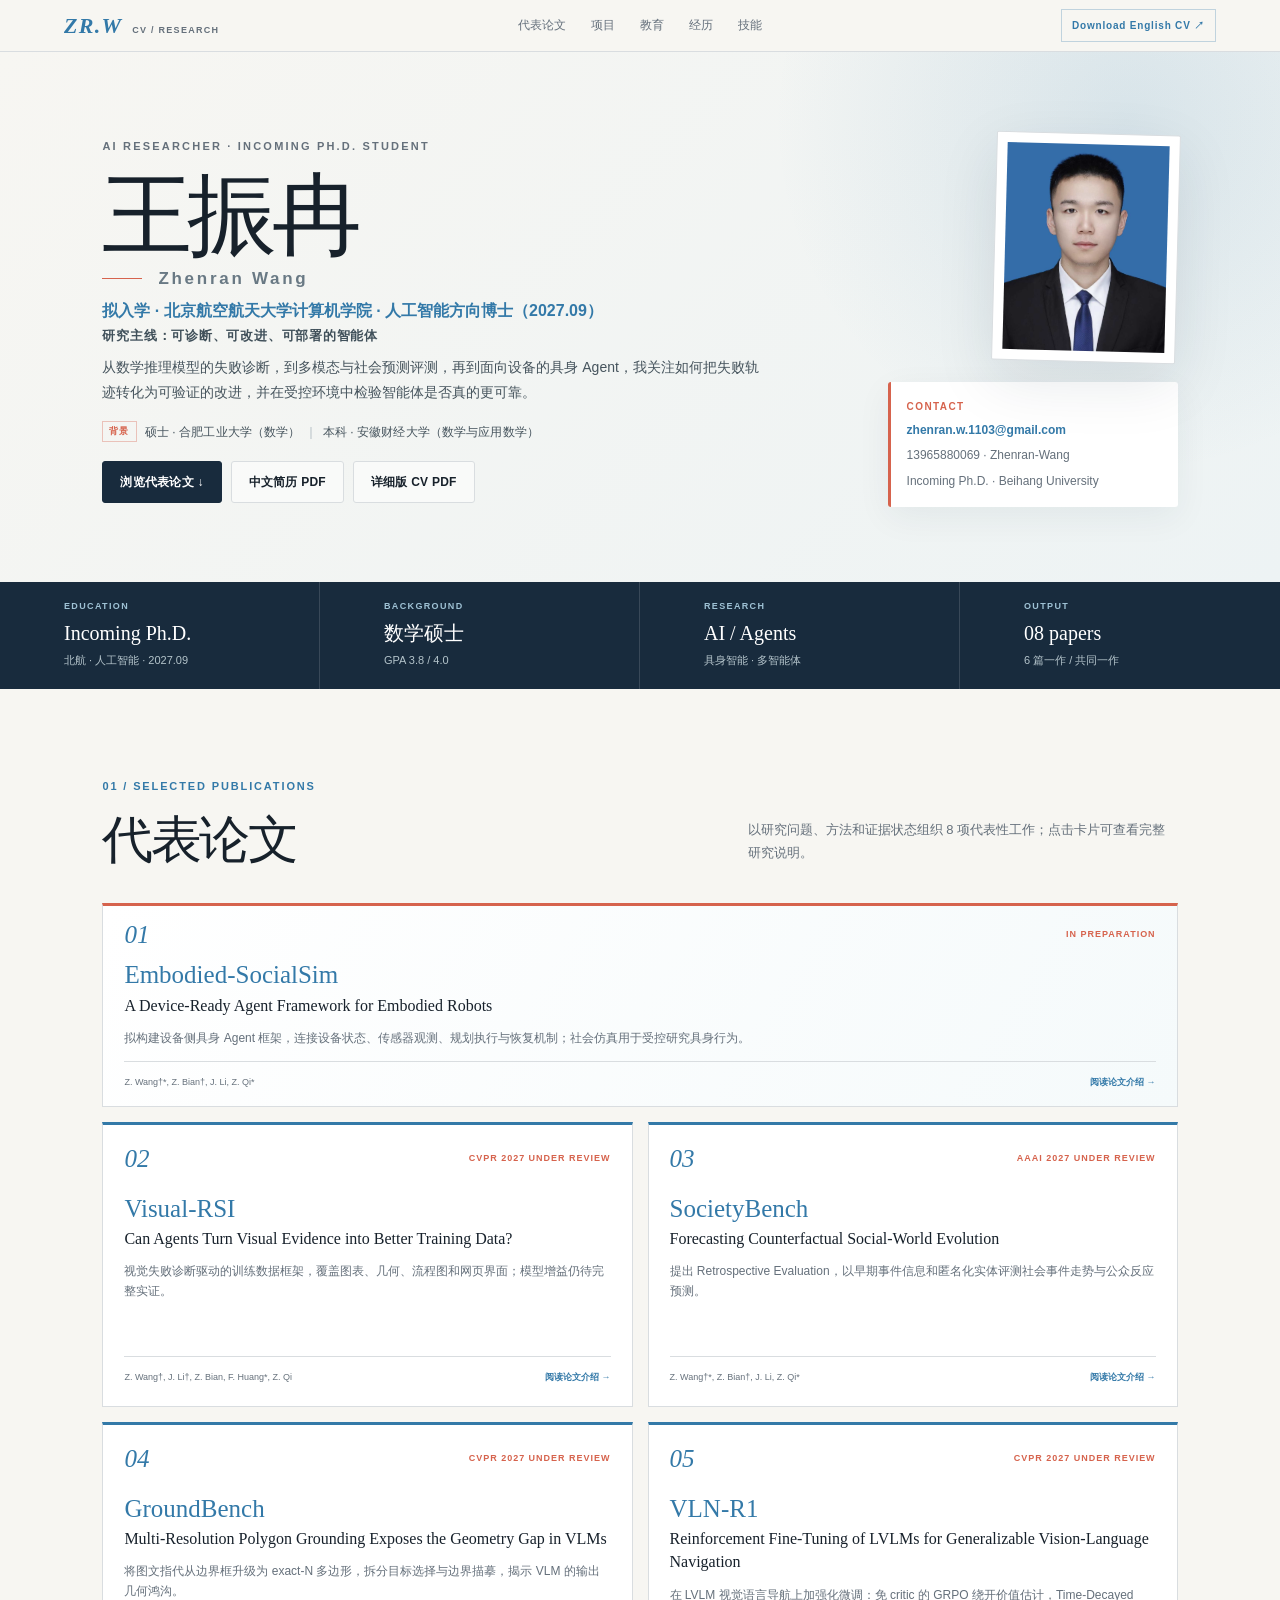
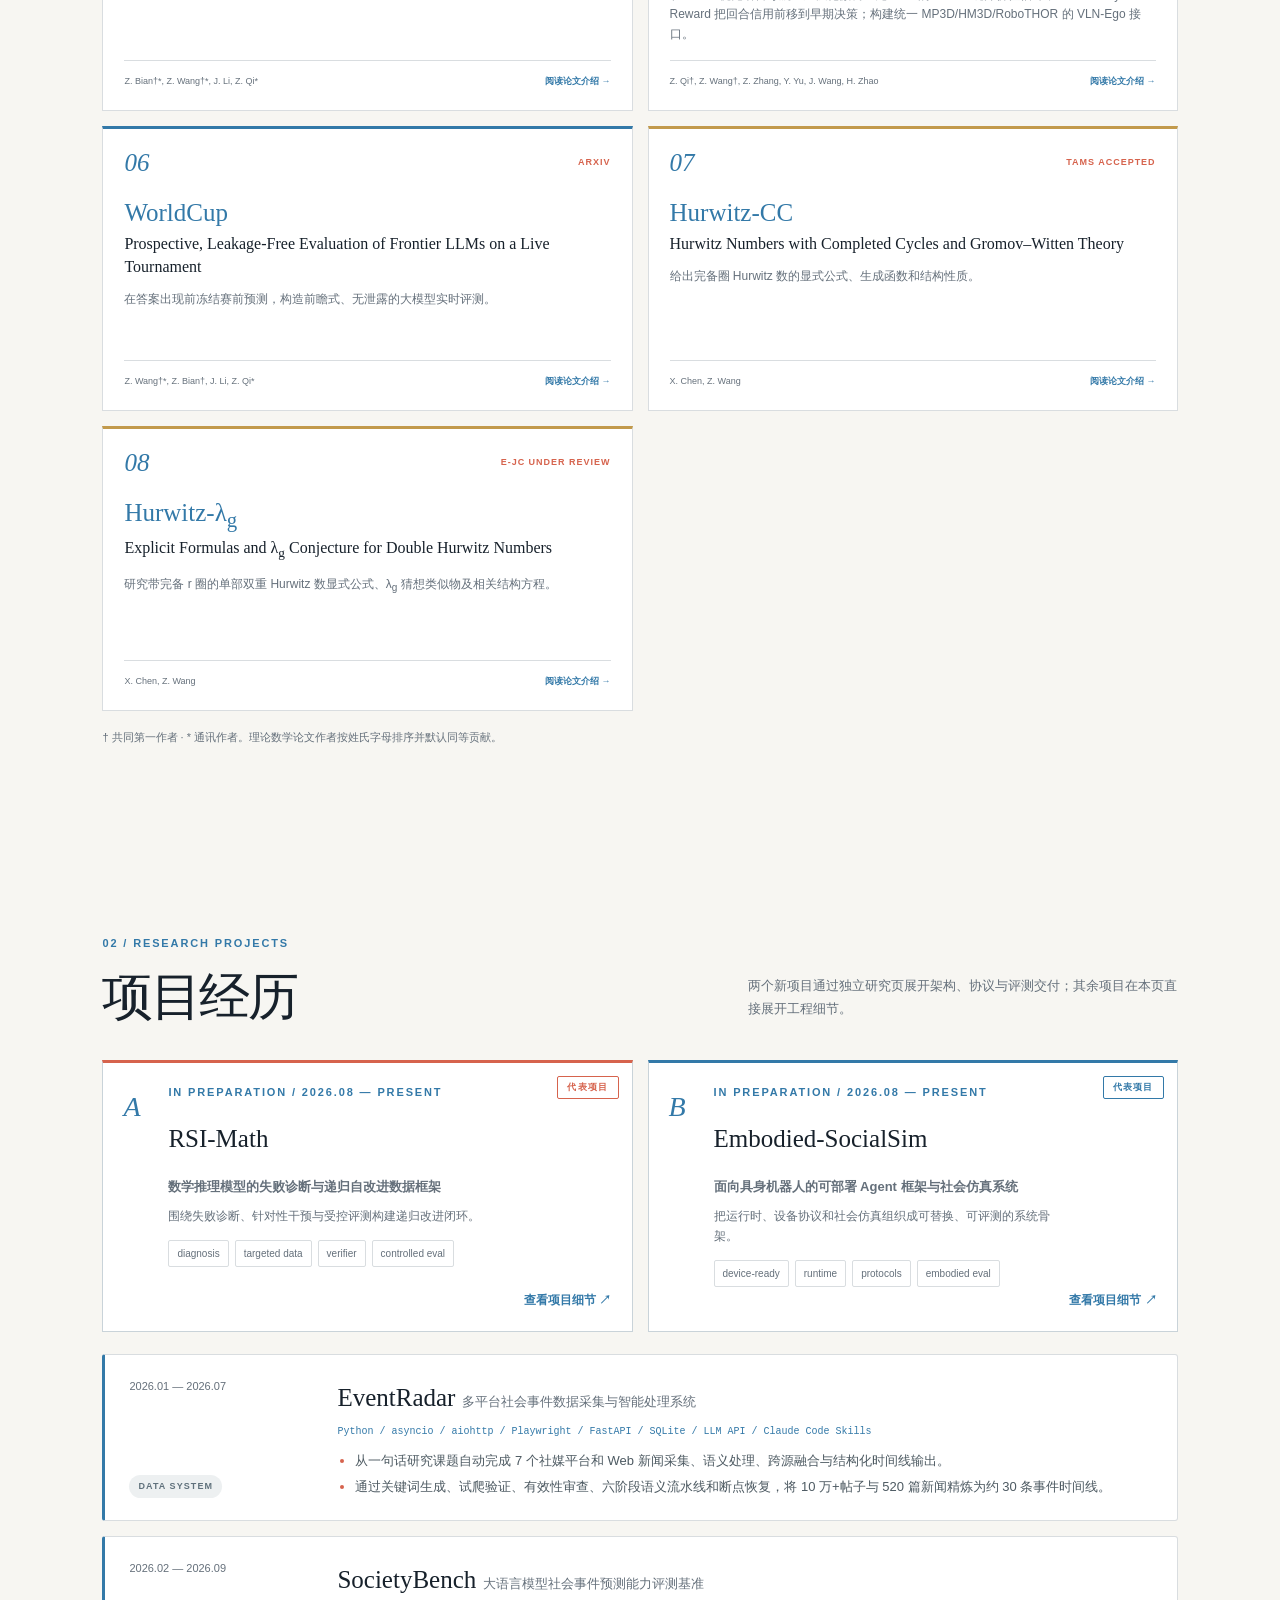
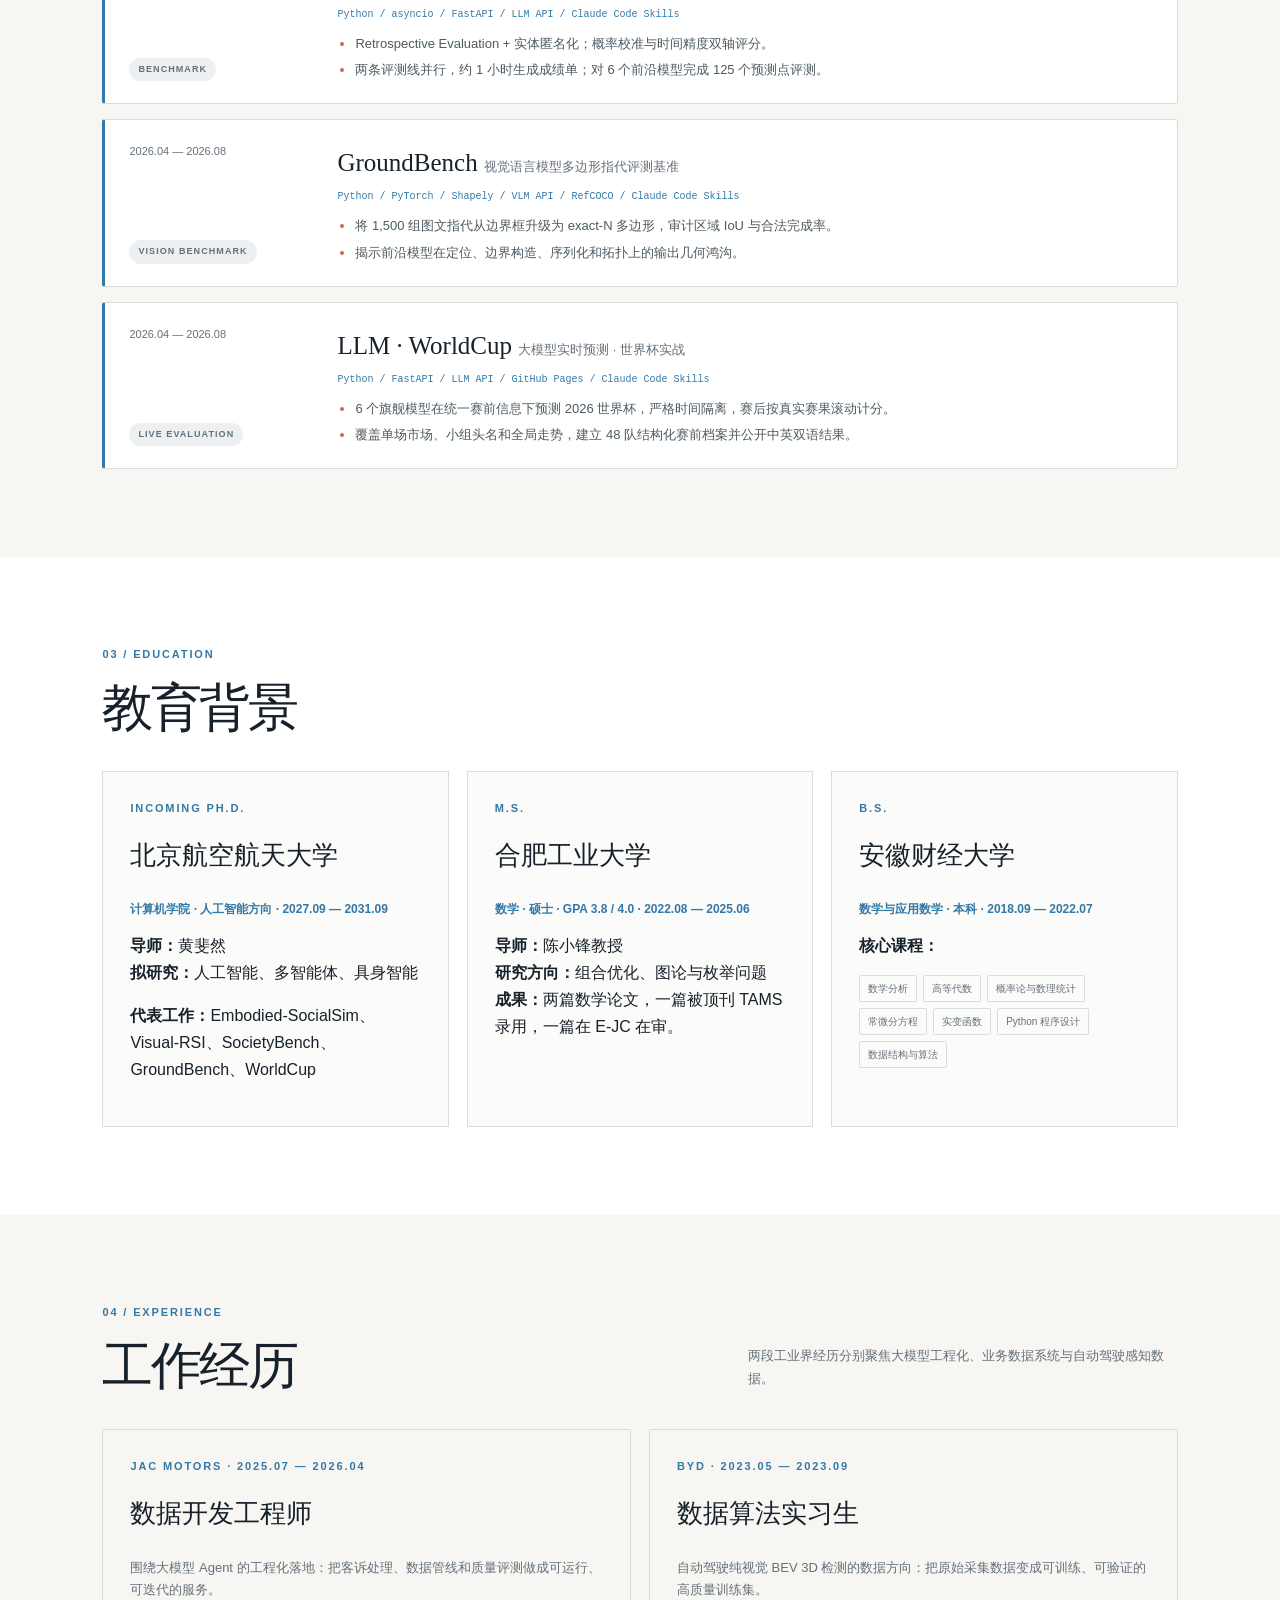
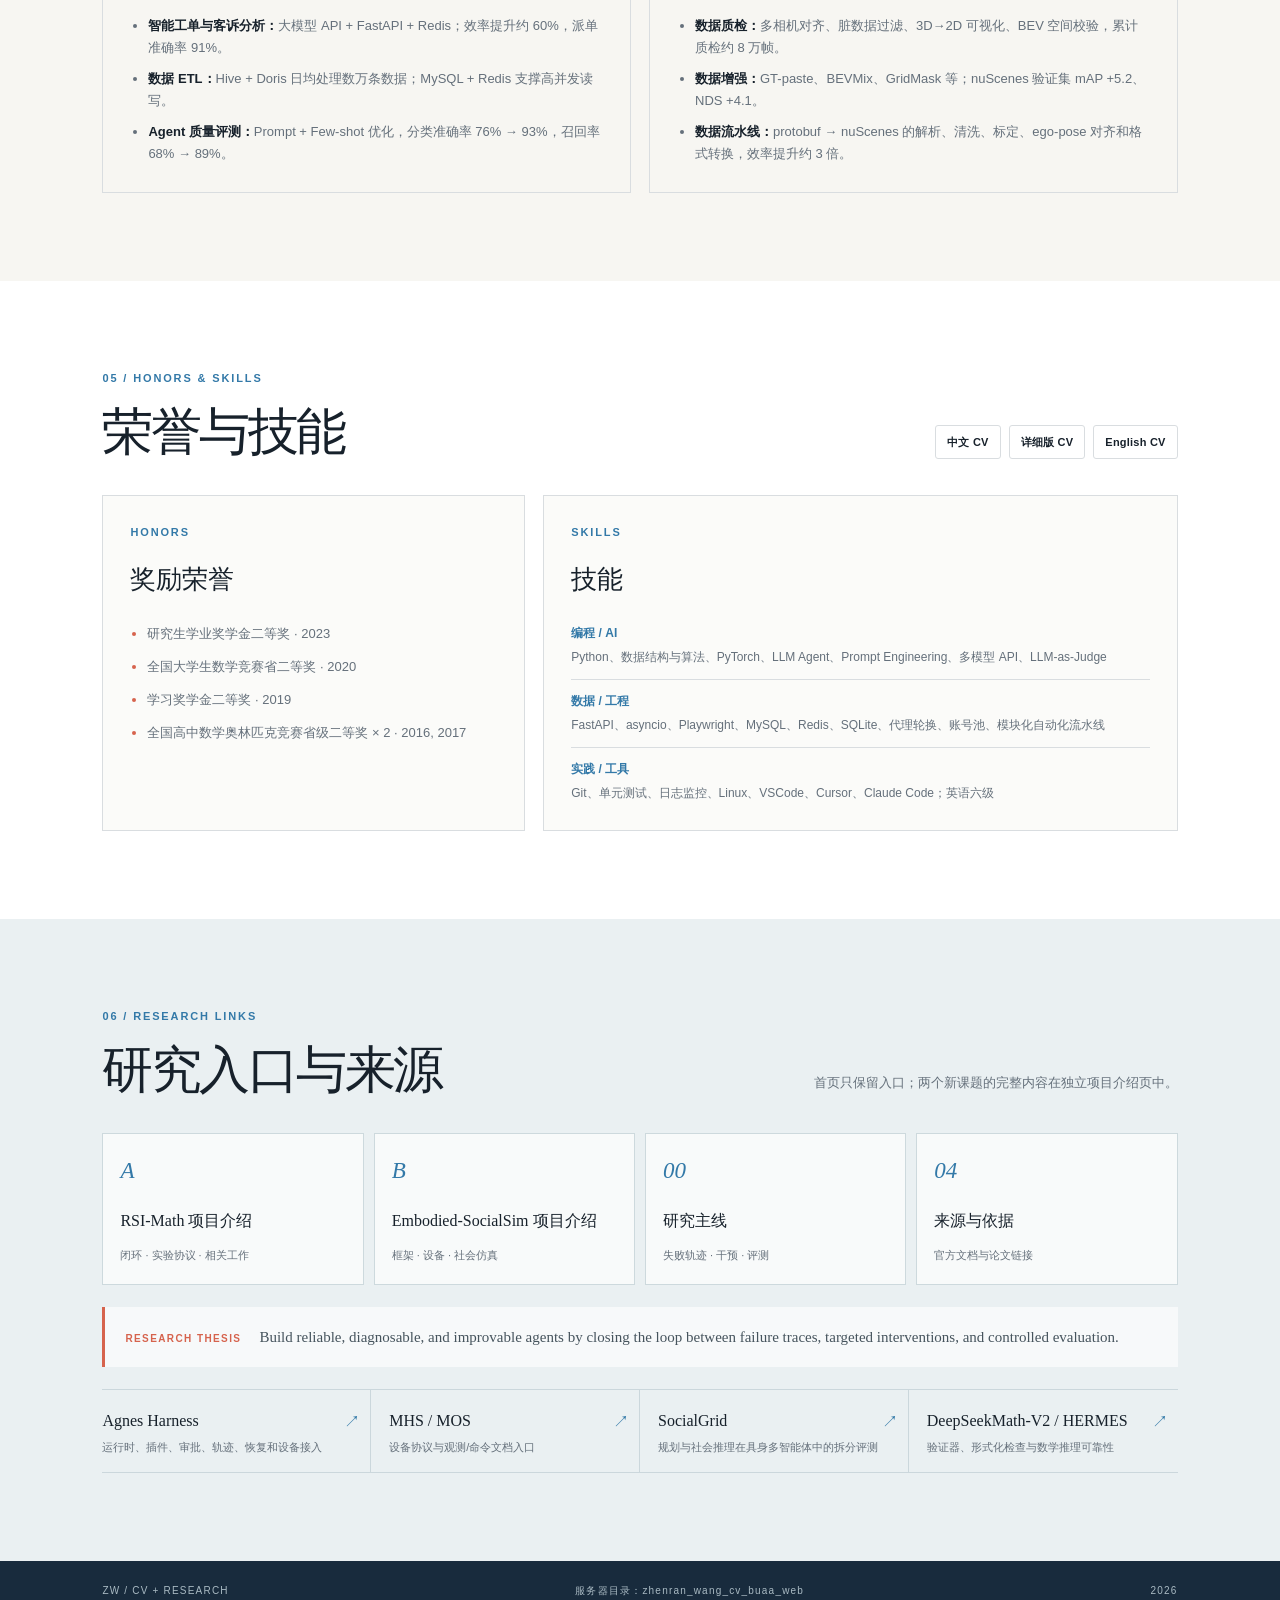
==== index.html @ ca638d59 "网页补充 VLN-R1 为第 8 篇，计数与编号同步" ====
<!doctype html>
<html lang="zh-CN">
  <head>
    <meta charset="utf-8" />
    <meta name="viewport" content="width=device-width, initial-scale=1" />
    <meta name="description" content="Zhenran Wang · Incoming Ph.D. in AI at Beihang University · embodied agents, LLM evaluation, mathematical reasoning, and reliable agent systems." />
    <meta property="og:title" content="Zhenran Wang · AI Researcher" />
    <meta property="og:description" content="Research portfolio covering diagnosable reasoning, multimodal evaluation, and device-ready embodied agents." />
    <meta property="og:type" content="website" />
    <link rel="icon" href="assets/favicon.svg" type="image/svg+xml" />
    <title>Zhenran Wang · Incoming Ph.D. in AI</title>
    <link rel="stylesheet" href="styles.css?v=20261101a" />
  </head>
  <body class="homepage-new">
    <a class="skip-link" href="#main-content">跳到正文</a>
    <div class="page-shell">
      <header class="topbar">
        <a class="brand" href="#top"><span>ZR.W</span><small>CV / RESEARCH</small></a>
        <nav class="topnav" aria-label="页面导航">
          <a href="#publications">代表论文</a>
          <a href="#projects">项目</a>
          <a href="#education">教育</a>
          <a href="#experience">经历</a>
          <a href="#skills">技能</a>
        </nav>
        <a class="top-link" href="assets/cv/resume_en.pdf" download>Download English CV ↗</a>
      </header>

      <main id="main-content">
        <section class="profile-hero" id="top">
          <div class="profile-hero-copy">
            <p class="eyebrow">AI RESEARCHER · INCOMING PH.D. STUDENT</p>
            <h1>王振冉<small>Zhenran Wang</small></h1>
            <p class="profile-role">拟入学 · 北京航空航天大学计算机学院 · 人工智能方向博士（2027.09）</p>
            <p class="profile-interests">研究主线：可诊断、可改进、可部署的智能体</p>
            <p class="profile-lede">从数学推理模型的失败诊断，到多模态与社会预测评测，再到面向设备的具身 Agent，我关注如何把失败轨迹转化为可验证的改进，并在受控环境中检验智能体是否真的更可靠。</p>
            <p class="profile-education"><b>背景</b><span>硕士 · 合肥工业大学（数学）</span><span>本科 · 安徽财经大学（数学与应用数学）</span></p>
            <div class="profile-actions">
              <a class="button button-primary" href="#publications">浏览代表论文 ↓</a>
              <a class="button button-ghost" href="assets/cv/resume.pdf" download>中文简历 PDF</a>
              <a class="button button-ghost" href="assets/cv/resume_detailed.pdf" download>详细版 CV PDF</a>
            </div>
          </div>
          <div class="profile-hero-side">
            <div class="portrait-wrap"><img src="assets/images/profile.jpg" alt="王振冉证件照" /></div>
            <div class="profile-contact">
              <span class="card-label">CONTACT</span>
              <a href="mailto:zhenran.w.1103@gmail.com">zhenran.w.1103@gmail.com</a>
              <span>13965880069 · Zhenran-Wang</span>
              <span>Incoming Ph.D. · Beihang University</span>
            </div>
          </div>
        </section>

        <section class="profile-facts" aria-label="个人概览">
          <div><span>EDUCATION</span><strong>Incoming Ph.D.</strong><small>北航 · 人工智能 · 2027.09</small></div>
          <div><span>BACKGROUND</span><strong>数学硕士</strong><small>GPA 3.8 / 4.0</small></div>
          <div><span>RESEARCH</span><strong>AI / Agents</strong><small>具身智能 · 多智能体</small></div>
          <div><span>OUTPUT</span><strong>08 papers</strong><small>6 篇一作 / 共同一作</small></div>
        </section>

        <section class="section homepage-publications" id="publications">
          <div class="section-heading homepage-section-heading">
            <div><p class="eyebrow">01 / SELECTED PUBLICATIONS</p><h2>代表论文</h2></div>
            <p class="section-intro">以研究问题、方法和证据状态组织 8 项代表性工作；点击卡片可查看完整研究说明。</p>
          </div>
          <div class="paper-card-grid">
            <a class="paper-card paper-card-featured" href="papers/embodied-socialsim.html">
              <div class="paper-card-top"><span>01</span><b>IN PREPARATION</b></div>
              <h3>Embodied-SocialSim</h3>
              <h4>A Device-Ready Agent Framework for Embodied Robots</h4>
              <p>拟构建设备侧具身 Agent 框架，连接设备状态、传感器观测、规划执行与恢复机制；社会仿真用于受控研究具身行为。</p>
              <div class="paper-card-foot"><span>Z. Wang†*, Z. Bian†, J. Li, Z. Qi*</span><i>阅读论文介绍 →</i></div>
            </a>
            <a class="paper-card" href="papers/visual-rsi.html">
              <div class="paper-card-top"><span>02</span><b>CVPR 2027 UNDER REVIEW</b></div>
              <h3>Visual-RSI</h3>
              <h4>Can Agents Turn Visual Evidence into Better Training Data?</h4>
              <p>视觉失败诊断驱动的训练数据框架，覆盖图表、几何、流程图和网页界面；模型增益仍待完整实证。</p>
              <div class="paper-card-foot"><span>Z. Wang†, J. Li†, Z. Bian, F. Huang*, Z. Qi</span><i>阅读论文介绍 →</i></div>
            </a>
            <a class="paper-card" href="papers/societybench.html">
              <div class="paper-card-top"><span>03</span><b>AAAI 2027 UNDER REVIEW</b></div>
              <h3>SocietyBench</h3>
              <h4>Forecasting Counterfactual Social-World Evolution</h4>
              <p>提出 Retrospective Evaluation，以早期事件信息和匿名化实体评测社会事件走势与公众反应预测。</p>
              <div class="paper-card-foot"><span>Z. Wang†*, Z. Bian†, J. Li, Z. Qi*</span><i>阅读论文介绍 →</i></div>
            </a>
            <a class="paper-card" href="papers/groundbench.html">
              <div class="paper-card-top"><span>04</span><b>CVPR 2027 UNDER REVIEW</b></div>
              <h3>GroundBench</h3>
              <h4>Multi-Resolution Polygon Grounding Exposes the Geometry Gap in VLMs</h4>
              <p>将图文指代从边界框升级为 exact-N 多边形，拆分目标选择与边界描摹，揭示 VLM 的输出几何鸿沟。</p>
              <div class="paper-card-foot"><span>Z. Bian†*, Z. Wang†*, J. Li, Z. Qi*</span><i>阅读论文介绍 →</i></div>
            </a>
            <a class="paper-card" href="papers/vln-r1.html">
              <div class="paper-card-top"><span>05</span><b>CVPR 2027 UNDER REVIEW</b></div>
              <h3>VLN-R1</h3>
              <h4>Reinforcement Fine-Tuning of LVLMs for Generalizable Vision-Language Navigation</h4>
              <p>在 LVLM 视觉语言导航上加强化微调：免 critic 的 GRPO 绕开价值估计，Time-Decayed Reward 把回合信用前移到早期决策；构建统一 MP3D/HM3D/RoboTHOR 的 VLN-Ego 接口。</p>
              <div class="paper-card-foot"><span>Z. Qi†, Z. Wang†, Z. Zhang, Y. Yu, J. Wang, H. Zhao</span><i>阅读论文介绍 →</i></div>
            </a>
            <a class="paper-card" href="papers/worldcup.html">
              <div class="paper-card-top"><span>06</span><b>ARXIV</b></div>
              <h3>WorldCup</h3>
              <h4>Prospective, Leakage-Free Evaluation of Frontier LLMs on a Live Tournament</h4>
              <p>在答案出现前冻结赛前预测，构造前瞻式、无泄露的大模型实时评测。</p>
              <div class="paper-card-foot"><span>Z. Wang†*, Z. Bian†, J. Li, Z. Qi*</span><i>阅读论文介绍 →</i></div>
            </a>
            <a class="paper-card math-paper" href="papers/hurwitz-cc.html">
              <div class="paper-card-top"><span>07</span><b>TAMS ACCEPTED</b></div>
              <h3>Hurwitz-CC</h3>
              <h4>Hurwitz Numbers with Completed Cycles and Gromov–Witten Theory</h4>
              <p>给出完备圈 Hurwitz 数的显式公式、生成函数和结构性质。</p>
              <div class="paper-card-foot"><span>X. Chen, Z. Wang</span><i>阅读论文介绍 →</i></div>
            </a>
            <a class="paper-card math-paper" href="papers/hurwitz-lambda.html">
              <div class="paper-card-top"><span>08</span><b>E-JC UNDER REVIEW</b></div>
              <h3>Hurwitz-λ<sub>g</sub></h3>
              <h4>Explicit Formulas and λ<sub>g</sub> Conjecture for Double Hurwitz Numbers</h4>
              <p>研究带完备 r 圈的单部双重 Hurwitz 数显式公式、λ<sub>g</sub> 猜想类似物及相关结构方程。</p>
              <div class="paper-card-foot"><span>X. Chen, Z. Wang</span><i>阅读论文介绍 →</i></div>
            </a>
          </div>
          <p class="publication-note">† 共同第一作者 · * 通讯作者。理论数学论文作者按姓氏字母排序并默认同等贡献。</p>
        </section>

        <section class="section project-section" id="projects">
          <div class="section-heading homepage-section-heading">
            <div><p class="eyebrow">02 / RESEARCH PROJECTS</p><h2>项目经历</h2></div>
            <p class="section-intro">两个新项目通过独立研究页展开架构、协议与评测交付；其余项目在本页直接展开工程细节。</p>
          </div>
          <div class="project-entry-grid">
            <a class="project-entry project-entry-featured project-entry-coral" href="rsi-math.html"><span class="project-entry-badge">代表项目</span><span class="project-entry-number">A</span><div><p class="mini-kicker">IN PREPARATION / 2026.08 — PRESENT</p><h3>RSI-Math</h3><h4>数学推理模型的失败诊断与递归自改进数据框架</h4><p>围绕失败诊断、针对性干预与受控评测构建递归改进闭环。</p><div class="tag-row"><span>diagnosis</span><span>targeted data</span><span>verifier</span><span>controlled eval</span></div></div><i>查看项目细节 ↗</i></a>
            <a class="project-entry project-entry-featured project-entry-blue" href="embodied-socialsim.html"><span class="project-entry-badge">代表项目</span><span class="project-entry-number">B</span><div><p class="mini-kicker">IN PREPARATION / 2026.08 — PRESENT</p><h3>Embodied-SocialSim</h3><h4>面向具身机器人的可部署 Agent 框架与社会仿真系统</h4><p>把运行时、设备协议和社会仿真组织成可替换、可评测的系统骨架。</p><div class="tag-row"><span>device-ready</span><span>runtime</span><span>protocols</span><span>embodied eval</span></div></div><i>查看项目细节 ↗</i></a>
          </div>
          <div class="project-list homepage-project-list">
            <article class="project-row"><div class="project-meta"><span>2026.01 — 2026.07</span><span class="pill neutral">DATA SYSTEM</span></div><div><h3>EventRadar <small>多平台社会事件数据采集与智能处理系统</small></h3><p class="stack">Python / asyncio / aiohttp / Playwright / FastAPI / SQLite / LLM API / Claude Code Skills</p><ul><li>从一句话研究课题自动完成 7 个社媒平台和 Web 新闻采集、语义处理、跨源融合与结构化时间线输出。</li><li>通过关键词生成、试爬验证、有效性审查、六阶段语义流水线和断点恢复，将 10 万+帖子与 520 篇新闻精炼为约 30 条事件时间线。</li></ul></div></article>
            <article class="project-row"><div class="project-meta"><span>2026.02 — 2026.09</span><span class="pill neutral">BENCHMARK</span></div><div><h3>SocietyBench <small>大语言模型社会事件预测能力评测基准</small></h3><p class="stack">Python / asyncio / FastAPI / LLM API / Claude Code Skills</p><ul><li>Retrospective Evaluation + 实体匿名化；概率校准与时间精度双轴评分。</li><li>两条评测线并行，约 1 小时生成成绩单；对 6 个前沿模型完成 125 个预测点评测。</li></ul></div></article>
            <article class="project-row"><div class="project-meta"><span>2026.04 — 2026.08</span><span class="pill neutral">VISION BENCHMARK</span></div><div><h3>GroundBench <small>视觉语言模型多边形指代评测基准</small></h3><p class="stack">Python / PyTorch / Shapely / VLM API / RefCOCO / Claude Code Skills</p><ul><li>将 1,500 组图文指代从边界框升级为 exact-N 多边形，审计区域 IoU 与合法完成率。</li><li>揭示前沿模型在定位、边界构造、序列化和拓扑上的输出几何鸿沟。</li></ul></div></article>
            <article class="project-row"><div class="project-meta"><span>2026.04 — 2026.08</span><span class="pill neutral">LIVE EVALUATION</span></div><div><h3>LLM · WorldCup <small>大模型实时预测 · 世界杯实战</small></h3><p class="stack">Python / FastAPI / LLM API / GitHub Pages / Claude Code Skills</p><ul><li>6 个旗舰模型在统一赛前信息下预测 2026 世界杯，严格时间隔离，赛后按真实赛果滚动计分。</li><li>覆盖单场市场、小组头名和全局走势，建立 48 队结构化赛前档案并公开中英双语结果。</li></ul></div></article>
          </div>
        </section>

        <section class="section light-section" id="education">
          <div class="section-heading homepage-section-heading"><div><p class="eyebrow">03 / EDUCATION</p><h2>教育背景</h2></div></div>
          <div class="education-grid">
            <article class="resume-block"><p class="mini-kicker">INCOMING PH.D.</p><h3>北京航空航天大学</h3><p class="degree-line">计算机学院 · 人工智能方向 · 2027.09 — 2031.09</p><p><b>导师：</b>黄斐然<br /><b>拟研究：</b>人工智能、多智能体、具身智能</p><p><b>代表工作：</b>Embodied-SocialSim、Visual-RSI、SocietyBench、GroundBench、WorldCup</p></article>
            <article class="resume-block"><p class="mini-kicker">M.S.</p><h3>合肥工业大学</h3><p class="degree-line">数学 · 硕士 · GPA 3.8 / 4.0 · 2022.08 — 2025.06</p><p><b>导师：</b>陈小锋教授<br /><b>研究方向：</b>组合优化、图论与枚举问题<br /><b>成果：</b>两篇数学论文，一篇被顶刊 TAMS 录用，一篇在 E-JC 在审。</p></article>
            <article class="resume-block"><p class="mini-kicker">B.S.</p><h3>安徽财经大学</h3><p class="degree-line">数学与应用数学 · 本科 · 2018.09 — 2022.07</p><p><b>核心课程：</b></p><div class="tag-row course-tags"><span>数学分析</span><span>高等代数</span><span>概率论与数理统计</span><span>常微分方程</span><span>实变函数</span><span>Python 程序设计</span><span>数据结构与算法</span></div></article>
          </div>
        </section>

        <section class="section" id="experience">
          <div class="section-heading homepage-section-heading"><div><p class="eyebrow">04 / EXPERIENCE</p><h2>工作经历</h2></div><p class="section-intro">两段工业界经历分别聚焦大模型工程化、业务数据系统与自动驾驶感知数据。</p></div>
          <div class="work-grid">
            <article class="resume-block"><p class="mini-kicker">JAC MOTORS · 2025.07 — 2026.04</p><h3>数据开发工程师</h3><p class="work-lead">围绕大模型 Agent 的工程化落地：把客诉处理、数据管线和质量评测做成可运行、可迭代的服务。</p><ul class="work-bullets"><li><b>智能工单与客诉分析：</b>大模型 API + FastAPI + Redis；效率提升约 60%，派单准确率 91%。</li><li><b>数据 ETL：</b>Hive + Doris 日均处理数万条数据；MySQL + Redis 支撑高并发读写。</li><li><b>Agent 质量评测：</b>Prompt + Few-shot 优化，分类准确率 76% → 93%，召回率 68% → 89%。</li></ul></article>
            <article class="resume-block"><p class="mini-kicker">BYD · 2023.05 — 2023.09</p><h3>数据算法实习生</h3><p class="work-lead">自动驾驶纯视觉 BEV 3D 检测的数据方向：把原始采集数据变成可训练、可验证的高质量训练集。</p><ul class="work-bullets"><li><b>数据质检：</b>多相机对齐、脏数据过滤、3D→2D 可视化、BEV 空间校验，累计质检约 8 万帧。</li><li><b>数据增强：</b>GT-paste、BEVMix、GridMask 等；nuScenes 验证集 mAP +5.2、NDS +4.1。</li><li><b>数据流水线：</b>protobuf → nuScenes 的解析、清洗、标定、ego-pose 对齐和格式转换，效率提升约 3 倍。</li></ul></article>
          </div>
        </section>

        <section class="section light-section" id="skills">
          <div class="section-heading homepage-section-heading"><div><p class="eyebrow">05 / HONORS &amp; SKILLS</p><h2>荣誉与技能</h2></div><div class="download-group"><a class="button button-small" href="assets/cv/resume.pdf" download>中文 CV</a><a class="button button-small" href="assets/cv/resume_detailed.pdf" download>详细版 CV</a><a class="button button-small" href="assets/cv/resume_en.pdf" download>English CV</a></div></div>
          <div class="skill-columns"><article class="resume-block"><p class="mini-kicker">HONORS</p><h3>奖励荣誉</h3><ul class="plain-list"><li>研究生学业奖学金二等奖 · 2023</li><li>全国大学生数学竞赛省二等奖 · 2020</li><li>学习奖学金二等奖 · 2019</li><li>全国高中数学奥林匹克竞赛省级二等奖 × 2 · 2016, 2017</li></ul></article><article class="resume-block"><p class="mini-kicker">SKILLS</p><h3>技能</h3><div class="skill-group"><strong>编程 / AI</strong><p>Python、数据结构与算法、PyTorch、LLM Agent、Prompt Engineering、多模型 API、LLM-as-Judge</p></div><div class="skill-group"><strong>数据 / 工程</strong><p>FastAPI、asyncio、Playwright、MySQL、Redis、SQLite、代理轮换、账号池、模块化自动化流水线</p></div><div class="skill-group"><strong>实践 / 工具</strong><p>Git、单元测试、日志监控、Linux、VSCode、Cursor、Claude Code；英语六级</p></div></article></div>
        </section>

        <section class="section source-section" id="sources">
          <div class="section-heading homepage-section-heading"><div><p class="eyebrow">06 / RESEARCH LINKS</p><h2>研究入口与来源</h2></div><p class="section-intro">首页只保留入口；两个新课题的完整内容在独立项目介绍页中。</p></div>
          <div class="material-grid"><a class="material-card" href="rsi-math.html"><span>A</span><strong>RSI-Math 项目介绍</strong><small>闭环 · 实验协议 · 相关工作</small></a><a class="material-card" href="embodied-socialsim.html"><span>B</span><strong>Embodied-SocialSim 项目介绍</strong><small>框架 · 设备 · 社会仿真</small></a><a class="material-card" href="#research-note"><span>00</span><strong>研究主线</strong><small>失败轨迹 · 干预 · 评测</small></a><a class="material-card" href="#source-list"><span>04</span><strong>来源与依据</strong><small>官方文档与论文链接</small></a></div>
          <div id="research-note" class="research-note"><b>Research thesis</b><span>Build reliable, diagnosable, and improvable agents by closing the loop between failure traces, targeted interventions, and controlled evaluation.</span></div>
          <div id="source-list" class="source-list"><a href="https://github.com/AgnesAI-Labs/agnes-harness" target="_blank" rel="noreferrer"><b>Agnes Harness</b><span>运行时、插件、审批、轨迹、恢复和设备接入</span><i>↗</i></a><a href="https://github.com/AgnesAI-Labs/agnes-harness/tree/main/docs" target="_blank" rel="noreferrer"><b>MHS / MOS</b><span>设备协议与观测/命令文档入口</span><i>↗</i></a><a href="https://arxiv.org/abs/2604.16022" target="_blank" rel="noreferrer"><b>SocialGrid</b><span>规划与社会推理在具身多智能体中的拆分评测</span><i>↗</i></a><a href="https://arxiv.org/abs/2511.22570" target="_blank" rel="noreferrer"><b>DeepSeekMath-V2 / HERMES</b><span>验证器、形式化检查与数学推理可靠性</span><i>↗</i></a></div>
        </section>
      </main>

      <footer class="footer"><span>ZW / CV + RESEARCH</span><span>服务器目录：zhenran_wang_cv_buaa_web</span><span>2026</span></footer>
    </div>
    <script src="app.js?v=20261101a"></script>
  </body>
</html>
---- styles.css ----
:root {
  --ink: #17212b;
  --muted: #65707b;
  --line: #d9dde0;
  --paper: #f7f6f2;
  --white: #ffffff;
  --navy: #182b3d;
  --navy-2: #233d54;
  --blue: #3379a8;
  --blue-soft: #e7f0f5;
  --coral: #d6634d;
  --coral-soft: #faece7;
  --gold: #c29a4c;
  --shadow: 0 20px 60px rgba(24, 43, 61, 0.1);
  --serif: Georgia, "Noto Serif SC", "Songti SC", serif;
  --sans: Inter, -apple-system, BlinkMacSystemFont, "Segoe UI", "PingFang SC", "Microsoft YaHei", sans-serif;
}

* { box-sizing: border-box; }
html { scroll-behavior: smooth; }
body { margin: 0; background: var(--paper); color: var(--ink); font-family: var(--sans); line-height: 1.7; }
a { color: inherit; text-decoration: none; }
a:hover { color: var(--blue); }
p, h1, h2, h3 { margin-top: 0; }
ul, ol { margin-top: 0; }
.page-shell { max-width: 1440px; margin: 0 auto; background: var(--paper); overflow: hidden; }
.topbar { min-height: 76px; padding: 0 5.5vw; display: flex; align-items: center; justify-content: space-between; gap: 24px; border-bottom: 1px solid var(--line); background: rgba(247, 246, 242, 0.92); position: sticky; top: 0; z-index: 20; backdrop-filter: blur(14px); }
.brand { display: flex; align-items: baseline; gap: 10px; font-weight: 800; letter-spacing: .08em; }
.brand span { color: var(--blue); font-family: var(--serif); font-size: 22px; font-style: italic; }
.brand small { color: var(--muted); font-size: 10px; letter-spacing: .16em; }
.topnav { display: flex; gap: 25px; color: var(--muted); font-size: 13px; }
.topnav a { transition: color .2s; }
.topnav a:hover { color: var(--ink); }
.top-link { color: var(--blue); font-size: 12px; font-weight: 800; letter-spacing: .04em; }
.hero { min-height: 610px; padding: 90px 8vw 72px; display: grid; grid-template-columns: minmax(0, 1.35fr) minmax(280px, .65fr); align-items: center; gap: 60px; background: radial-gradient(circle at 85% 16%, rgba(51,121,168,.13), transparent 28%), linear-gradient(135deg, #f7f6f2 0%, #eef3f4 100%); }
.eyebrow, .mini-kicker { margin-bottom: 16px; color: var(--blue); font-size: 11px; font-weight: 850; letter-spacing: .17em; text-transform: uppercase; }
.hero h1 { max-width: 760px; margin-bottom: 27px; font-family: var(--serif); font-size: clamp(48px, 6vw, 88px); font-weight: 400; line-height: 1.08; letter-spacing: -.055em; }
.hero-name { margin-bottom: 10px; font-size: clamp(52px, 7vw, 92px); line-height: 1.05; }
.hero-name-en { display: block; margin-top: 6px; color: var(--muted); font-family: var(--sans); font-size: 19px; font-weight: 600; letter-spacing: .08em; }
.hero-identity { margin-bottom: 22px; color: var(--ink); font-size: 17px; font-weight: 750; line-height: 1.9; }
.hero-identity::first-line { color: var(--blue); }
.hero-theme { display: inline-flex; align-items: baseline; gap: 10px; padding: 10px 14px; margin-bottom: 26px; border-left: 3px solid var(--coral); background: rgba(255, 255, 255, .6); color: var(--ink); font-family: var(--serif); font-size: 17px; }
.hero-theme span { color: var(--coral); font-family: var(--sans); font-size: 9px; font-weight: 900; letter-spacing: .14em; }
em { color: var(--blue); font-style: italic; }
.hero-lede { max-width: 680px; margin-bottom: 30px; color: #485761; font-size: 17px; line-height: 1.9; }
.hero-actions { display: flex; flex-wrap: wrap; gap: 10px; }
.button { display: inline-flex; align-items: center; justify-content: center; min-height: 42px; padding: 8px 17px; border: 1px solid var(--line); border-radius: 3px; font-size: 12px; font-weight: 800; letter-spacing: .02em; transition: transform .2s, box-shadow .2s, background .2s; }
.button:hover { color: inherit; transform: translateY(-2px); box-shadow: 0 8px 20px rgba(23,33,43,.1); }
.button-primary { color: white; border-color: var(--navy); background: var(--navy); }
.button-primary:hover { color: white; background: var(--navy-2); }
.button-ghost { background: rgba(255,255,255,.55); }
.button-small { min-height: 34px; padding: 6px 11px; font-size: 11px; background: white; }
.hero-aside { justify-self: end; width: min(100%, 330px); }
.portrait-wrap { width: 205px; height: 255px; margin: 0 0 25px auto; padding: 10px; border: 1px solid var(--line); border-radius: 2px; background: white; box-shadow: var(--shadow); transform: rotate(1.5deg); }
.portrait-wrap img { width: 100%; height: 100%; object-fit: cover; filter: saturate(.85); }
.contact-card { display: grid; gap: 6px; min-width: 0; overflow-wrap: anywhere; padding: 20px; border-left: 3px solid var(--coral); background: white; box-shadow: 0 10px 35px rgba(24,43,61,.06); font-size: 13px; }
.contact-card strong { font-family: var(--serif); font-size: 17px; font-weight: 500; line-height: 1.4; }
.contact-card span:not(.card-label), .contact-card a { color: var(--muted); font-size: 12px; }
.card-label { overflow-wrap: anywhere; color: var(--coral); font-size: 10px; font-weight: 900; letter-spacing: .14em; }
.stat-strip { display: grid; grid-template-columns: repeat(4, 1fr); border-bottom: 1px solid var(--line); background: var(--navy); color: white; }
.stat-strip div { padding: 23px 5vw; border-right: 1px solid rgba(255,255,255,.15); }
.stat-strip div:last-child { border-right: 0; }
.stat-strip strong { display: block; font-family: var(--serif); font-size: 31px; font-weight: 400; line-height: 1; }
.stat-strip span { color: #aec0cc; font-size: 11px; letter-spacing: .1em; }
.section { padding: 105px 8vw; }
.light-section { background: #fff; }
.source-section { background: #eaf0f2; }
.section-heading { display: flex; justify-content: space-between; align-items: end; gap: 50px; margin-bottom: 48px; }
.section-heading h2 { margin-bottom: 0; font-family: var(--serif); font-size: clamp(39px, 4.2vw, 67px); font-weight: 400; line-height: 1.08; letter-spacing: -.05em; }
.section-intro { max-width: 490px; margin-bottom: 3px; color: var(--muted); font-size: 14px; line-height: 1.9; }
.compact-heading { align-items: center; margin-bottom: 37px; }
.compact-heading h2 { font-size: clamp(35px, 4vw, 56px); }
.red-note { color: var(--coral); font-size: 12px; font-weight: 800; }
.direction-grid { display: grid; grid-template-columns: repeat(2, minmax(0,1fr)); gap: 22px; }
.direction-card { min-height: 430px; padding: 31px; border: 1px solid var(--line); background: white; box-shadow: 0 10px 25px rgba(23,33,43,.04); }
.rsi-card { border-top: 4px solid var(--coral); }
.embodied-card { border-top: 4px solid var(--blue); }
.direction-top, .project-meta, .detail-footer { display: flex; align-items: center; justify-content: space-between; gap: 14px; }
.index { font-family: var(--serif); color: var(--muted); font-size: 25px; font-style: italic; }
.pill { display: inline-flex; align-items: center; width: max-content; max-width: 100%; padding: 4px 9px; border-radius: 99px; font-size: 9px; font-weight: 900; letter-spacing: .12em; }.pill-row { display: flex; flex-wrap: wrap; gap: 5px; min-width: 0; }
.pill.coral { color: #a44331; background: var(--coral-soft); }
.pill.blue { color: #28638e; background: var(--blue-soft); }
.pill.neutral { color: #60717c; background: #edf0f1; }
.direction-card h3 { margin: 24px 0 4px; font-family: var(--serif); font-size: 35px; font-weight: 400; }
.direction-title { margin-bottom: 14px; color: var(--muted); font-size: 13px; font-weight: 750; }
.direction-summary { min-height: 72px; margin-bottom: 18px; color: #42515b; font-size: 14px; line-height: 1.8; }
.tag-row { display: flex; flex-wrap: wrap; gap: 6px; margin-bottom: 24px; }
.tag-row span, .skill-cloud span { padding: 4px 8px; color: var(--muted); border: 1px solid var(--line); border-radius: 2px; font-size: 10px; }
.question { display: grid; gap: 4px; padding: 14px 15px; margin-bottom: 19px; background: var(--paper); }
.question span { color: var(--coral); font-size: 9px; font-weight: 900; letter-spacing: .14em; text-transform: uppercase; }
.question strong { font-family: var(--serif); font-size: 16px; font-weight: 500; line-height: 1.45; }
.text-link { color: var(--blue); font-size: 12px; font-weight: 800; }
.text-link span { margin-left: 8px; }
.system-map { margin-top: 60px; padding: 25px 28px; border: 1px solid #cbd7dc; background: var(--navy); color: white; }
.map-caption { display: flex; justify-content: space-between; gap: 15px; margin-bottom: 23px; color: #c3d1d9; }
.map-caption span { color: #9fc2d5; font-size: 9px; font-weight: 900; letter-spacing: .17em; }
.map-caption strong { font-size: 12px; font-weight: 600; }
.map-flow { display: grid; grid-template-columns: 1fr auto 1fr auto 1fr auto 1fr; align-items: center; gap: 10px; }
.map-node { padding: 15px 12px; border: 1px solid rgba(255,255,255,.26); background: rgba(255,255,255,.08); text-align: center; }
.map-node small { display: block; margin-bottom: 4px; color: #a8c0cb; font-size: 9px; letter-spacing: .12em; }
.map-node strong { font-family: var(--serif); font-size: 15px; font-weight: 400; }
.node-input { border-bottom: 3px solid var(--coral); }.node-agent { border-bottom: 3px solid var(--gold); }.node-trace { border-bottom: 3px solid #76a9c6; }.node-eval { border-bottom: 3px solid #a6c987; }
.map-arrow { color: #9eb9c8; font-size: 20px; }
.map-foot { display: flex; justify-content: space-between; margin-top: 20px; color: #b4c4cb; font-size: 11px; }
.research-detail-grid { display: grid; grid-template-columns: repeat(2, minmax(0,1fr)); gap: 22px; margin-top: 22px; }
.detail-card { padding: 30px; border: 1px solid var(--line); background: white; }
.detail-header { display: flex; gap: 15px; align-items: flex-start; margin-bottom: 18px; }
.detail-number { font-family: var(--serif); font-size: 35px; font-style: italic; line-height: 1; }.coral-text { color: var(--coral); }.blue-text { color: var(--blue); }
.detail-header .mini-kicker { margin-bottom: 5px; }.detail-header h3 { margin-bottom: 0; font-family: var(--serif); font-size: 26px; font-weight: 500; }
.detail-card > p { color: #4d5a62; font-size: 14px; line-height: 1.85; }
code { padding: 2px 5px; background: #eef2f3; color: var(--coral); font-family: ui-monospace, SFMono-Regular, monospace; font-size: .9em; }
.protocol-list { display: grid; gap: 9px; padding-left: 20px; color: #46545d; font-size: 13px; }.protocol-list b { color: var(--ink); }
.layer-list { display: grid; grid-template-columns: repeat(2, 1fr); gap: 8px; margin: 19px 0; }.layer-list div { min-height: 100px; padding: 12px; background: var(--blue-soft); }.layer-list span { display: block; color: var(--blue); font-size: 10px; font-weight: 900; }.layer-list strong { display: block; margin: 4px 0; font-family: var(--serif); font-size: 16px; font-weight: 500; }.layer-list small { display: block; color: var(--muted); font-size: 11px; line-height: 1.5; }
.detail-footer { padding-top: 17px; border-top: 1px solid var(--line); color: var(--muted); font-size: 11px; }.detail-footer a { color: var(--blue); font-weight: 800; }
.boundary-note { display: flex; gap: 16px; align-items: flex-start; padding: 22px 24px; margin-top: 22px; border-left: 3px solid var(--gold); background: #fff8e9; }.boundary-icon { flex: 0 0 26px; height: 26px; color: white; border-radius: 50%; background: var(--gold); text-align: center; font-weight: 900; line-height: 26px; }.boundary-note strong { font-family: var(--serif); font-size: 17px; }.boundary-note p { margin: 3px 0 0; color: #6e6250; font-size: 13px; }
.publication-list { display: grid; gap: 0; border-top: 1px solid var(--line); }.publication { display: grid; grid-template-columns: 55px 1fr; gap: 18px; padding: 22px 0; border-bottom: 1px solid var(--line); }.featured-publication { padding-top: 28px; border-top: 3px solid var(--blue); }.pub-rank { color: var(--blue); font-family: var(--serif); font-size: 24px; font-style: italic; }.pub-main h3 { margin-bottom: 7px; font-family: var(--serif); font-size: clamp(19px, 2vw, 27px); font-weight: 500; line-height: 1.3; }.pub-main h3 em { color: var(--blue); }.pub-main p { margin-bottom: 0; color: var(--muted); font-size: 13px; line-height: 1.75; }.pub-main .authors { color: var(--ink); font-size: 12px; }.pub-main .authors sup { color: var(--coral); }.status { float: right; color: var(--coral); font-size: 11px; font-weight: 800; }.pub-main a { color: var(--blue); }.publication-note { margin-top: 17px; color: var(--muted); font-size: 11px; }
.project-list { display: grid; gap: 0; border-top: 1px solid var(--line); }.project-row { display: grid; grid-template-columns: 180px 1fr; gap: 28px; padding: 28px 0; border-bottom: 1px solid var(--line); }.project-primary { background: linear-gradient(90deg, rgba(255,255,255,.38), transparent); }.project-meta { align-items: flex-start; flex-direction: column; color: var(--muted); font-size: 11px; }.project-row h3 { margin-bottom: 4px; font-family: var(--serif); font-size: 25px; font-weight: 500; }.project-row h3 small { color: var(--muted); font-family: var(--sans); font-size: 13px; font-weight: 500; }.stack { margin-bottom: 10px !important; color: var(--blue) !important; font-family: ui-monospace, SFMono-Regular, monospace; font-size: 10px !important; }.project-row ul { display: grid; gap: 4px; padding-left: 18px; margin-bottom: 0; color: #4d5a62; font-size: 13px; }.project-row li::marker { color: var(--coral); }
.download-group { display: flex; flex-wrap: wrap; justify-content: flex-end; gap: 8px; }.resume-columns { display: grid; grid-template-columns: repeat(2, minmax(0,1fr)); gap: 22px; }.resume-bottom-grid { display: grid; grid-template-columns: .8fr 1.2fr; gap: 22px; margin-top: 22px; }.resume-block { padding: 27px; border: 1px solid var(--line); background: var(--paper); }.light-section .resume-block { background: #fbfbf9; }.resume-block h3 { margin-bottom: 21px; font-family: var(--serif); font-size: 26px; font-weight: 500; }.timeline-entry { position: relative; padding: 0 0 18px 17px; margin-bottom: 18px; border-left: 1px solid var(--blue); }.timeline-entry:last-child { margin-bottom: 0; padding-bottom: 0; }.timeline-entry::before { content: ""; position: absolute; top: 3px; left: -4px; width: 7px; height: 7px; border-radius: 50%; background: var(--blue); }.timeline-entry b { display: block; font-family: var(--serif); font-size: 17px; font-weight: 500; }.timeline-entry span { display: block; margin: 2px 0 6px; color: var(--coral); font-size: 11px; font-weight: 800; }.timeline-entry p { margin-bottom: 0; color: var(--muted); font-size: 12px; line-height: 1.75; }.plain-list { display: grid; gap: 11px; padding-left: 17px; margin-bottom: 0; color: var(--muted); font-size: 13px; }.plain-list li::marker { color: var(--coral); }.skill-cloud { display: flex; flex-wrap: wrap; gap: 7px; }.skill-cloud span { color: var(--blue); border-color: #c9dce6; background: white; }
.material-grid { display: grid; grid-template-columns: repeat(5, 1fr); gap: 10px; }.material-card { min-height: 144px; padding: 17px; border: 1px solid #cdd9dd; background: rgba(255,255,255,.67); transition: transform .2s, background .2s; }.material-card:hover { color: inherit; background: white; transform: translateY(-3px); }.material-card span { display: block; margin-bottom: 17px; color: var(--blue); font-family: var(--serif); font-size: 23px; font-style: italic; }.material-card strong { display: block; margin-bottom: 5px; font-family: var(--serif); font-size: 16px; font-weight: 500; }.material-card small { color: var(--muted); font-size: 11px; line-height: 1.5; }.source-list { display: grid; grid-template-columns: repeat(4, 1fr); margin-top: 22px; border-top: 1px solid #cbd7dc; border-bottom: 1px solid #cbd7dc; }.source-list a { display: grid; gap: 5px; position: relative; padding: 17px 28px 17px 0; border-right: 1px solid #cbd7dc; }.source-list a:not(:first-child) { padding-left: 18px; }.source-list a:last-child { border-right: 0; }.source-list b { font-family: var(--serif); font-size: 16px; font-weight: 500; }.source-list span { color: var(--muted); font-size: 11px; line-height: 1.5; }.source-list i { position: absolute; right: 10px; top: 18px; color: var(--blue); font-style: normal; }
.footer { display: flex; justify-content: space-between; padding: 21px 8vw; color: #a9bac3; background: var(--navy); font-size: 10px; letter-spacing: .12em; }
.block-head { margin: 20px 0 9px; padding-top: 16px; border-top: 1px solid var(--line); }.block-head .mini-kicker { margin-bottom: 4px; }.block-head h4 { margin-bottom: 0; font-family: var(--serif); font-size: 19px; font-weight: 500; }
.mini-blocks { display: grid; grid-template-columns: repeat(2, 1fr); gap: 10px; margin-top: 12px; }.mini-block { padding: 13px; background: var(--paper); }.mini-label { display: block; margin-bottom: 5px; color: var(--coral); font-size: 9px; font-weight: 900; letter-spacing: .12em; text-transform: uppercase; }.mini-block p { margin-bottom: 0; color: var(--muted); font-size: 12px; line-height: 1.6; }
.trajectory-block { padding: 26px 28px; margin-top: 22px; border: 1px solid #cbd7dc; background: white; }.trajectory { display: grid; grid-template-columns: repeat(4, 1fr); gap: 10px; margin-top: 14px; }.trajectory-item { padding: 13px; border-left: 2px solid var(--blue); background: var(--paper); }.trajectory-item span { display: block; margin-bottom: 5px; color: var(--coral); font-size: 11px; font-weight: 800; }.trajectory-item strong { display: block; margin-bottom: 4px; font-family: var(--serif); font-size: 15px; font-weight: 500; }.trajectory-item small { display: block; color: var(--muted); font-size: 11px; line-height: 1.5; }
.education-grid { display: grid; grid-template-columns: repeat(3, minmax(0, 1fr)); gap: 18px; }.degree-line { margin-bottom: 12px; color: var(--blue); font-size: 12px; font-weight: 800; }.resume-block p b { color: var(--ink); }.course-tags { margin-bottom: 0; }
.pub-takeaway { margin-top: 9px !important; padding: 10px 12px; background: var(--paper); color: var(--ink) !important; font-size: 12px !important; }
.project-more { margin-top: 12px; padding: 11px 13px; background: var(--paper); }.project-more p { margin-bottom: 0; color: var(--muted); font-size: 12px; }.project-more a { color: var(--blue); font-weight: 800; }
.work-grid { display: grid; grid-template-columns: repeat(2, minmax(0, 1fr)); gap: 18px; }.work-lead { margin-bottom: 13px; color: var(--muted); font-size: 13px; }.work-bullets { display: grid; gap: 9px; padding-left: 18px; margin-bottom: 0; color: var(--muted); font-size: 13px; }.work-bullets b { color: var(--ink); }
.skill-columns { display: grid; grid-template-columns: .8fr 1.2fr; gap: 18px; }.skill-group { padding-bottom: 11px; margin-bottom: 11px; border-bottom: 1px solid var(--line); }.skill-group:last-child { padding-bottom: 0; margin-bottom: 0; border-bottom: 0; }.skill-group strong { display: block; margin-bottom: 4px; color: var(--blue); font-size: 12px; }.skill-group p { margin-bottom: 0; color: var(--muted); font-size: 12px; line-height: 1.7; }
/* ---------- sub pages ---------- */
.subpage-strip { display: grid; grid-template-columns: repeat(2, 1fr); gap: 16px; margin-top: 22px; }.subpage-link { display: grid; gap: 5px; position: relative; min-height: 128px; padding: 20px 46px 20px 20px; color: white; background: var(--navy); transition: transform .2s, background .2s; }.subpage-link:hover { color: white; transform: translateY(-3px); }.rsi-link { border-bottom: 3px solid var(--coral); }.embodied-link { border-bottom: 3px solid #76a9c6; }.subpage-link span { color: #9fc2d5; font-size: 9px; font-weight: 900; letter-spacing: .16em; }.subpage-link strong { font-family: var(--serif); font-size: 22px; font-weight: 500; }.subpage-link small { color: #b4c4cb; font-size: 11px; }.subpage-link i { position: absolute; right: 16px; top: 18px; color: #9fc2d5; font-size: 20px; font-style: normal; }
.research-topbar { min-height: 76px; padding: 0 5.5vw; display: flex; align-items: center; justify-content: space-between; gap: 24px; border-bottom: 1px solid var(--line); background: rgba(247, 246, 242, 0.92); position: sticky; top: 0; z-index: 20; backdrop-filter: blur(14px); }
.research-page-hero { min-height: 430px; padding: 70px 8vw 56px; display: grid; grid-template-columns: minmax(0, 1.4fr) minmax(260px, .6fr); align-items: center; gap: 50px; }.rsi-hero { background: radial-gradient(circle at 85% 16%, rgba(214, 99, 77, .14), transparent 30%), linear-gradient(135deg, #f7f6f2 0%, #f4edea 100%); }.embodied-hero { background: radial-gradient(circle at 85% 16%, rgba(51, 121, 168, .16), transparent 30%), linear-gradient(135deg, #f7f6f2 0%, #e8f0f4 100%); }.research-page-hero h1 { margin-bottom: 22px; font-family: var(--serif); font-size: clamp(40px, 4.6vw, 66px); font-weight: 400; line-height: 1.12; letter-spacing: -.04em; }.hero-tags { margin-bottom: 0; }.research-page-aside { justify-self: end; width: min(100%, 320px); }
.research-body { padding: 80px 8vw 60px; }.research-section-block { max-width: 1120px; padding-bottom: 62px; margin: 0 auto 62px; border-bottom: 1px solid var(--line); }.research-section-block:last-child { padding-bottom: 0; margin-bottom: 0; border-bottom: 0; }.research-section-block h2 { margin-bottom: 20px; font-family: var(--serif); font-size: clamp(30px, 3.4vw, 46px); font-weight: 400; letter-spacing: -.03em; }
.loop-diagram { display: grid; grid-template-columns: 1fr auto 1fr auto 1fr auto 1fr auto 1fr; align-items: stretch; gap: 8px; }.loop-node { display: grid; gap: 4px; padding: 15px 13px; background: white; border: 1px solid var(--line); border-top: 3px solid var(--blue); }.loop-node-a { border-top-color: var(--coral); }.loop-node-b { border-top-color: var(--gold); }.loop-node-c { border-top-color: #76a9c6; }.loop-node-d { border-top-color: #a6c987; }.loop-node-e { border-top-color: #8f7fb5; }.loop-node small { color: var(--muted); font-size: 9px; letter-spacing: .12em; }.loop-node strong { font-family: var(--serif); font-size: 15px; font-weight: 500; }.loop-node span { color: var(--muted); font-size: 11px; }.loop-arrow { align-self: center; color: var(--muted); font-size: 19px; }.loop-back { grid-column: 1 / -1; padding-top: 12px; text-align: center; color: var(--coral); font-size: 12px; font-weight: 800; }
.research-lead { margin-bottom: 16px; color: #42515b; font-size: 15px; }.research-points { display: grid; gap: 10px; padding-left: 20px; margin-bottom: 14px; color: #4d5a62; font-size: 14px; }.research-points b { color: var(--ink); }
.protocol-grid { display: grid; grid-template-columns: repeat(3, 1fr); gap: 12px; }.protocol-card { min-height: 130px; padding: 17px; border: 1px solid var(--line); background: white; }.protocol-card span { display: block; margin-bottom: 12px; color: var(--blue); font-family: var(--serif); font-size: 22px; font-style: italic; }.protocol-card strong { display: block; margin-bottom: 6px; font-family: var(--serif); font-size: 16px; font-weight: 500; }.protocol-card p { margin-bottom: 0; color: var(--muted); font-size: 12px; line-height: 1.65; }
.related-grid { display: grid; grid-template-columns: repeat(2, 1fr); gap: 12px; }.related-card { display: grid; gap: 6px; position: relative; min-height: 150px; padding: 19px 34px 19px 19px; border: 1px solid var(--line); background: white; transition: transform .2s, background .2s; }.related-card:hover { color: inherit; background: var(--blue-soft); transform: translateY(-2px); }.related-card span { color: var(--coral); font-size: 9px; font-weight: 900; letter-spacing: .13em; }.related-card strong { font-family: var(--serif); font-size: 18px; font-weight: 500; }.related-card small { color: var(--muted); font-size: 12px; line-height: 1.6; }.related-card i { position: absolute; right: 13px; top: 18px; color: var(--blue); font-style: normal; }.related-gap { background: var(--paper); border-style: dashed; }
.layer-stack { display: grid; gap: 8px; margin-bottom: 18px; }.stack-row { display: grid; grid-template-columns: 46px minmax(110px, .4fr) 1fr; gap: 14px; align-items: center; padding: 15px 18px; border: 1px solid var(--line); background: white; }.stack-row span { color: var(--blue); font-family: var(--serif); font-size: 20px; font-style: italic; }.stack-row strong { font-family: var(--serif); font-size: 16px; font-weight: 500; }.stack-row small { color: var(--muted); font-size: 12px; line-height: 1.6; }.stack-top { border-top: 3px solid #a6c987; }.stack-bottom { border-bottom: 3px solid var(--coral); }
.status-banner { display: flex; gap: 14px; align-items: flex-start; padding: 18px 20px; border-left: 3px solid var(--gold); background: #fff8e9; }.status-banner .boundary-icon { flex: 0 0 24px; height: 24px; color: white; border-radius: 50%; background: var(--gold); text-align: center; font-weight: 900; line-height: 24px; }.status-banner p { margin-bottom: 0; color: #6e6250; font-size: 13px; }.status-banner b { color: var(--ink); }
/* ---------- redesigned homepage ---------- */
.homepage-new .topbar { position: sticky; height: 52px; min-height: 52px; padding: 0 5vw; display: grid; grid-template-columns: 1fr auto 1fr; align-items: center; gap: 18px; }.homepage-new .topbar .brand { justify-self: start; }.homepage-new .topbar .topnav { justify-self: center; gap: 22px; }.homepage-new .topbar .topnav a { white-space: nowrap; }.homepage-new .topbar .top-link { justify-self: end; white-space: nowrap; }
.profile-hero { min-height: 590px; padding: 78px 8vw 68px; display: grid; grid-template-columns: minmax(0, 1.3fr) minmax(280px, .7fr); align-items: center; gap: 66px; background: radial-gradient(circle at 88% 13%, rgba(51,121,168,.13), transparent 29%), linear-gradient(135deg, #f7f6f2 0%, #edf3f4 100%); }
.profile-hero-copy h1 { max-width: 760px; margin: 0 0 12px; font-family: var(--serif); font-size: clamp(64px, 8vw, 108px); font-weight: 400; line-height: 1; letter-spacing: -.07em; }.profile-hero-copy h1 small { display: flex; align-items: center; gap: 16px; margin-top: 20px; color: var(--muted); font-family: var(--sans); font-size: 17px; font-weight: 600; letter-spacing: .18em; }.profile-hero-copy h1 small::before { content: ""; flex: 0 0 40px; height: 1px; background: var(--coral); }.profile-role { margin: 0 0 4px; color: var(--blue); font-size: 18px; font-weight: 800; line-height: 1.6; }.profile-hero-copy .eyebrow { color: var(--muted); letter-spacing: .2em; }.profile-interests { margin: 0 0 10px; color: var(--ink); font-size: 14px; font-weight: 800; letter-spacing: .06em; }.profile-education { max-width: 680px; margin: 0 0 22px; color: #46545d; font-size: 13px; line-height: 2; letter-spacing: .01em; }.profile-education span { display: inline-block; }.profile-education span:nth-of-type(1)::after { content: "｜"; margin: 0 5px; color: #a3b0b7; font-weight: 400; }.profile-education b { display: inline-block; margin-right: 8px; padding: 1px 6px; color: var(--coral); border: 1px solid rgba(214,99,77,.35); font-size: 9px; font-weight: 900; letter-spacing: .12em; vertical-align: 2px; }.profile-summary { max-width: 700px; margin-bottom: 24px; color: #46545d; font-size: 15px; line-height: 1.9; }.profile-actions { display: flex; flex-wrap: wrap; gap: 9px; }.profile-hero-side { justify-self: end; width: min(100%, 325px); }.profile-contact { display: grid; gap: 7px; padding: 19px; border-left: 3px solid var(--coral); border-radius: 3px; background: white; box-shadow: 0 10px 35px rgba(24,43,61,.06); color: var(--muted); font-size: 12px; }.profile-contact a { color: var(--blue); font-weight: 800; }.profile-facts { display: grid; grid-template-columns: repeat(4, 1fr); background: var(--navy); color: white; }.profile-facts > div { min-height: 105px; padding: 20px 5vw; border-right: 1px solid rgba(255,255,255,.14); }.profile-facts > div:last-child { border-right: 0; }.profile-facts span { display: block; margin-bottom: 7px; color: #9fc2d5; font-size: 9px; font-weight: 900; letter-spacing: .15em; }.profile-facts strong { display: block; font-family: var(--serif); font-size: 22px; font-weight: 400; line-height: 1.2; }.profile-facts small { color: #b4c4cb; font-size: 11px; }.homepage-section-heading { align-items: end; }.paper-card-grid { display: grid; grid-template-columns: repeat(2, minmax(0, 1fr)); gap: 15px; }.paper-card { display: flex; flex-direction: column; min-height: 315px; padding: 23px; border: 1px solid var(--line); border-top: 3px solid var(--blue); background: white; transition: transform .2s, box-shadow .2s, border-color .2s; }.paper-card:hover { color: inherit; transform: translateY(-4px); box-shadow: 0 14px 35px rgba(24,43,61,.1); border-color: #b8ccd5; }.paper-card-featured { grid-column: span 2; min-height: 210px; border-top-color: var(--coral); background: linear-gradient(120deg, #fff 0%, #f5fafb 100%); }.paper-card.paper-card-featured h3 { margin-top: 12px; }.paper-card.paper-card-featured p { margin-bottom: 12px; }.paper-card.paper-card-featured .paper-card-foot { margin-top: 0; }.math-paper { border-top-color: var(--gold); }.paper-card-top { display: flex; justify-content: space-between; gap: 12px; color: var(--blue); }.paper-card-top span { font-family: var(--serif); font-size: 25px; font-style: italic; line-height: 1; }.paper-card-top b { align-self: center; color: var(--coral); font-size: 9px; letter-spacing: .11em; }.paper-card h3 { margin: 22px 0 3px; color: var(--blue); font-family: var(--serif); font-size: 28px; font-weight: 500; }.paper-card h4 { margin-top: 0; margin-bottom: 12px; color: var(--ink); font-family: var(--serif); font-size: 17px; font-weight: 500; line-height: 1.45; }.paper-card p { margin-bottom: 15px; color: var(--muted); font-size: 13px; line-height: 1.75; }.paper-card-foot { display: flex; justify-content: space-between; align-items: end; gap: 12px; padding-top: 13px; margin-top: auto; border-top: 1px solid var(--line); color: var(--muted); font-size: 10px; }.paper-card-foot i { flex: 0 0 auto; color: var(--blue); font-style: normal; font-weight: 800; }.publication-note { margin-top: 17px; color: var(--muted); font-size: 11px; }
.project-entry-grid { display: grid; grid-template-columns: repeat(2, minmax(0,1fr)); gap: 15px; margin-bottom: 22px; }.project-entry { display: grid; grid-template-columns: 31px 1fr auto; gap: 14px; align-items: start; position: relative; min-height: 230px; padding: 22px; color: var(--ink); border: 1px solid #c9d3d9; background: white; transition: transform .2s, box-shadow .2s; }.project-entry:hover { color: inherit; transform: translateY(-3px); box-shadow: 0 14px 30px rgba(24,43,61,.1); }.project-entry-coral { border-top: 3px solid var(--coral); }.project-entry-blue { border-top: 3px solid var(--blue); }.project-entry-number { color: var(--blue); font-family: var(--serif); font-size: 28px; font-style: italic; }.project-entry-badge { position: absolute; top: 13px; right: 13px; padding: 3px 9px; border: 1px solid currentColor; border-radius: 2px; font-size: 9px; font-weight: 900; letter-spacing: .14em; }.project-entry-coral .project-entry-badge { color: var(--coral); }.project-entry-blue .project-entry-badge { color: var(--blue); }.project-entry h3 { margin: 0 0 5px; font-family: var(--serif); font-size: 27px; font-weight: 500; }.project-entry h4 { margin-bottom: 10px; color: var(--muted); font-size: 13px; font-weight: 700; line-height: 1.5; }.project-entry p:not(.mini-kicker) { margin-bottom: 13px; color: var(--muted); font-size: 13px; line-height: 1.7; }.project-entry > i { align-self: end; color: var(--blue); font-size: 12px; font-style: normal; font-weight: 800; white-space: nowrap; }.homepage-project-list { gap: 15px; border-top: 0; }.homepage-project-list .project-row { padding: 22px 24px; border: 1px solid var(--line); border-left: 3px solid var(--blue); border-radius: 3px; background: #fff; }.homepage-project-list .project-row:nth-child(odd) { background: #fff; }
.paper-page .topnav, .paper-page .research-topbar .topnav { display: flex; }.paper-page .footer { margin-top: 0; }.paper-page a:not(.brand) { transition: color .2s; }.paper-hero { min-height: 430px; padding: 70px 8vw 58px; display: grid; grid-template-columns: minmax(0, 1.35fr) minmax(250px, .65fr); gap: 54px; align-items: center; }.paper-blue { background: radial-gradient(circle at 85% 15%, rgba(51,121,168,.15), transparent 30%), linear-gradient(135deg, #f7f6f2, #e8f1f4); }.paper-coral { background: radial-gradient(circle at 85% 15%, rgba(214,99,77,.15), transparent 30%), linear-gradient(135deg, #f7f6f2, #f6eeeb); }.paper-navy { color: white; background: radial-gradient(circle at 85% 15%, rgba(102,157,188,.2), transparent 30%), var(--navy); }.paper-math { background: radial-gradient(circle at 85% 15%, rgba(194,154,76,.18), transparent 30%), linear-gradient(135deg, #f7f6f2, #f4f0e6); }.paper-hero h1 { margin-bottom: 5px; font-family: var(--serif); font-size: clamp(44px, 5.5vw, 76px); font-weight: 400; line-height: 1.04; letter-spacing: -.05em; }.paper-hero h2 { margin-bottom: 17px; color: var(--muted); font-family: var(--serif); font-size: clamp(18px, 2.2vw, 29px); font-weight: 400; line-height: 1.35; }.paper-navy h2, .paper-navy .paper-abstract { color: #c6d3da; }.paper-authors { margin-bottom: 18px; font-size: 13px; }.paper-authors sup { color: var(--coral); }.paper-abstract { max-width: 760px; margin-bottom: 0; color: #46545d; font-size: 15px; line-height: 1.9; }.paper-status-box { display: grid; gap: 8px; padding: 22px; border-left: 3px solid var(--coral); background: rgba(255,255,255,.78); box-shadow: 0 10px 30px rgba(24,43,61,.07); }.paper-navy .paper-status-box { color: var(--ink); }.paper-status-box span { color: var(--coral); font-size: 9px; font-weight: 900; letter-spacing: .15em; }.paper-status-box strong { font-family: var(--serif); font-size: 22px; font-weight: 500; }.paper-status-box small { color: var(--muted); font-size: 11px; line-height: 1.6; }.paper-body { padding: 72px 8vw 58px; }.paper-layout { display: grid; grid-template-columns: minmax(0,1.45fr) minmax(220px,.55fr); gap: 50px; max-width: 1120px; margin: 0 auto 60px; }.paper-layout article h3, .paper-columns h3 { margin-bottom: 17px; font-family: var(--serif); font-size: 30px; font-weight: 400; }.paper-layout article > p:not(.mini-kicker), .paper-columns article > p:not(.mini-kicker) { color: #4d5a62; font-size: 15px; line-height: 1.9; }.paper-fact-list { display: grid; align-content: start; gap: 0; border-top: 1px solid var(--line); }.paper-fact-list div { display: grid; gap: 3px; padding: 13px 0; border-bottom: 1px solid var(--line); }.paper-fact-list span { color: var(--blue); font-size: 9px; font-weight: 900; letter-spacing: .13em; }.paper-fact-list b { font-family: var(--serif); font-size: 15px; font-weight: 500; }.paper-columns { display: grid; grid-template-columns: repeat(2, minmax(0,1fr)); gap: 28px; max-width: 1120px; padding-top: 43px; margin: 0 auto; border-top: 1px solid var(--line); }.paper-steps, .paper-list { display: grid; gap: 11px; padding-left: 20px; color: #4d5a62; font-size: 13px; line-height: 1.75; }.paper-steps b { color: var(--ink); }.paper-note { max-width: 1120px; padding: 17px 19px; margin: 34px auto 0; border-left: 3px solid var(--gold); background: #fff8e9; color: #6e6250; font-size: 13px; line-height: 1.75; }.paper-note b { color: var(--ink); }
@media (max-width: 900px) { .topbar, .research-topbar { padding: 0 5vw; }.topnav { display: none; }.hero { grid-template-columns: 1fr; padding: 68px 7vw 55px; }.hero-aside { justify-self: start; display: flex; align-items: end; gap: 20px; width: 100%; }.portrait-wrap { width: 140px; height: 175px; margin: 0; }.contact-card { flex: 1; }.section { padding: 75px 7vw; }.section-heading { display: block; }.section-intro { margin-top: 18px; }.direction-grid, .research-detail-grid, .resume-columns, .resume-bottom-grid { grid-template-columns: 1fr; }.material-grid { grid-template-columns: repeat(2, 1fr); }.source-list { grid-template-columns: repeat(2, 1fr); }.source-list a:nth-child(2) { border-right: 0; }.source-list a:nth-child(-n+2) { border-bottom: 1px solid #cbd7dc; }.source-list a:nth-child(3) { padding-left: 0; }.map-flow { grid-template-columns: 1fr; }.map-arrow { transform: rotate(90deg); justify-self: center; }.project-row { grid-template-columns: 1fr; gap: 10px; }.project-meta { flex-direction: row; align-items: center; }.download-group { justify-content: flex-start; margin-top: 20px; }.education-grid, .work-grid, .skill-columns { grid-template-columns: 1fr; }.mini-blocks, .trajectory { grid-template-columns: repeat(2, 1fr); }.research-page-hero { grid-template-columns: 1fr; padding: 56px 7vw 46px; }.research-page-aside { justify-self: start; width: 100%; }.research-body { padding: 60px 7vw 45px; }.protocol-grid { grid-template-columns: repeat(2, 1fr); }.loop-diagram { grid-template-columns: 1fr; }.loop-arrow { transform: rotate(90deg); justify-self: center; }.stack-row { grid-template-columns: 38px 1fr; }.stack-row small { grid-column: 2; } }
@media (max-width: 560px) { .hero h1 { font-size: 48px; }.hero-aside { display: block; }.contact-card { margin-top: 20px; }.stat-strip { grid-template-columns: repeat(2, 1fr); }.stat-strip div:nth-child(2) { border-right: 0; }.stat-strip div:nth-child(-n+2) { border-bottom: 1px solid rgba(255,255,255,.15); }.direction-card, .detail-card, .resume-block { padding: 22px; }.map-caption, .map-foot { display: block; }.map-caption strong, .map-foot span { display: block; margin-top: 8px; }.material-grid, .source-list, .mini-blocks, .trajectory, .subpage-strip, .related-grid, .protocol-grid { grid-template-columns: 1fr; }.source-list a, .source-list a:not(:first-child) { padding-left: 0; border-right: 0; border-bottom: 1px solid #cbd7dc; }.source-list a:last-child { border-bottom: 0; }.status { float: none; display: block; margin-top: 4px; }.footer { display: grid; gap: 6px; }.research-page-hero h1 { font-size: 40px; } }
@media (max-width: 900px) { .profile-hero { grid-template-columns: 1fr; padding: 65px 7vw 55px; gap: 35px; }.profile-hero-side { justify-self: start; display: flex; align-items: end; gap: 20px; width: 100%; }.profile-hero-side .portrait-wrap { margin: 0; }.profile-contact { flex: 1; }.profile-facts { grid-template-columns: repeat(2, 1fr); }.profile-facts > div:nth-child(2) { border-right: 0; }.profile-facts > div:nth-child(-n+2) { border-bottom: 1px solid rgba(255,255,255,.14); }.paper-card-grid { grid-template-columns: 1fr; }.paper-card-featured { grid-column: auto; }.project-entry-grid { grid-template-columns: 1fr; }.paper-hero { grid-template-columns: 1fr; padding: 56px 7vw 46px; }.paper-status-box { width: 100%; }.paper-body { padding: 60px 7vw 45px; }.paper-layout, .paper-columns { grid-template-columns: 1fr; gap: 28px; }.paper-layout { margin-bottom: 45px; }.paper-columns { padding-top: 32px; } }
@media (max-width: 560px) { .profile-hero { padding: 52px 7vw 45px; }.profile-hero-copy h1 { font-size: 62px; }.profile-hero-copy h1 small { font-size: 15px; }.profile-role { font-size: 15px; }.profile-education { font-size: 12.5px; }.profile-education span:nth-of-type(1)::after { content: none; }.profile-summary { font-size: 14px; }.profile-hero-side { display: block; }.profile-contact { margin-top: 20px; }.profile-facts { grid-template-columns: 1fr 1fr; }.profile-facts > div { padding: 17px 5vw; }.profile-facts strong { font-size: 18px; }.paper-card, .project-entry { padding: 19px; }.paper-card-foot { display: block; }.paper-card-foot i { display: block; margin-top: 8px; }.project-entry { grid-template-columns: 25px 1fr; }.project-entry > i { grid-column: 2; justify-self: start; }.paper-hero h1 { font-size: 44px; }.paper-hero h2 { font-size: 20px; }.paper-abstract { font-size: 14px; }.stack-row { grid-template-columns: 34px 1fr; }.stack-row small { grid-column: 2; } }

/* ---------- homepage visual refinement ---------- */
.homepage-new .topbar { min-height: 52px; padding-left: 5vw; padding-right: 5vw; gap: 22px; }
.homepage-new .topbar .brand span { font-size: 22px; }
.homepage-new .topbar .brand small { font-size: 9px; letter-spacing: .14em; }
.homepage-new .topbar .topnav { gap: 25px; font-size: 12px; }
.homepage-new .topbar .top-link { padding: 7px 10px; border: 1px solid rgba(51,121,168,.28); color: var(--blue); font-size: 10px; letter-spacing: .08em; }
.profile-hero { min-height: 530px; padding-top: 62px; padding-bottom: 56px; gap: 50px; }
.profile-hero-copy h1 { font-size: clamp(58px, 7vw, 94px); letter-spacing: -.06em; }
.profile-hero-copy h1 small { margin-top: 9px; color: #697984; font-size: 17px; letter-spacing: .16em; }
.profile-role { margin-bottom: 2px; color: var(--blue); font-size: 16px; line-height: 1.5; }
.profile-interests { margin-bottom: 8px; color: #40505a; font-size: 13px; }
.profile-education { margin-bottom: 18px; font-size: 12px; line-height: 1.85; }
.profile-hero-side { width: min(100%, 290px); }
.profile-hero-side .portrait-wrap { width: 184px; height: 229px; margin-bottom: 20px; }
.profile-contact { padding: 16px; gap: 5px; }
.profile-facts > div { min-height: 94px; padding-top: 17px; padding-bottom: 17px; }
.profile-facts strong { font-size: 20px; }
.section { padding-top: 88px; padding-bottom: 88px; }
.homepage-section-heading { margin-bottom: 36px; }
.homepage-section-heading h2 { font-size: clamp(37px, 4vw, 59px); }
.homepage-section-heading .section-intro { max-width: 430px; font-size: 13px; line-height: 1.75; }
.paper-card { min-height: 285px; padding: 21px; }
.paper-card h3 { font-size: 25px; }
.paper-card h4 { font-size: 16px; }
.paper-card p { font-size: 12px; line-height: 1.65; }
.paper-card-foot { font-size: 9px; }
.project-entry { min-height: 215px; padding: 20px; }
.project-entry h3 { font-size: 25px; }
.project-entry p:not(.mini-kicker) { font-size: 12px; line-height: 1.65; }
@media (max-width: 900px) {
  .homepage-new .topbar { padding-left: 5vw; padding-right: 5vw; }
  .profile-hero { min-height: 0; padding-top: 56px; padding-bottom: 48px; }
}
@media (max-width: 560px) {
  .homepage-new .topbar { min-height: 50px; }
  .profile-hero-copy h1 { font-size: 56px; }
  .profile-hero-copy h1 small { font-size: 14px; }
  .profile-role { font-size: 14px; }
  .profile-hero-side .portrait-wrap { width: 150px; height: 187px; }
  .section { padding-top: 68px; padding-bottom: 68px; }
}

/* ---------- paper presentation pages ---------- */
.paper-hero-copy { min-width: 0; }
.paper-hero-aside { display: grid; grid-template-columns: minmax(112px, .55fr) minmax(150px, 1fr); gap: 16px; align-items: start; }
.paper-cover { padding: 7px; margin: 0; border: 1px solid rgba(24,43,61,.15); background: rgba(255,255,255,.82); box-shadow: 0 15px 28px rgba(24,43,61,.13); transform: rotate(1.2deg); }
.paper-cover img { display: block; width: 100%; height: auto; aspect-ratio: 612 / 792; object-fit: cover; object-position: top; }
.paper-cover figcaption { padding: 6px 2px 1px; color: var(--muted); font-size: 8px; line-height: 1.35; }
.paper-hero-aside .paper-status-box { align-self: center; }
.paper-linkrow { display: flex; flex-wrap: wrap; gap: 8px; margin-top: 23px; }
.paper-linkrow a { display: inline-flex; align-items: center; min-height: 33px; padding: 5px 10px; border: 1px solid rgba(51,121,168,.35); color: var(--blue); background: rgba(255,255,255,.58); font-size: 10px; font-weight: 800; }
.paper-navy .paper-linkrow a { color: var(--navy); border-color: rgba(255,255,255,.4); }
.paper-linkrow a:hover { color: var(--coral); background: white; }
.paper-linkbar { display: flex; flex-wrap: wrap; justify-content: space-between; align-items: center; gap: 14px; max-width: 1120px; padding: 14px 0; margin: 0 auto 44px; border-top: 1px solid var(--line); border-bottom: 1px solid var(--line); color: var(--muted); font-size: 11px; }
.paper-linkbar strong { color: var(--ink); font-family: var(--serif); font-size: 15px; font-weight: 500; }
.paper-linkbar nav { display: flex; flex-wrap: wrap; gap: 14px; }
.paper-linkbar nav a { color: var(--blue); font-weight: 800; }
.paper-kpis { display: grid; grid-template-columns: repeat(4, 1fr); max-width: 1120px; margin: 0 auto 68px; border: 1px solid var(--line); background: white; }
.paper-kpi { min-height: 105px; padding: 17px 18px; border-right: 1px solid var(--line); }.paper-kpi:last-child { border-right: 0; }
.paper-kpi span { display: block; margin-bottom: 8px; color: var(--blue); font-size: 9px; font-weight: 900; letter-spacing: .13em; }.paper-kpi strong { display: block; color: var(--ink); font-family: var(--serif); font-size: 24px; font-weight: 400; line-height: 1.15; }.paper-kpi small { display: block; margin-top: 4px; color: var(--muted); font-size: 10px; line-height: 1.35; }
.paper-section-block { max-width: 1120px; padding-bottom: 58px; margin: 0 auto 58px; border-bottom: 1px solid var(--line); }.paper-section-block:last-child { padding-bottom: 0; margin-bottom: 0; border-bottom: 0; }
.paper-section-block h3 { margin-bottom: 17px; color: var(--ink); font-family: var(--serif); font-size: clamp(28px, 3vw, 42px); font-weight: 400; line-height: 1.2; letter-spacing: -.03em; }.paper-section-block > p:not(.mini-kicker) { max-width: 900px; color: #4d5a62; font-size: 15px; line-height: 1.9; }
.paper-figure { padding: 15px; margin: 27px 0 0; border: 1px solid var(--line); background: white; box-shadow: 0 10px 24px rgba(23,33,43,.045); }.paper-figure img { display: block; width: 100%; max-height: 650px; object-fit: contain; }.paper-figure figcaption { padding: 12px 3px 0; color: var(--muted); font-size: 11px; line-height: 1.65; }.paper-figure figcaption b { color: var(--ink); }
.paper-figure-grid { display: grid; grid-template-columns: 1.2fr .8fr; gap: 17px; align-items: start; }.paper-figure-grid .paper-figure { margin-top: 0; }.paper-figure-grid .paper-figure:first-child { grid-row: span 2; }.paper-figure-grid .paper-figure img { max-height: 520px; }.paper-figure-wide { grid-column: 1 / -1; }
.paper-split { display: grid; grid-template-columns: repeat(2, minmax(0,1fr)); gap: 28px; }.paper-split > article { min-width: 0; }.paper-split h4 { margin: 0 0 10px; color: var(--blue); font-family: var(--serif); font-size: 22px; font-weight: 500; }.paper-split p, .paper-split li { color: #4d5a62; font-size: 13px; line-height: 1.8; }.paper-split ul, .paper-split ol { display: grid; gap: 8px; padding-left: 19px; }.paper-split b { color: var(--ink); }
.paper-step-grid { display: grid; grid-template-columns: repeat(4, 1fr); gap: 10px; margin-top: 28px; }.paper-step-card { min-height: 145px; padding: 17px; border: 1px solid var(--line); border-top: 3px solid var(--blue); background: white; }.paper-step-card:nth-child(2) { border-top-color: var(--coral); }.paper-step-card:nth-child(3) { border-top-color: var(--gold); }.paper-step-card:nth-child(4) { border-top-color: #8f7fb5; }.paper-step-card span { display: block; margin-bottom: 11px; color: var(--blue); font-family: var(--serif); font-size: 22px; font-style: italic; }.paper-step-card strong { display: block; margin-bottom: 6px; font-family: var(--serif); font-size: 16px; font-weight: 500; }.paper-step-card p { margin-bottom: 0; color: var(--muted); font-size: 11px; line-height: 1.6; }
.paper-table-wrap { overflow-x: auto; margin-top: 25px; border: 1px solid var(--line); background: white; }.paper-table { width: 100%; min-width: 620px; border-collapse: collapse; color: #4d5a62; font-size: 12px; line-height: 1.55; }.paper-table th, .paper-table td { padding: 11px 13px; text-align: left; vertical-align: top; border-bottom: 1px solid var(--line); }.paper-table th { color: var(--blue); background: #eef4f6; font-size: 10px; font-weight: 900; letter-spacing: .08em; text-transform: uppercase; }.paper-table tr:last-child td { border-bottom: 0; }.paper-table td:first-child { color: var(--ink); font-weight: 800; }
.paper-callout { padding: 19px 21px; margin-top: 25px; border-left: 3px solid var(--coral); background: var(--coral-soft); color: #60473f; font-size: 13px; line-height: 1.8; }.paper-callout strong { color: var(--ink); }
.paper-boundary { padding: 19px 21px; margin-top: 25px; border-left: 3px solid var(--gold); background: #fff8e9; color: #6e6250; font-size: 13px; line-height: 1.8; }.paper-boundary strong { color: var(--ink); }
.paper-sources { display: grid; grid-template-columns: repeat(3, 1fr); gap: 10px; margin-top: 25px; }.paper-source-card { display: grid; gap: 6px; min-height: 130px; padding: 16px; border: 1px solid var(--line); background: white; }.paper-source-card span { color: var(--coral); font-size: 9px; font-weight: 900; letter-spacing: .12em; }.paper-source-card strong { font-family: var(--serif); font-size: 16px; font-weight: 500; }.paper-source-card small { color: var(--muted); font-size: 11px; line-height: 1.55; }.paper-source-card:hover { color: inherit; background: var(--blue-soft); transform: translateY(-2px); }
.paper-manuscript-card { display: grid; gap: 10px; min-height: 225px; padding: 21px; border: 1px solid rgba(194,154,76,.5); background: rgba(255,255,255,.8); box-shadow: 0 12px 28px rgba(24,43,61,.08); }.paper-manuscript-card span { color: var(--gold); font-size: 9px; font-weight: 900; letter-spacing: .14em; }.paper-manuscript-card strong { font-family: var(--serif); font-size: 21px; font-weight: 500; }.paper-manuscript-card small { color: var(--muted); font-size: 11px; line-height: 1.6; }.paper-manuscript-card code { display: block; padding: 10px; color: #6e6250; background: #fbf4e3; font-size: 11px; line-height: 1.6; }
.project-paper-page .paper-hero-aside { grid-template-columns: 1fr; }.project-status-card { border-color: rgba(51,121,168,.35); }.project-status-card > span { color: var(--blue) !important; }.paper-tag-list { margin: 0; }.paper-tag-list span { color: var(--blue); border-color: #c9dce6; background: #f8fbfc; font-size: 10px; }
.paper-architecture-horizontal { grid-template-columns: repeat(4,1fr); gap: 9px; }.paper-architecture-horizontal div { min-height: 92px; display: grid; align-content: center; border-left: 3px solid var(--blue); }.paper-architecture-horizontal div:nth-child(2) { border-left-color: var(--coral); }.paper-architecture-horizontal div:nth-child(3) { border-left-color: var(--gold); }.paper-architecture-horizontal div:nth-child(4) { border-left-color: #8f7fb5; }.paper-architecture-figure { margin-top: 25px; }.paper-architecture-figure img { max-height: none; }
.math-result-grid { display: grid; grid-template-columns: repeat(3,1fr); gap: 10px; margin-top: 27px; }.math-result { min-height: 112px; padding: 16px; border-top: 3px solid var(--gold); background: #fbf4e3; }.math-result strong { display: block; margin-bottom: 5px; font-family: var(--serif); font-size: 16px; font-weight: 500; }.math-result p { margin: 0; color: #6e6250; font-size: 11px; line-height: 1.6; }
.paper-architecture-mini { display: grid; gap: 7px; padding: 16px; border: 1px solid rgba(51,121,168,.25); background: rgba(255,255,255,.65); }.paper-architecture-mini div { padding: 10px 12px; border-left: 3px solid var(--blue); background: white; color: var(--ink); font-family: var(--serif); font-size: 14px; }.paper-architecture-mini div:nth-child(2) { border-left-color: var(--coral); }.paper-architecture-mini div:nth-child(3) { border-left-color: var(--gold); }.paper-architecture-mini div:nth-child(4) { border-left-color: #8f7fb5; }.paper-architecture-mini small { display: block; color: var(--muted); font-family: var(--sans); font-size: 10px; line-height: 1.45; }

/* ---------- long-form research notes ---------- */
.research-intro-grid { display: grid; grid-template-columns: 1.1fr .9fr; gap: 22px; max-width: 1120px; margin: 0 auto 58px; }.research-intro-card { padding: 25px; border: 1px solid var(--line); background: white; }.research-intro-card h3 { margin-bottom: 12px; font-family: var(--serif); font-size: 26px; font-weight: 500; }.research-intro-card p { margin-bottom: 0; color: #4d5a62; font-size: 14px; line-height: 1.85; }.research-intro-card.accent-coral { border-top: 3px solid var(--coral); }.research-intro-card.accent-blue { border-top: 3px solid var(--blue); }
.research-toc { display: grid; grid-template-columns: repeat(4,1fr); gap: 8px; margin-top: 20px; }.research-toc a { display: grid; gap: 3px; padding: 11px; border: 1px solid var(--line); background: var(--paper); }.research-toc span { color: var(--coral); font-size: 9px; font-weight: 900; letter-spacing: .12em; }.research-toc strong { font-family: var(--serif); font-size: 14px; font-weight: 500; }.research-toc a:hover { color: inherit; background: var(--blue-soft); }
.research-card-grid { display: grid; grid-template-columns: repeat(3,1fr); gap: 12px; margin-top: 25px; }.research-card { min-height: 170px; padding: 18px; border: 1px solid var(--line); background: white; }.research-card span { display: block; margin-bottom: 13px; color: var(--blue); font-family: var(--serif); font-size: 23px; font-style: italic; }.research-card strong { display: block; margin-bottom: 7px; font-family: var(--serif); font-size: 18px; font-weight: 500; }.research-card p { margin: 0; color: var(--muted); font-size: 12px; line-height: 1.65; }
.research-architecture { display: grid; grid-template-columns: repeat(5,1fr); gap: 8px; align-items: stretch; padding: 22px; margin-top: 25px; border: 1px solid #cbd7dc; background: var(--navy); }.research-architecture .arch-node { display: grid; align-content: center; min-height: 115px; padding: 14px 10px; border: 1px solid rgba(255,255,255,.25); background: rgba(255,255,255,.08); text-align: center; color: white; }.research-architecture .arch-node:nth-child(1) { border-bottom: 3px solid var(--coral); }.research-architecture .arch-node:nth-child(2) { border-bottom: 3px solid var(--gold); }.research-architecture .arch-node:nth-child(3) { border-bottom: 3px solid #76a9c6; }.research-architecture .arch-node:nth-child(4) { border-bottom: 3px solid #a6c987; }.research-architecture .arch-node:nth-child(5) { border-bottom: 3px solid #8f7fb5; }.arch-node b { display: block; margin-bottom: 5px; font-family: var(--serif); font-size: 16px; font-weight: 400; }.arch-node small { color: #b8c9d2; font-size: 10px; line-height: 1.45; }.arch-arrow { display: none; }
.research-figure { padding: 20px; margin-top: 25px; border: 1px solid #cbd7dc; background: var(--navy); color: white; }.research-figure figcaption { margin-top: 12px; color: #b8c9d2; font-size: 11px; line-height: 1.6; }.research-figure figcaption b { color: white; }
.research-image-figure { padding: 16px; margin: 28px 0 0; border: 1px solid #cbd7dc; background: white; box-shadow: 0 10px 24px rgba(23,33,43,.05); }.research-image-figure img { display: block; width: 100%; height: auto; }.research-image-figure figcaption { padding: 11px 3px 0; color: var(--muted); font-size: 11px; line-height: 1.65; }.research-image-figure figcaption b { color: var(--ink); }
.research-table-wrap { overflow-x: auto; margin-top: 24px; border: 1px solid var(--line); background: white; }.research-table { width: 100%; min-width: 680px; border-collapse: collapse; color: #4d5a62; font-size: 12px; line-height: 1.55; }.research-table th, .research-table td { padding: 11px 13px; text-align: left; vertical-align: top; border-bottom: 1px solid var(--line); }.research-table th { color: var(--blue); background: var(--blue-soft); font-size: 10px; font-weight: 900; letter-spacing: .08em; text-transform: uppercase; }.research-table td:first-child { color: var(--ink); font-weight: 800; }.research-table tr:last-child td { border-bottom: 0; }
.research-risk-grid { display: grid; grid-template-columns: repeat(2,1fr); gap: 10px; margin-top: 24px; }.research-risk { padding: 16px; border-left: 3px solid var(--gold); background: #fff8e9; }.research-risk strong { display: block; margin-bottom: 5px; font-family: var(--serif); font-size: 17px; font-weight: 500; }.research-risk p { margin: 0; color: #6e6250; font-size: 12px; line-height: 1.65; }
.research-code-note { margin: 24px 0 -14px; color: var(--muted); font-size: 11px; line-height: 1.6; }.research-code { padding: 17px 19px; overflow-x: auto; margin-top: 24px; border: 1px solid #cbd7dc; background: #17212b; color: #dbe9ef; font: 12px/1.7 ui-monospace, SFMono-Regular, Menlo, monospace; white-space: pre; }
.research-source-grid { display: grid; grid-template-columns: repeat(3,1fr); gap: 10px; margin-top: 24px; }.research-source { display: grid; gap: 5px; padding: 15px; border: 1px solid var(--line); background: white; }.research-source span { color: var(--coral); font-size: 9px; font-weight: 900; letter-spacing: .11em; }.research-source strong { font-family: var(--serif); font-size: 16px; font-weight: 500; }.research-source small { color: var(--muted); font-size: 11px; line-height: 1.55; }.research-source:hover { color: inherit; background: var(--blue-soft); }
.research-status-grid { display: grid; grid-template-columns: repeat(3,1fr); gap: 10px; margin-top: 24px; }.research-status-card { min-height: 135px; padding: 17px; border: 1px solid var(--line); background: white; }.research-status-card span { display: block; margin-bottom: 10px; color: var(--blue); font-size: 9px; font-weight: 900; letter-spacing: .13em; }.research-status-card strong { display: block; margin-bottom: 5px; font-family: var(--serif); font-size: 17px; font-weight: 500; }.research-status-card p { margin: 0; color: var(--muted); font-size: 11px; line-height: 1.6; }
.skip-link { position: fixed; top: -60px; left: 14px; z-index: 100; padding: 8px 12px; color: white; background: var(--navy); font-size: 12px; font-weight: 800; transition: top .2s; }.skip-link:focus { top: 14px; color: white; }.paper-hero h1, .paper-hero h2, .research-page-hero h1 { overflow-wrap: anywhere; }.paper-table td, .research-table td, .paper-linkbar, .paper-source-card, .research-source { overflow-wrap: anywhere; }.paper-figure img { max-width: 100%; height: auto; }.paper-figure-grid > .paper-figure { min-width: 0; }.paper-page main, .research-page main { scroll-margin-top: 90px; }
@media (max-width: 900px) { .paper-hero-aside { grid-template-columns: minmax(120px, .35fr) 1fr; max-width: 520px; }.project-paper-page .paper-hero-aside { grid-template-columns: 1fr; max-width: 520px; }.paper-kpis { grid-template-columns: repeat(2,1fr); }.paper-kpi:nth-child(2) { border-right: 0; }.paper-kpi:nth-child(-n+2) { border-bottom: 1px solid var(--line); }.paper-split, .paper-figure-grid, .research-intro-grid { grid-template-columns: 1fr; }.paper-figure-grid .paper-figure:first-child { grid-row: auto; }.paper-step-grid { grid-template-columns: repeat(2,1fr); }.paper-sources, .research-source-grid, .research-status-grid { grid-template-columns: repeat(2,1fr); }.research-toc { grid-template-columns: repeat(2,1fr); }.research-card-grid { grid-template-columns: repeat(2,1fr); }.research-architecture { grid-template-columns: 1fr; }.research-architecture .arch-node { min-height: 78px; }.research-architecture .arch-arrow { display: block; color: #9eb9c8; text-align: center; }.research-architecture .arch-node + .arch-arrow + .arch-node {} .paper-architecture-horizontal { grid-template-columns: repeat(2,1fr); }.research-risk-grid { grid-template-columns: 1fr; }.paper-page .research-topbar { gap: 10px; padding: 0 4vw; }.paper-page .research-topbar .brand small { display: none; }.paper-page .research-topbar .topnav { flex: 1; justify-content: center; gap: 10px; font-size: 11px; min-width: 0; }.paper-page .research-topbar .topnav a { max-width: 130px; overflow: hidden; text-overflow: ellipsis; white-space: nowrap; }.paper-page .research-topbar .top-link { max-width: 78px; color: var(--blue); font-size: 9px; text-align: right; } }
@media (max-width: 560px) { .paper-hero-aside { grid-template-columns: 1fr; max-width: 100%; }.project-paper-page .paper-hero-aside { max-width: 100%; }.paper-cover { max-width: 155px; }.paper-kpis { grid-template-columns: 1fr 1fr; }.paper-kpi { padding: 14px 12px; }.paper-kpi strong { font-size: 19px; }.paper-section-block { padding-bottom: 42px; margin-bottom: 42px; }.paper-section-block > p:not(.mini-kicker) { font-size: 14px; }.paper-step-grid, .paper-sources, .research-toc, .research-card-grid, .research-source-grid, .research-status-grid { grid-template-columns: 1fr; }.paper-figure { padding: 9px; }.paper-linkbar { display: block; }.paper-linkbar nav { margin-top: 10px; }.research-intro-card { padding: 20px; }.research-architecture { padding: 13px; }.paper-architecture-horizontal { grid-template-columns: 1fr; }.research-page-hero .hero-tags { gap: 5px; } }
@media (max-width: 700px) { .research-card-grid, .research-source-grid, .research-status-grid { grid-template-columns: 1fr; }.research-card, .research-status-card { min-height: 0; } }

@media (max-width: 560px) { .project-entry .mini-kicker { padding-right: 58px; } }

.paper-card.paper-card-featured { min-height: 0; padding-top: 16px; padding-bottom: 16px; }

/* ---------- 2026-11 audit refinement ---------- */
.profile-lede { max-width: 680px; margin: 0 0 16px; color: #46545d; font-size: 14px; line-height: 1.8; }
.paper-card h3 { line-height: 1.25; }
.source-section .material-grid { grid-template-columns: repeat(4, minmax(0, 1fr)); }
.research-note { display: flex; align-items: baseline; gap: 18px; padding: 18px 20px; margin: 22px 0 0; border-left: 3px solid var(--coral); background: rgba(255,255,255,.62); }
.research-note b { flex: 0 0 auto; color: var(--coral); font-size: 10px; font-weight: 900; letter-spacing: .14em; text-transform: uppercase; }
.research-note span { color: #46545d; font-family: var(--serif); font-size: 15px; line-height: 1.6; }
:where(a, button):focus-visible { outline: 3px solid rgba(214,99,77,.55); outline-offset: 3px; }
.project-entry > div { min-width: 0; }
.project-entry-badge { z-index: 1; background: rgba(255,255,255,.92); }

@media (max-width: 900px) {
  .source-section .material-grid { grid-template-columns: repeat(2, minmax(0, 1fr)); }
  .research-note { display: grid; gap: 5px; }
}

@media (max-width: 560px) {
  .profile-lede { font-size: 13px; line-height: 1.75; }
  .source-section .material-grid { grid-template-columns: 1fr; }
  .research-note { padding: 15px 16px; }
  .research-note span { font-size: 14px; }
  .project-entry-badge { position: static; display: inline-flex; grid-column: 1 / -1; grid-row: 1; width: max-content; margin: -3px 0 2px; }
  .project-entry-number { grid-column: 1; grid-row: 2; }
  .project-entry > div { grid-column: 2; grid-row: 2; }
  .project-entry > i { grid-row: 3; }
}
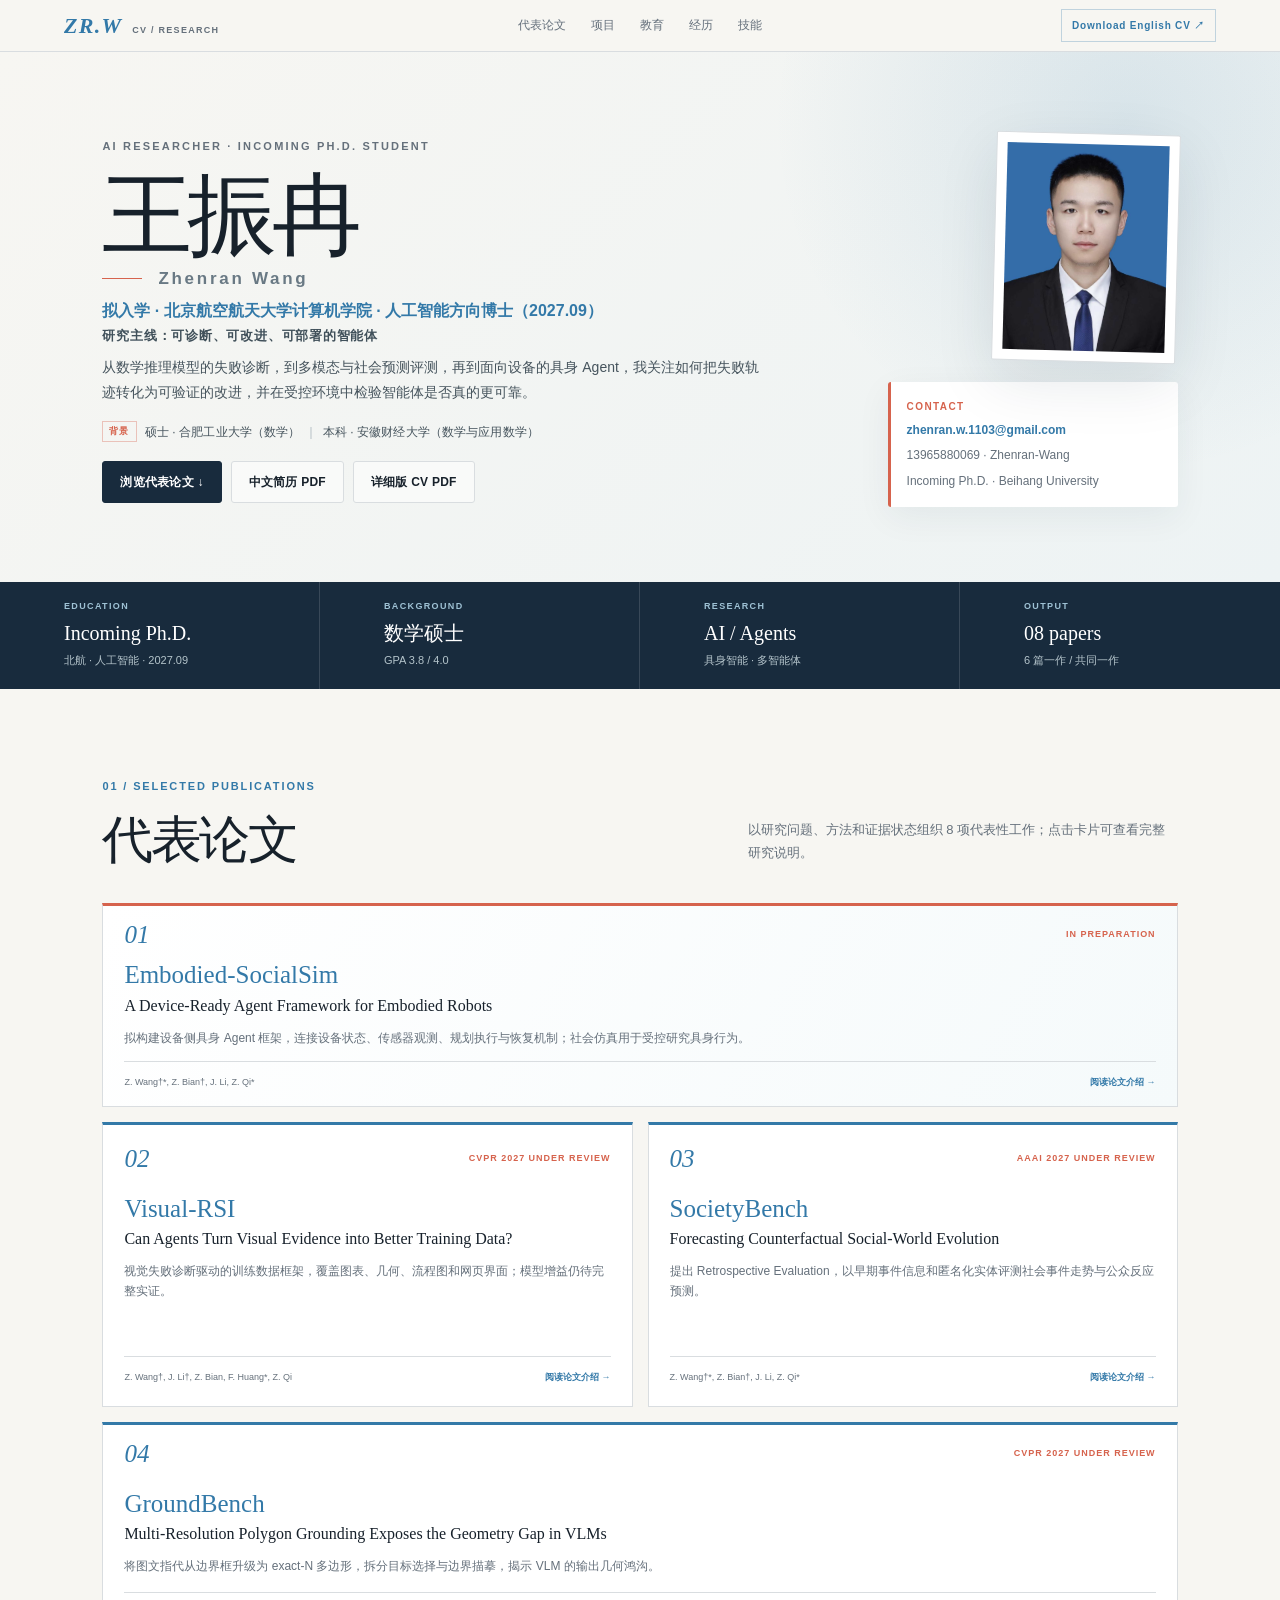
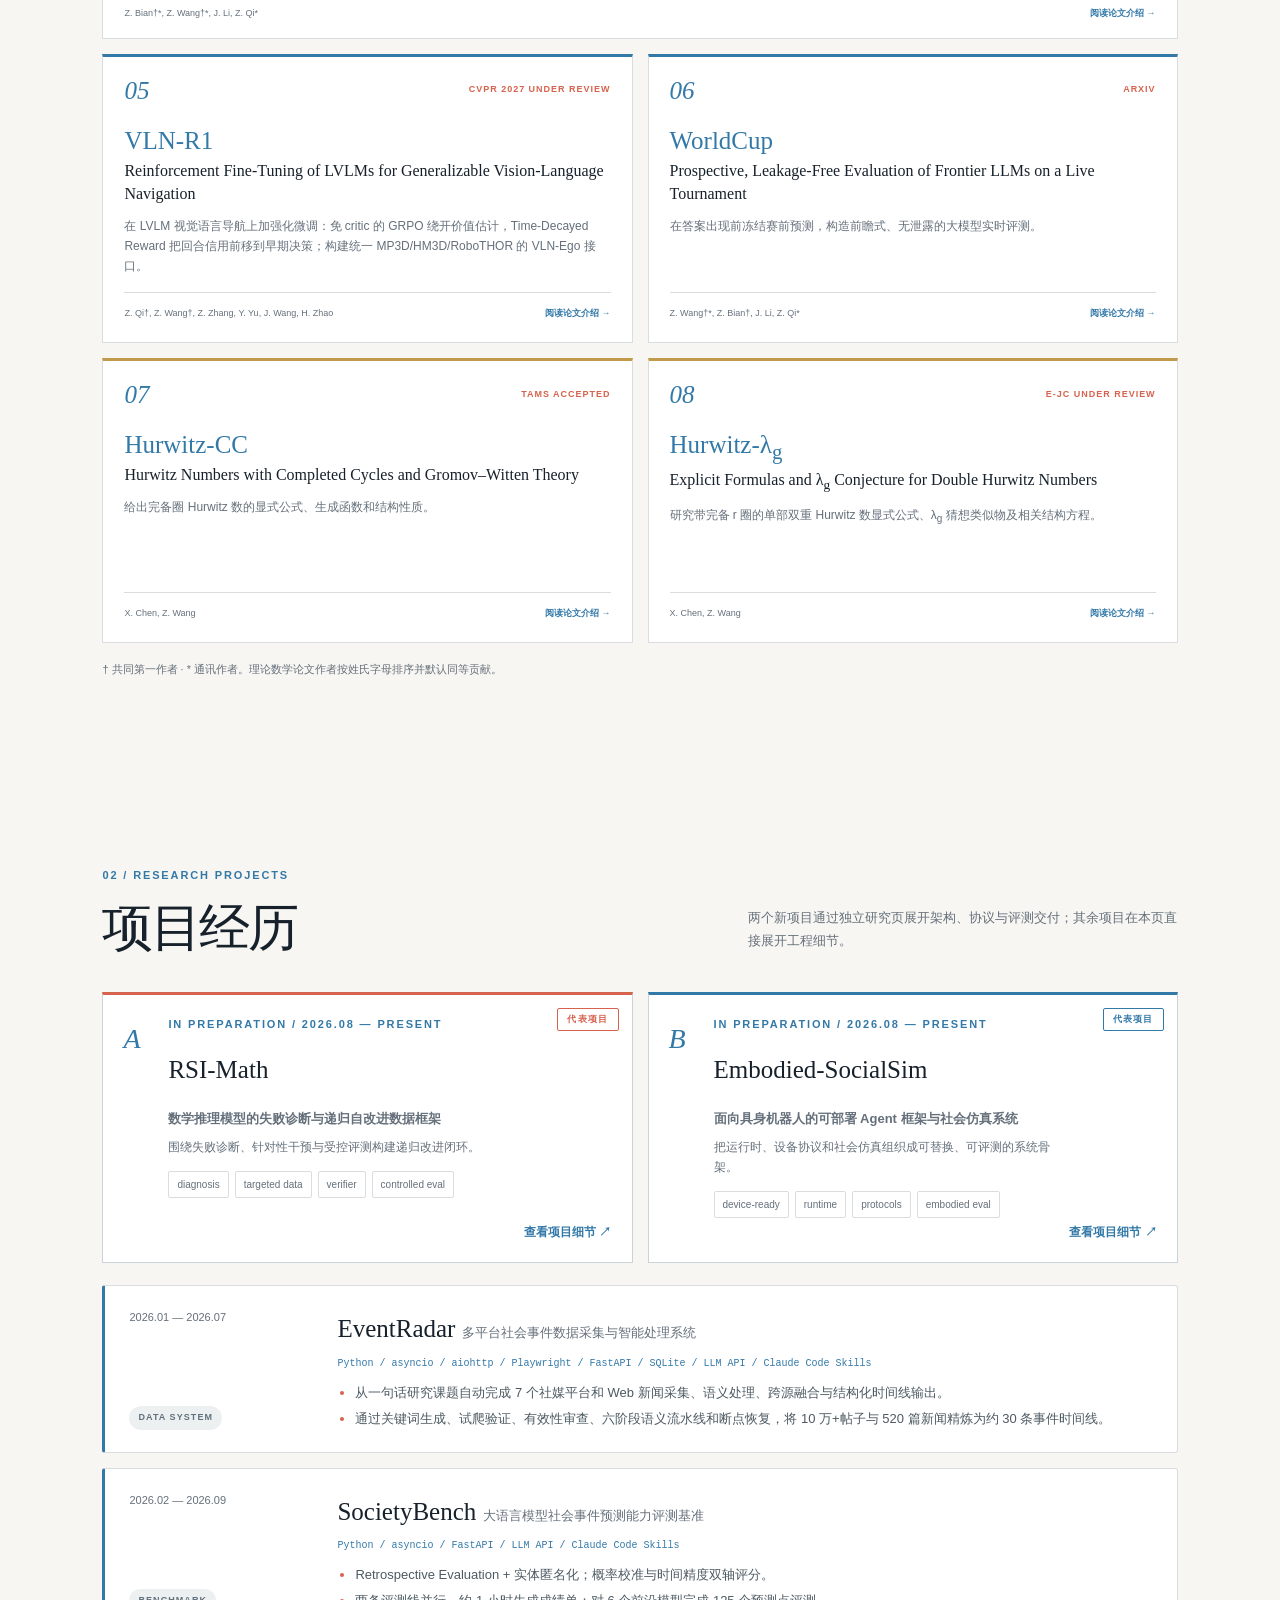
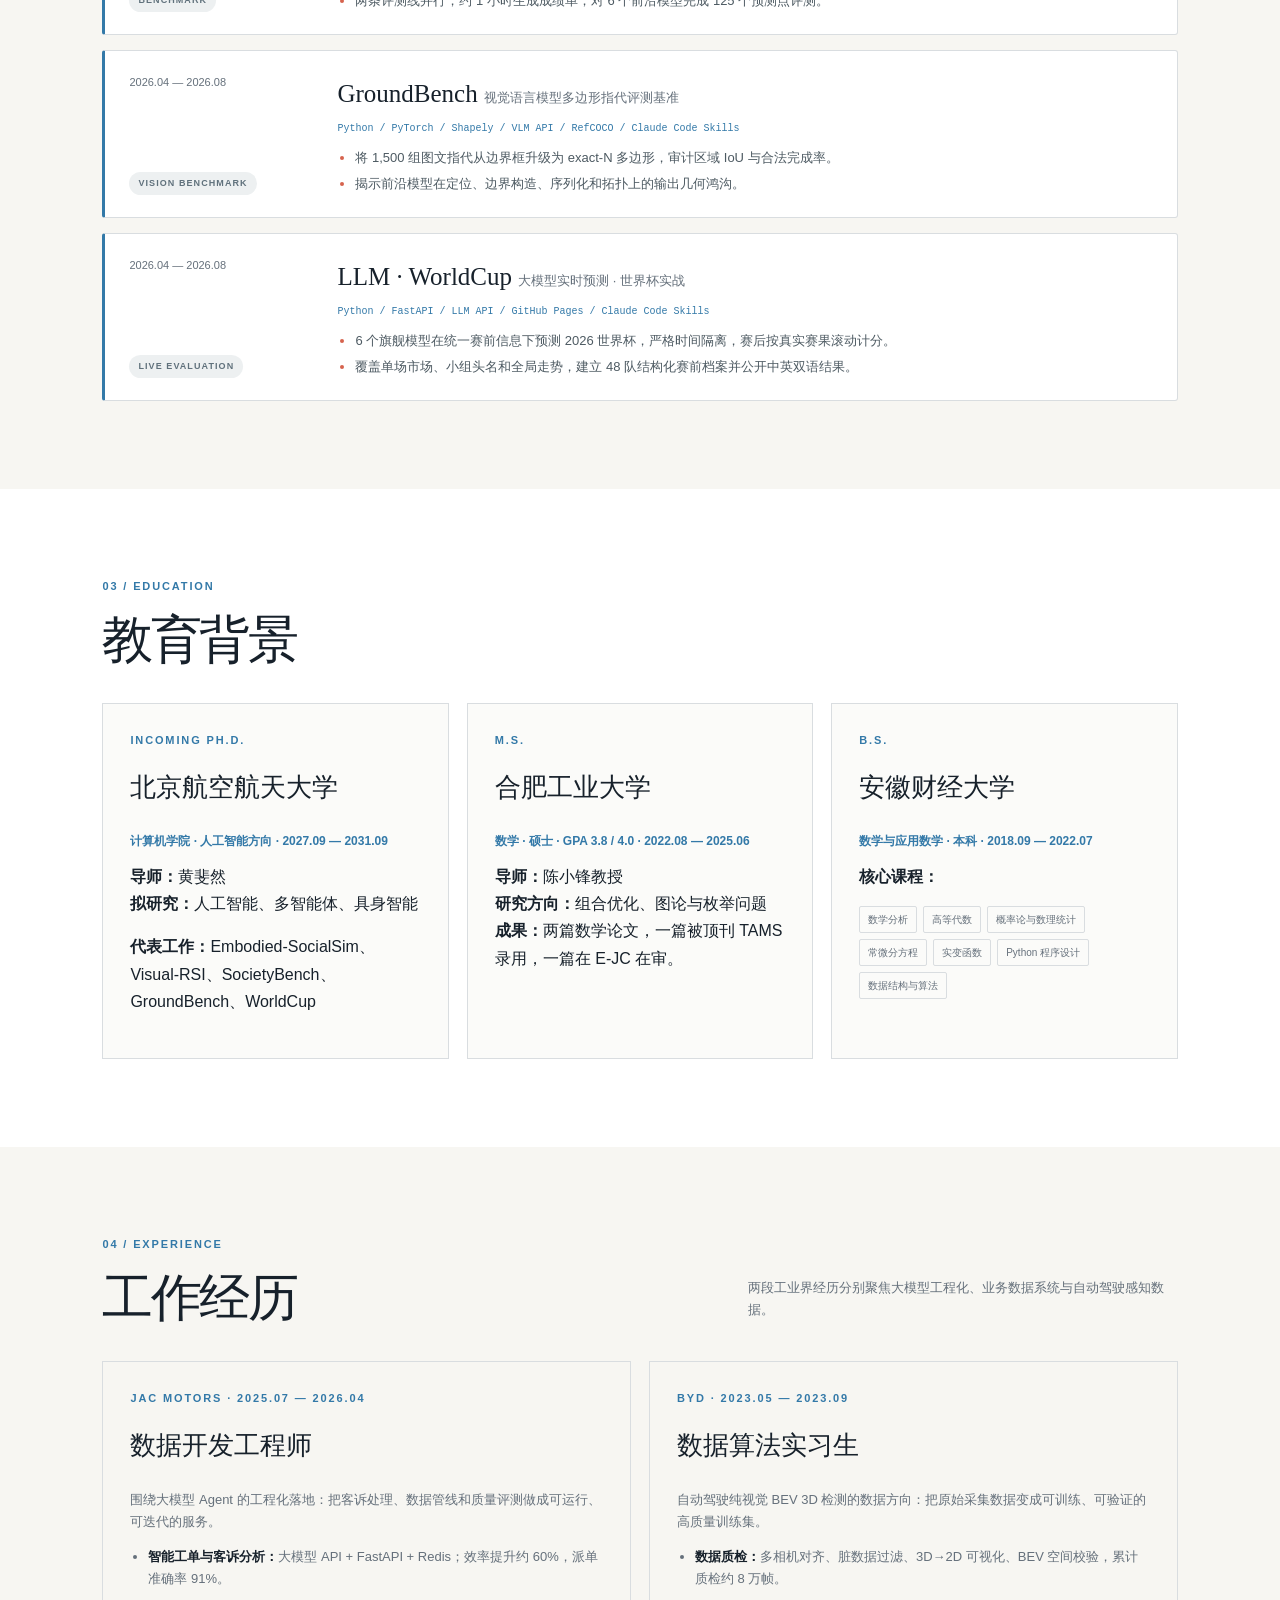
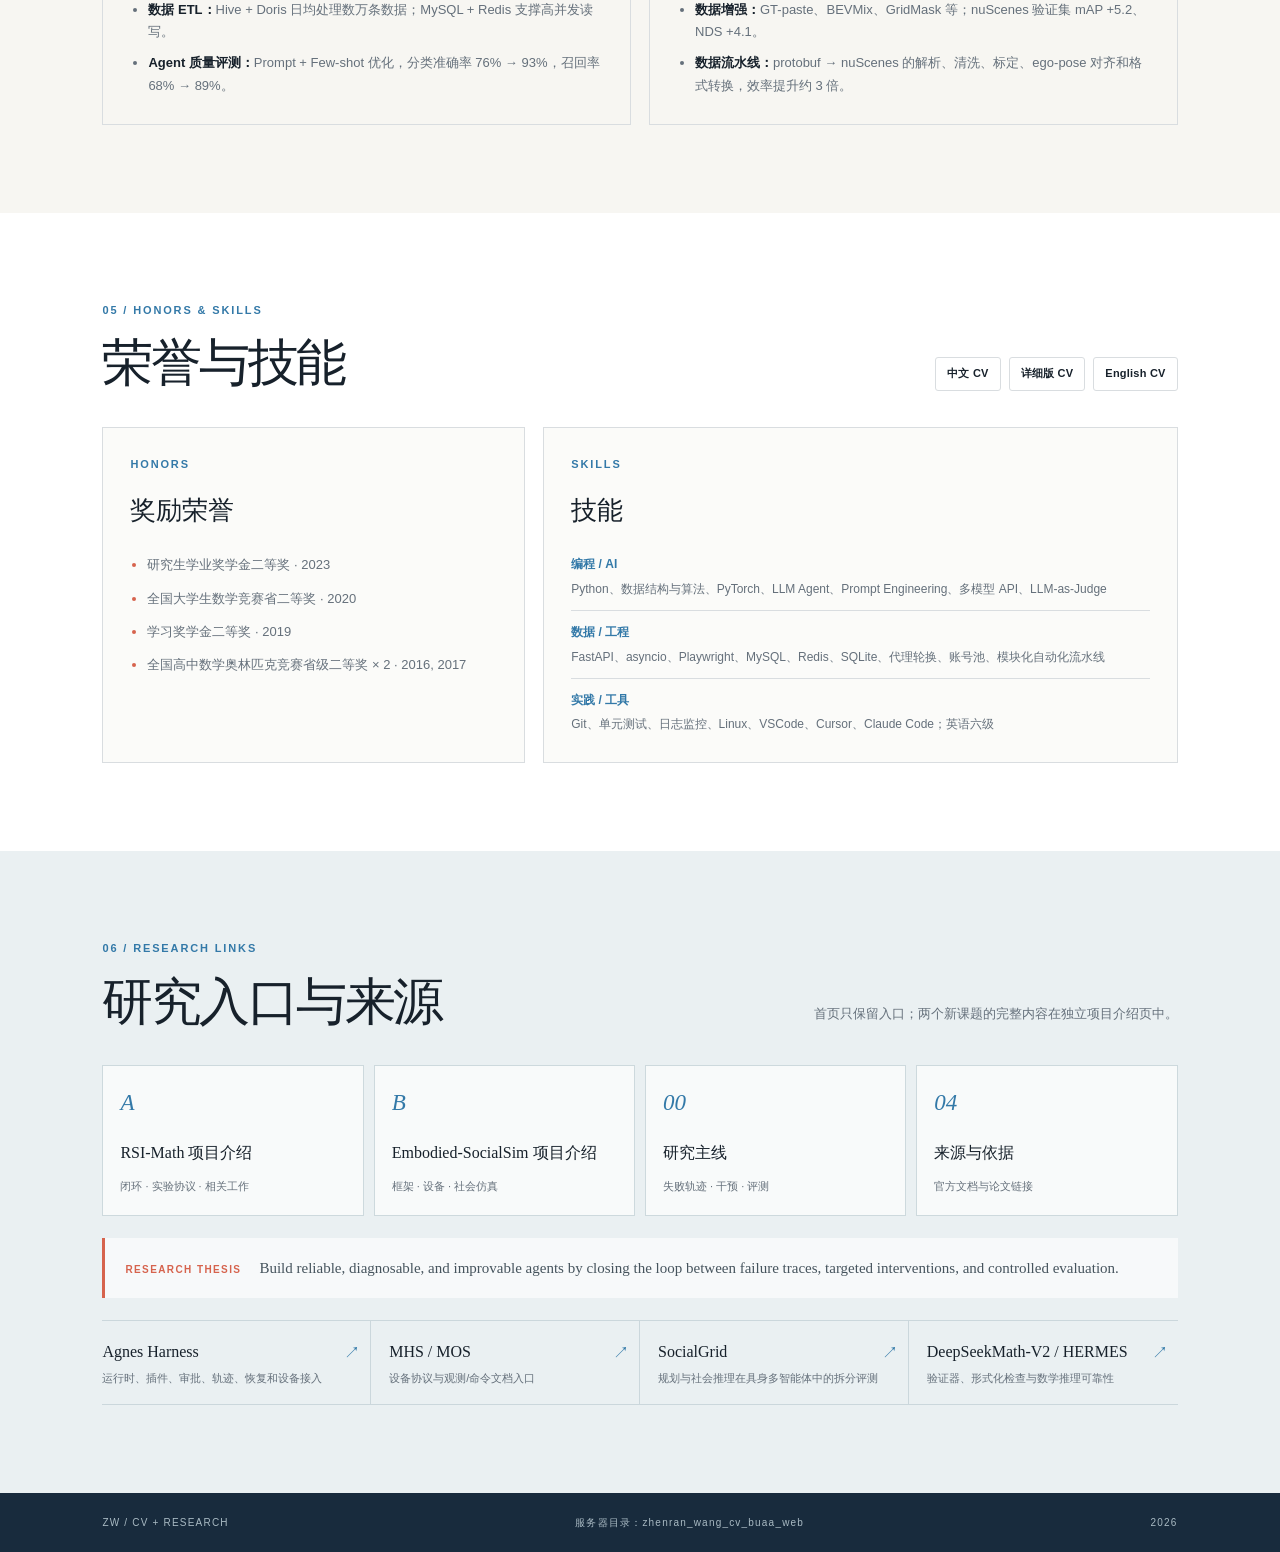
==== commit 84d685c5: "论文卡片 8 张后排布平衡：GroundBench 卡片改为整行宽" ====
--- a/index.html
+++ b/index.html
@@ -86,7 +86,7 @@
               <p>提出 Retrospective Evaluation，以早期事件信息和匿名化实体评测社会事件走势与公众反应预测。</p>
               <div class="paper-card-foot"><span>Z. Wang†*, Z. Bian†, J. Li, Z. Qi*</span><i>阅读论文介绍 →</i></div>
             </a>
-            <a class="paper-card" href="papers/groundbench.html">
+            <a class="paper-card paper-card-wide" href="papers/groundbench.html">
               <div class="paper-card-top"><span>04</span><b>CVPR 2027 UNDER REVIEW</b></div>
               <h3>GroundBench</h3>
               <h4>Multi-Resolution Polygon Grounding Exposes the Geometry Gap in VLMs</h4>
--- a/styles.css
+++ b/styles.css
@@ -271,3 +271,7 @@
   .project-entry > div { grid-column: 2; grid-row: 2; }
   .project-entry > i { grid-row: 3; }
 }
+
+/* 8-card publications grid: keep the rows balanced after adding VLN-R1 */
+.paper-card-wide { grid-column: span 2; min-height: 0; padding-top: 16px; padding-bottom: 16px; }
+@media (max-width: 900px) { .paper-card-wide { grid-column: auto; } }
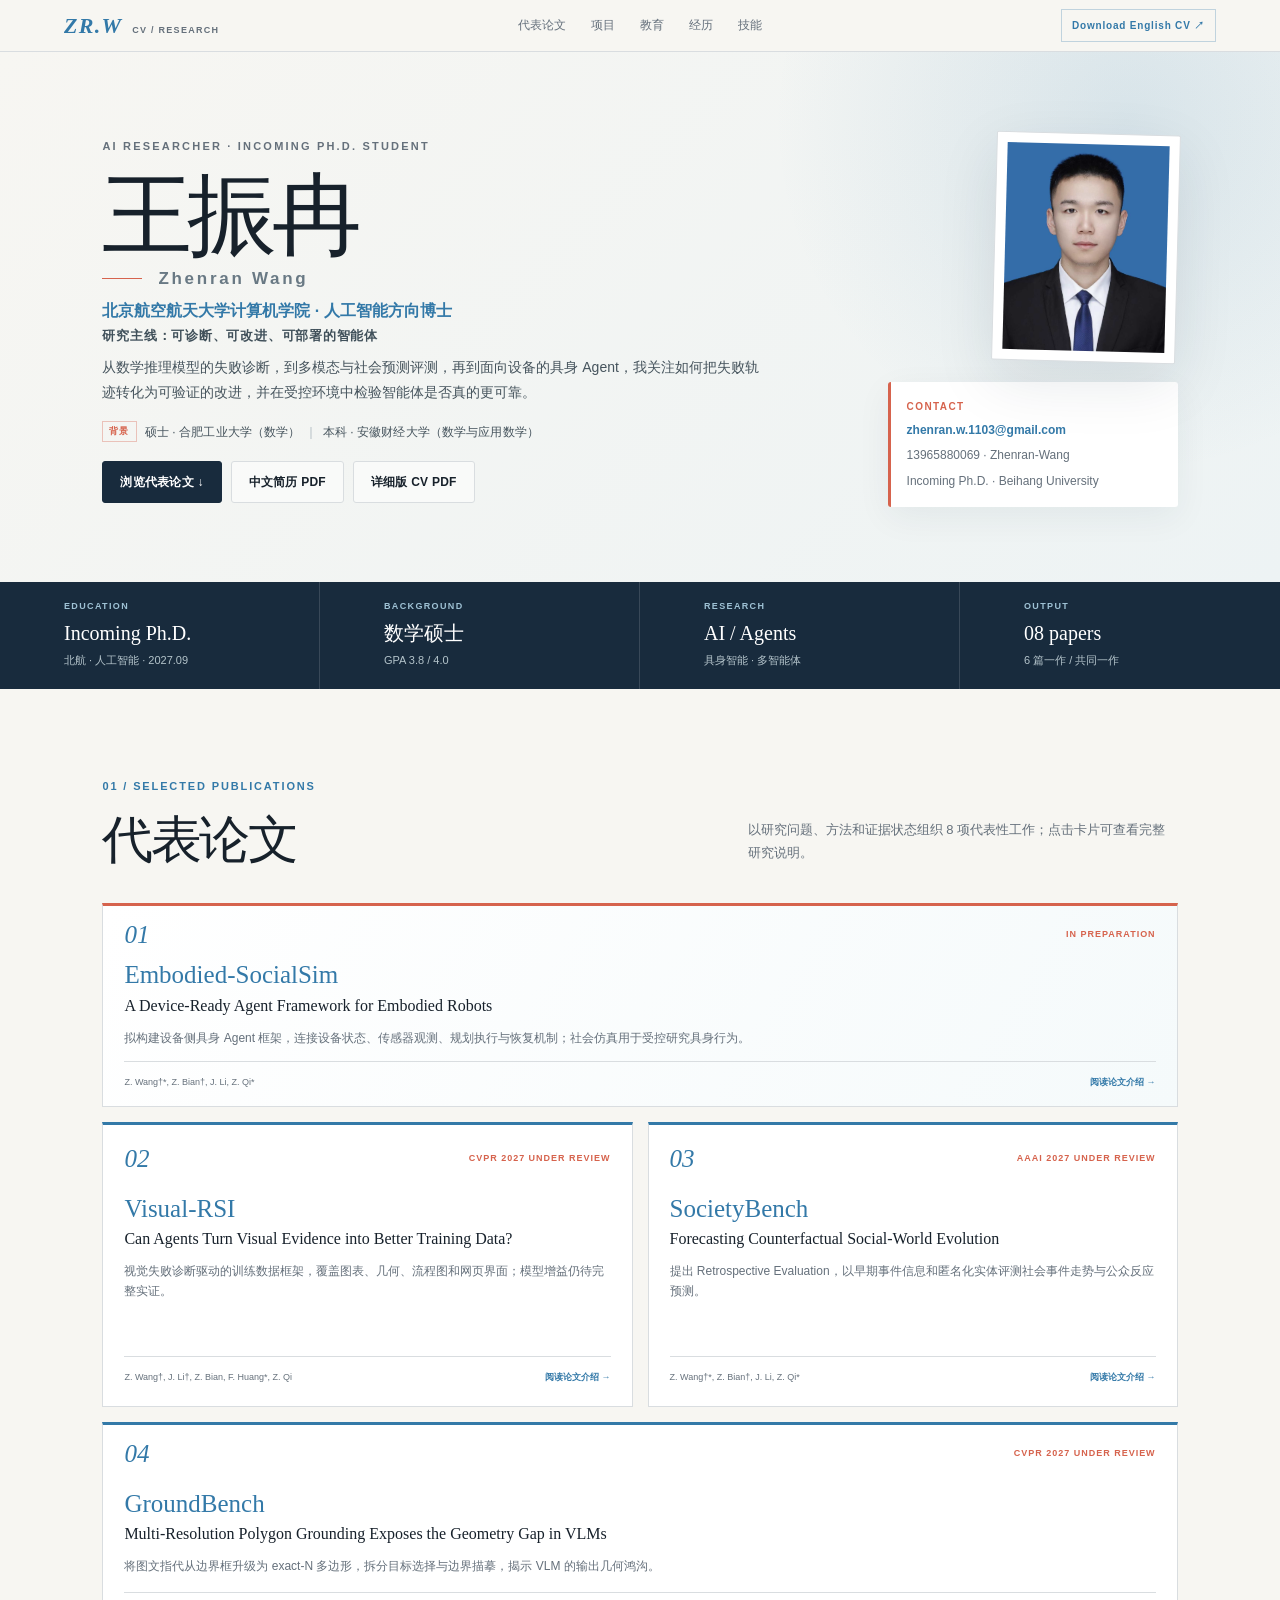
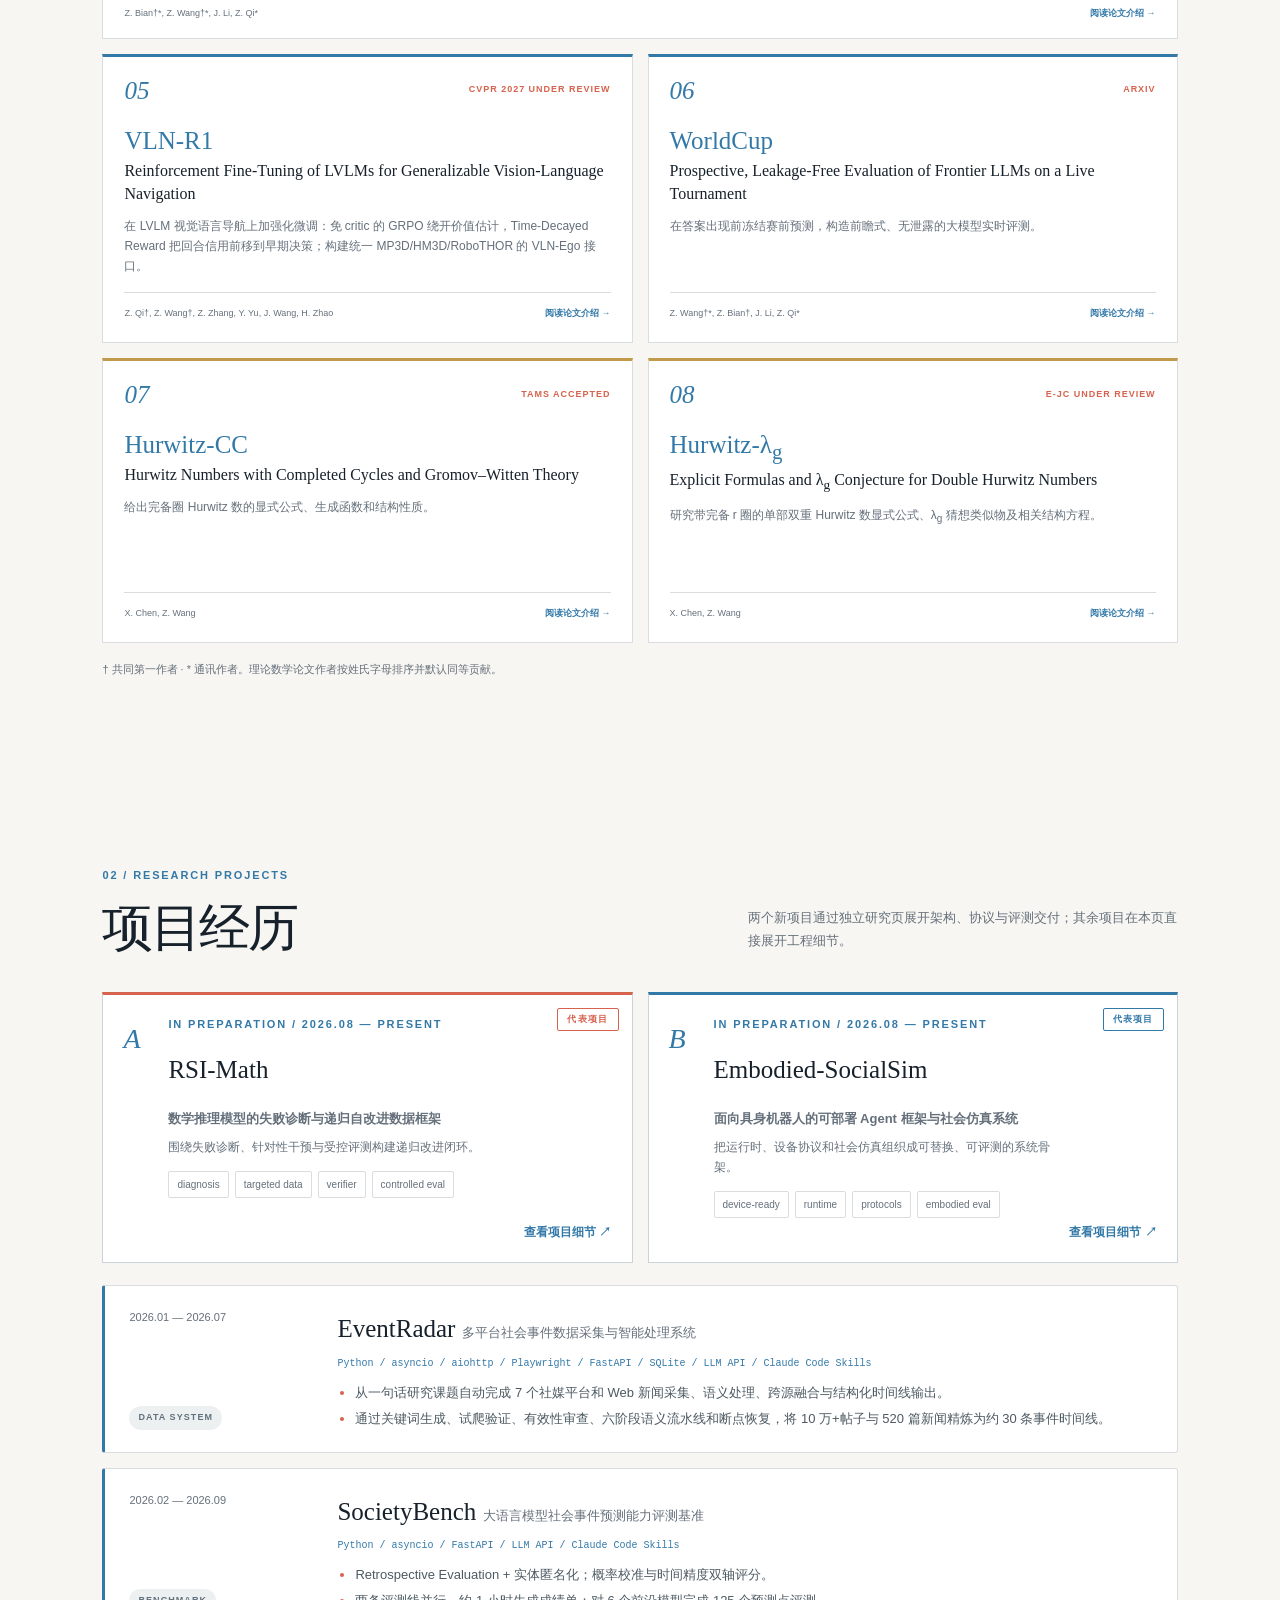
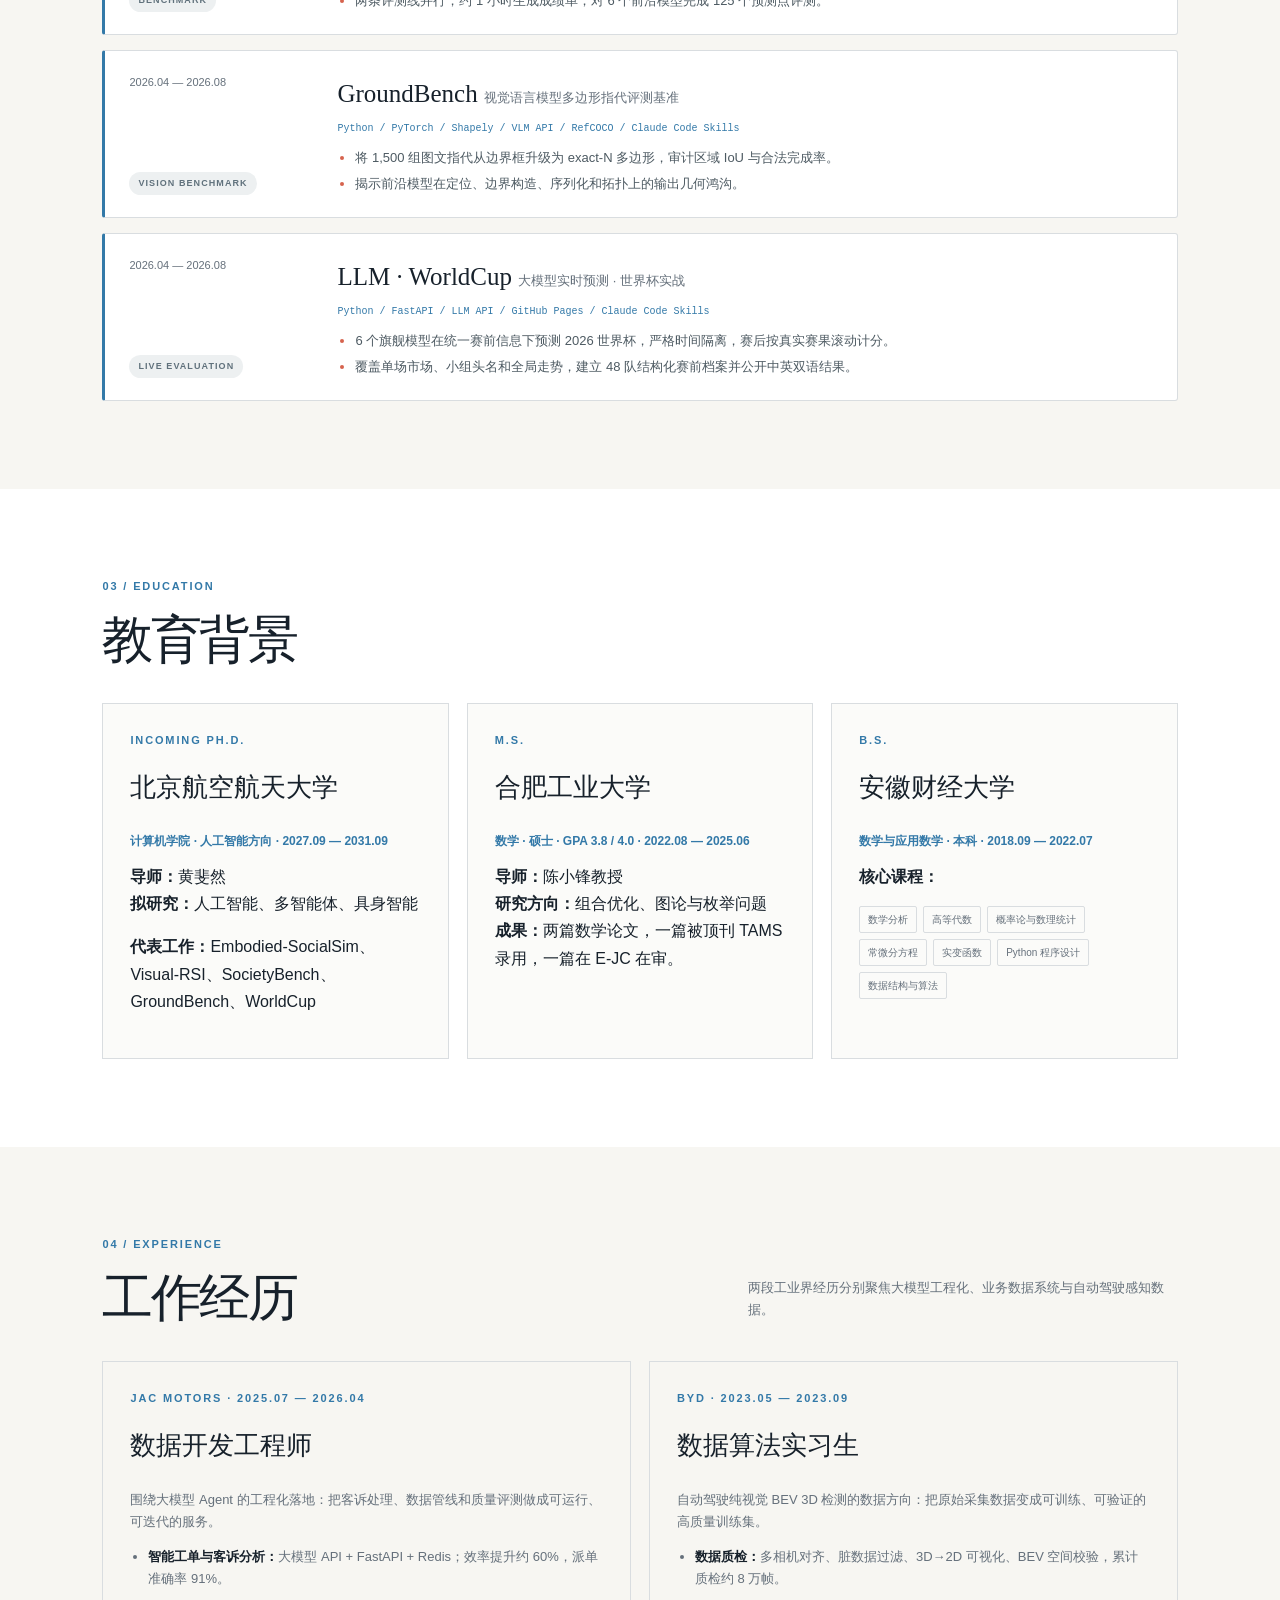
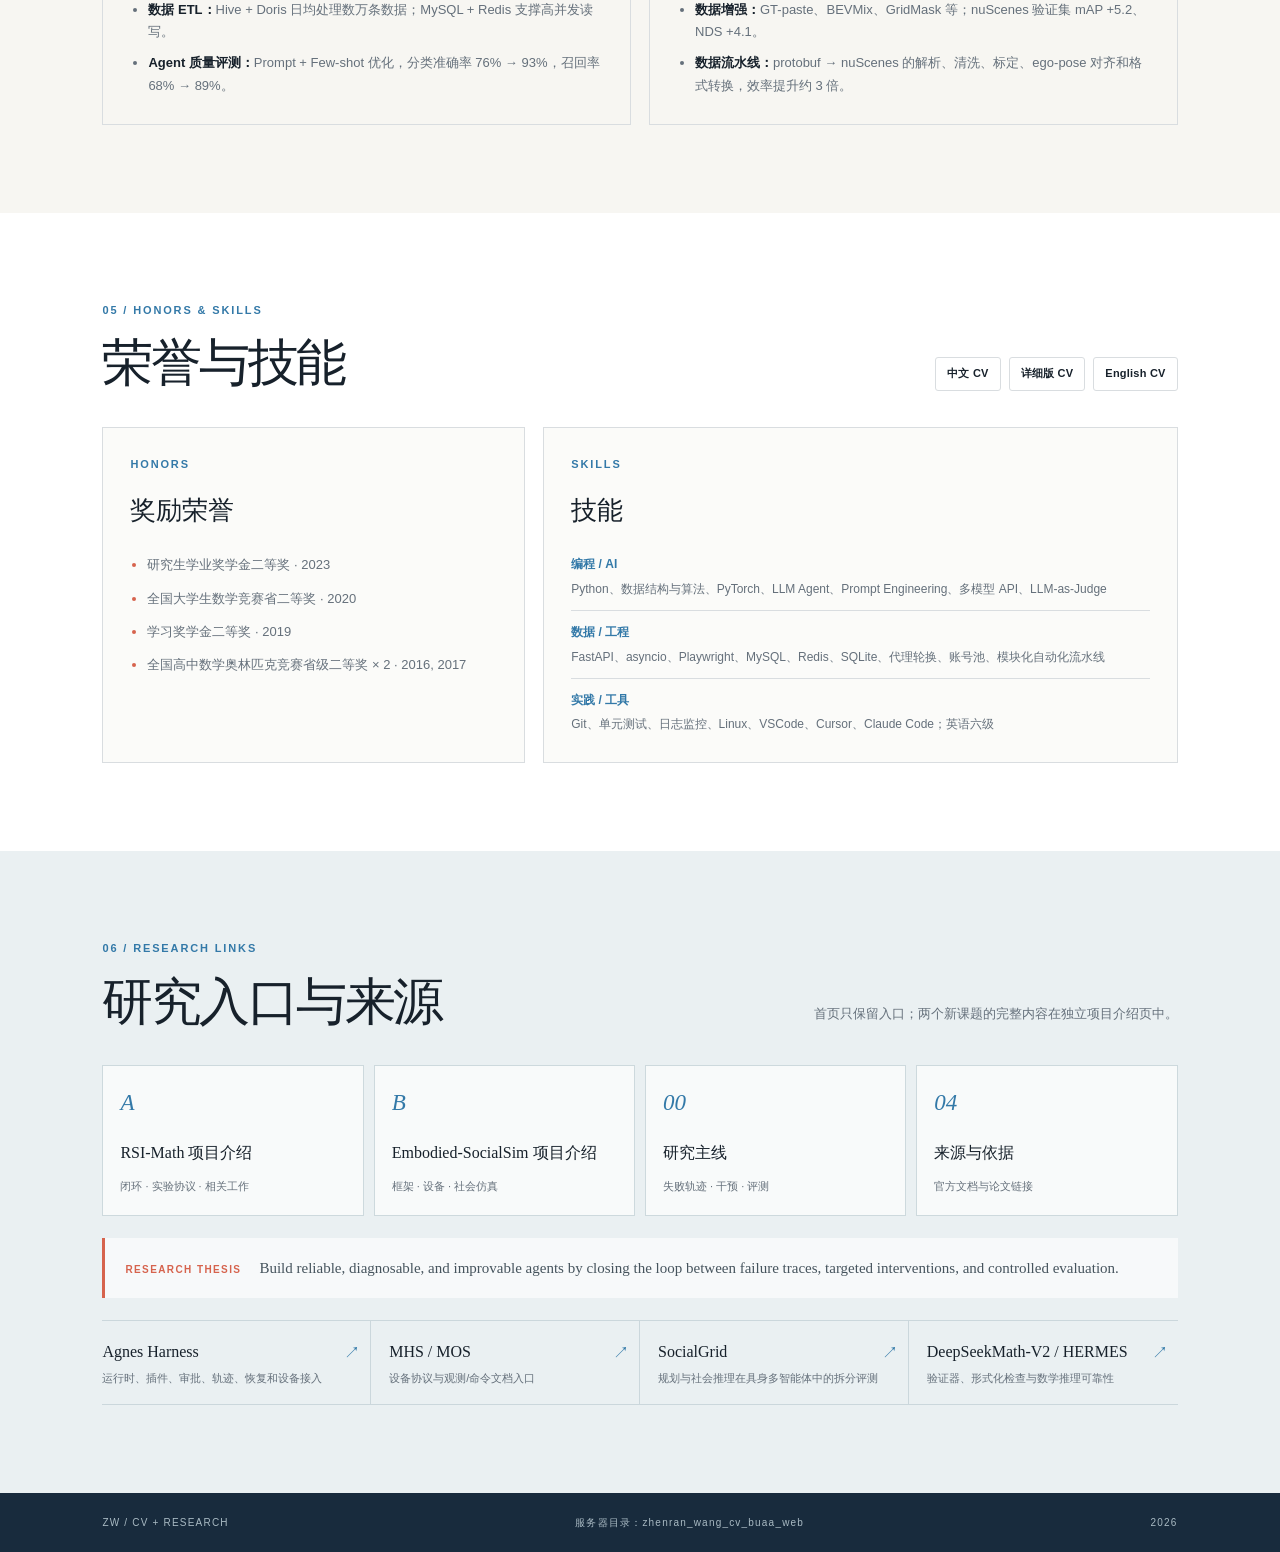
==== commit 4ac1d161: "简化首页博士介绍行，移除拟入学与日期" ====
--- a/index.html
+++ b/index.html
@@ -31,7 +31,7 @@
           <div class="profile-hero-copy">
             <p class="eyebrow">AI RESEARCHER · INCOMING PH.D. STUDENT</p>
             <h1>王振冉<small>Zhenran Wang</small></h1>
-            <p class="profile-role">拟入学 · 北京航空航天大学计算机学院 · 人工智能方向博士（2027.09）</p>
+            <p class="profile-role">北京航空航天大学计算机学院 · 人工智能方向博士</p>
             <p class="profile-interests">研究主线：可诊断、可改进、可部署的智能体</p>
             <p class="profile-lede">从数学推理模型的失败诊断，到多模态与社会预测评测，再到面向设备的具身 Agent，我关注如何把失败轨迹转化为可验证的改进，并在受控环境中检验智能体是否真的更可靠。</p>
             <p class="profile-education"><b>背景</b><span>硕士 · 合肥工业大学（数学）</span><span>本科 · 安徽财经大学（数学与应用数学）</span></p>
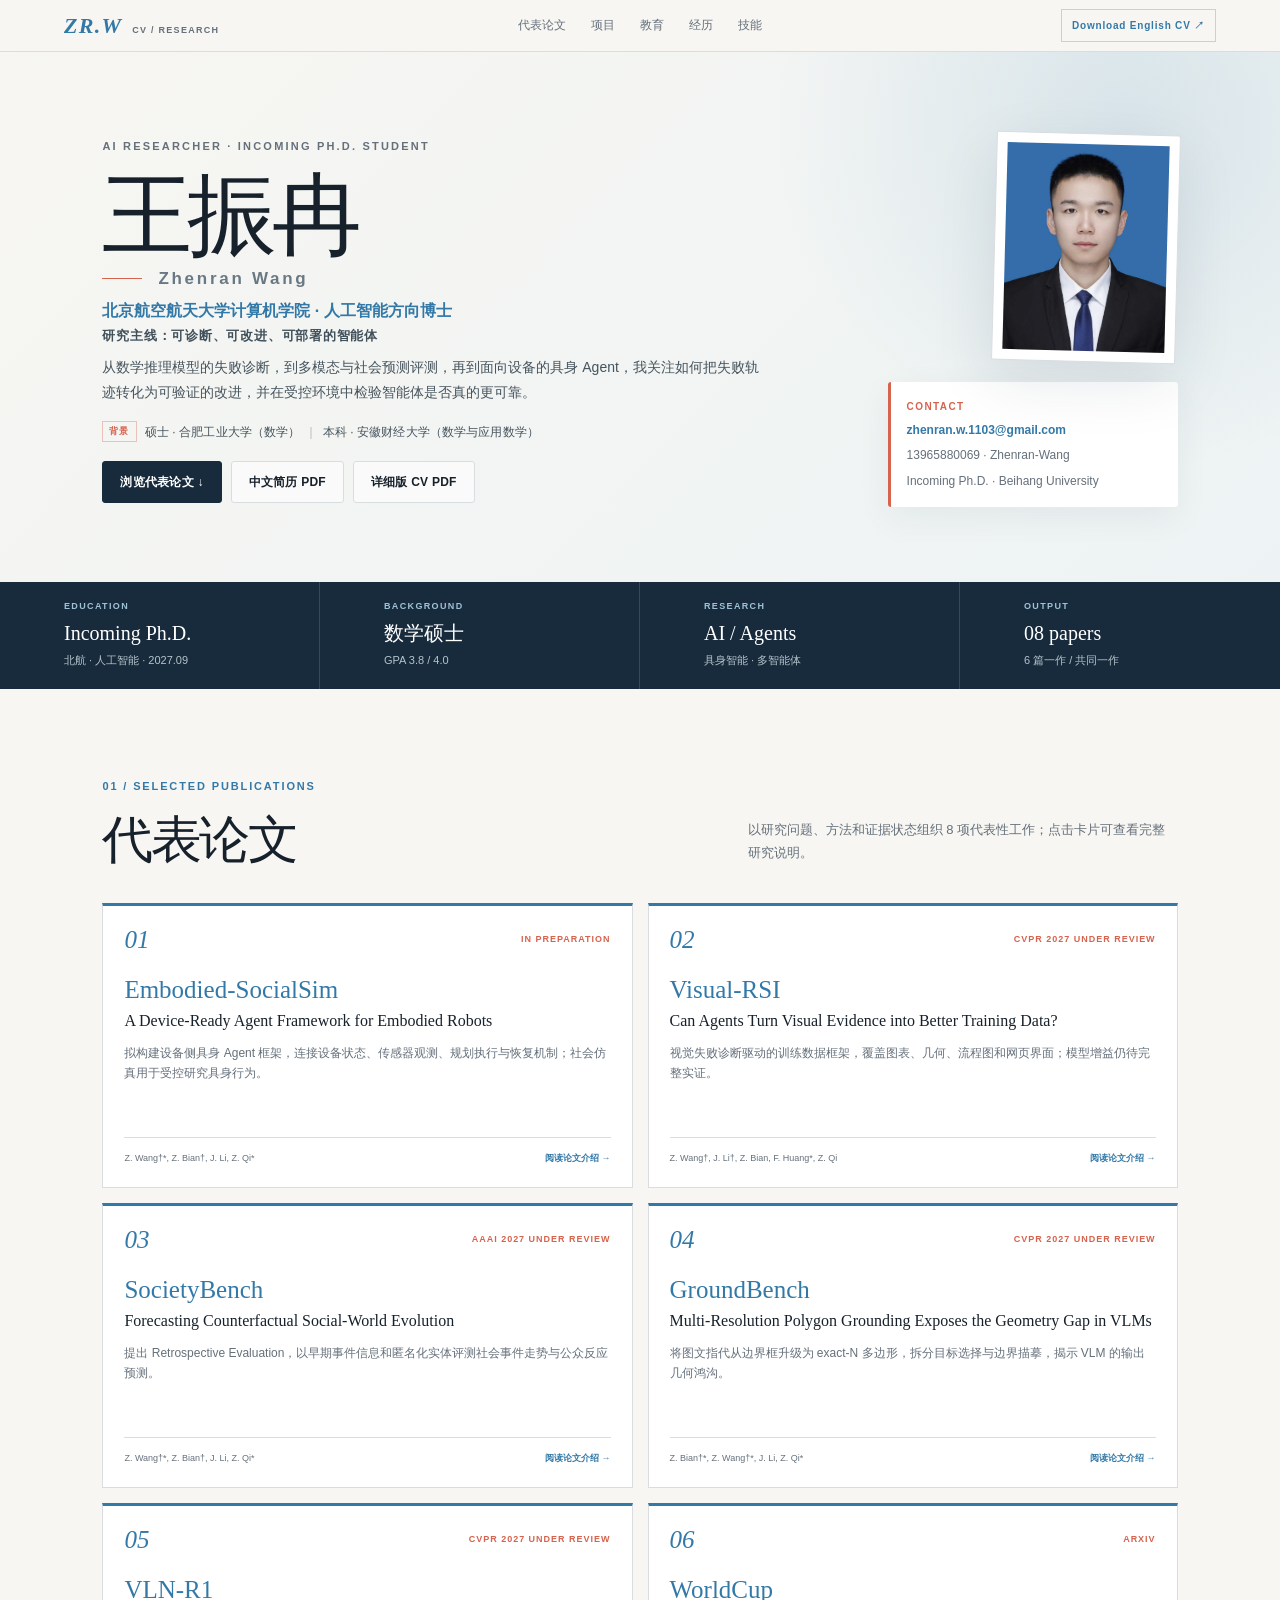
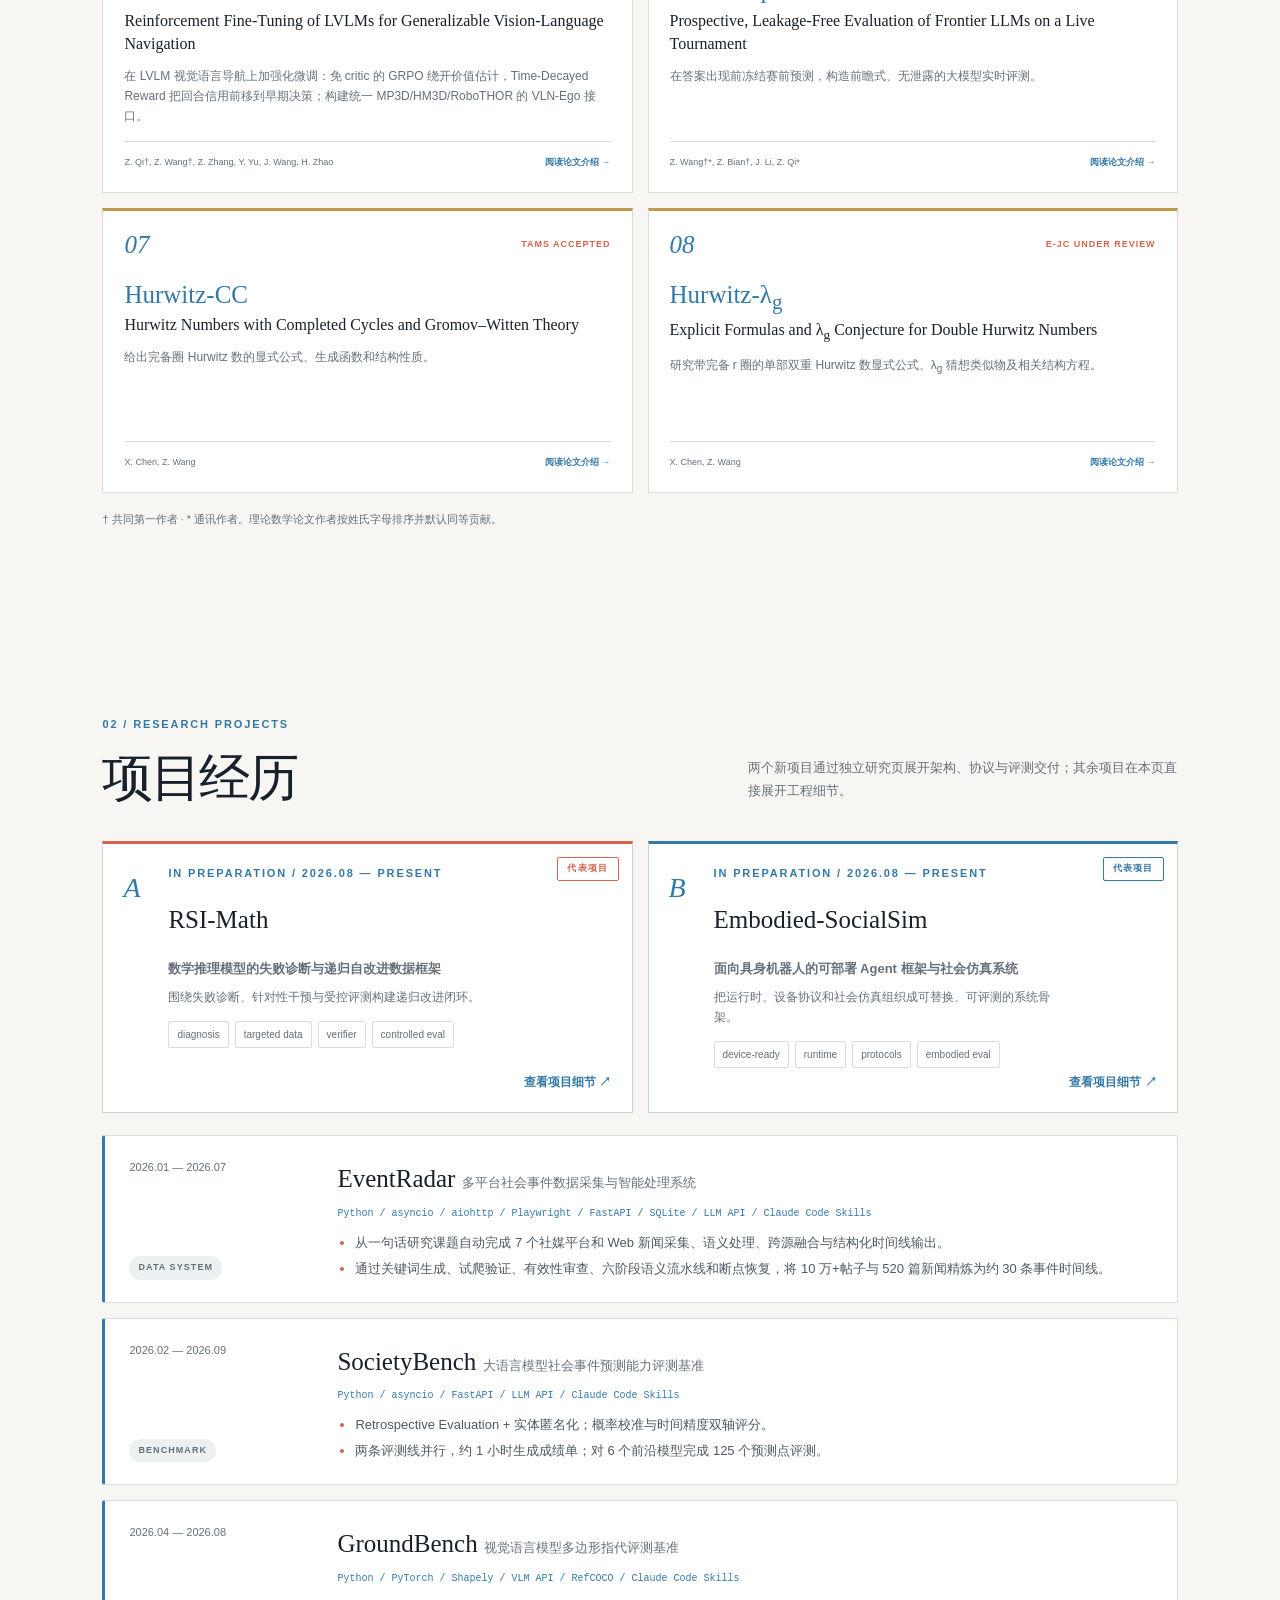
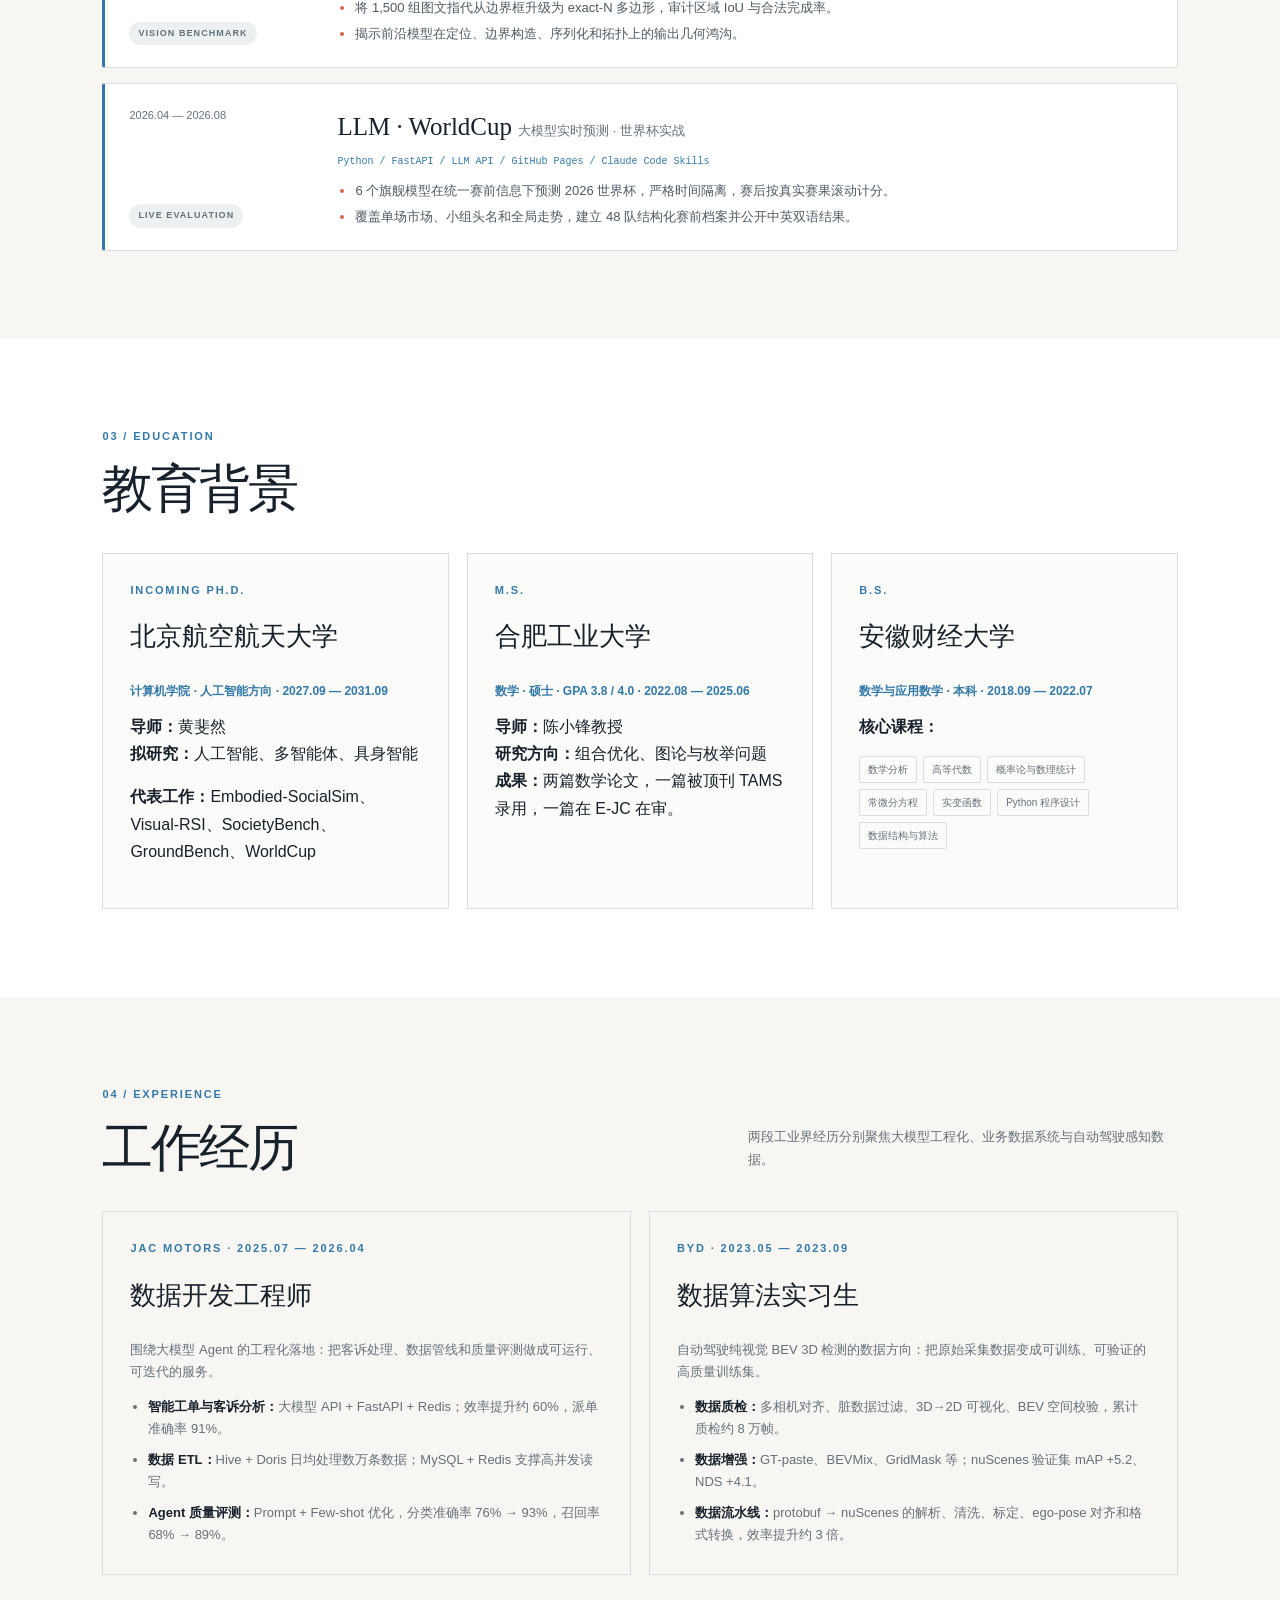
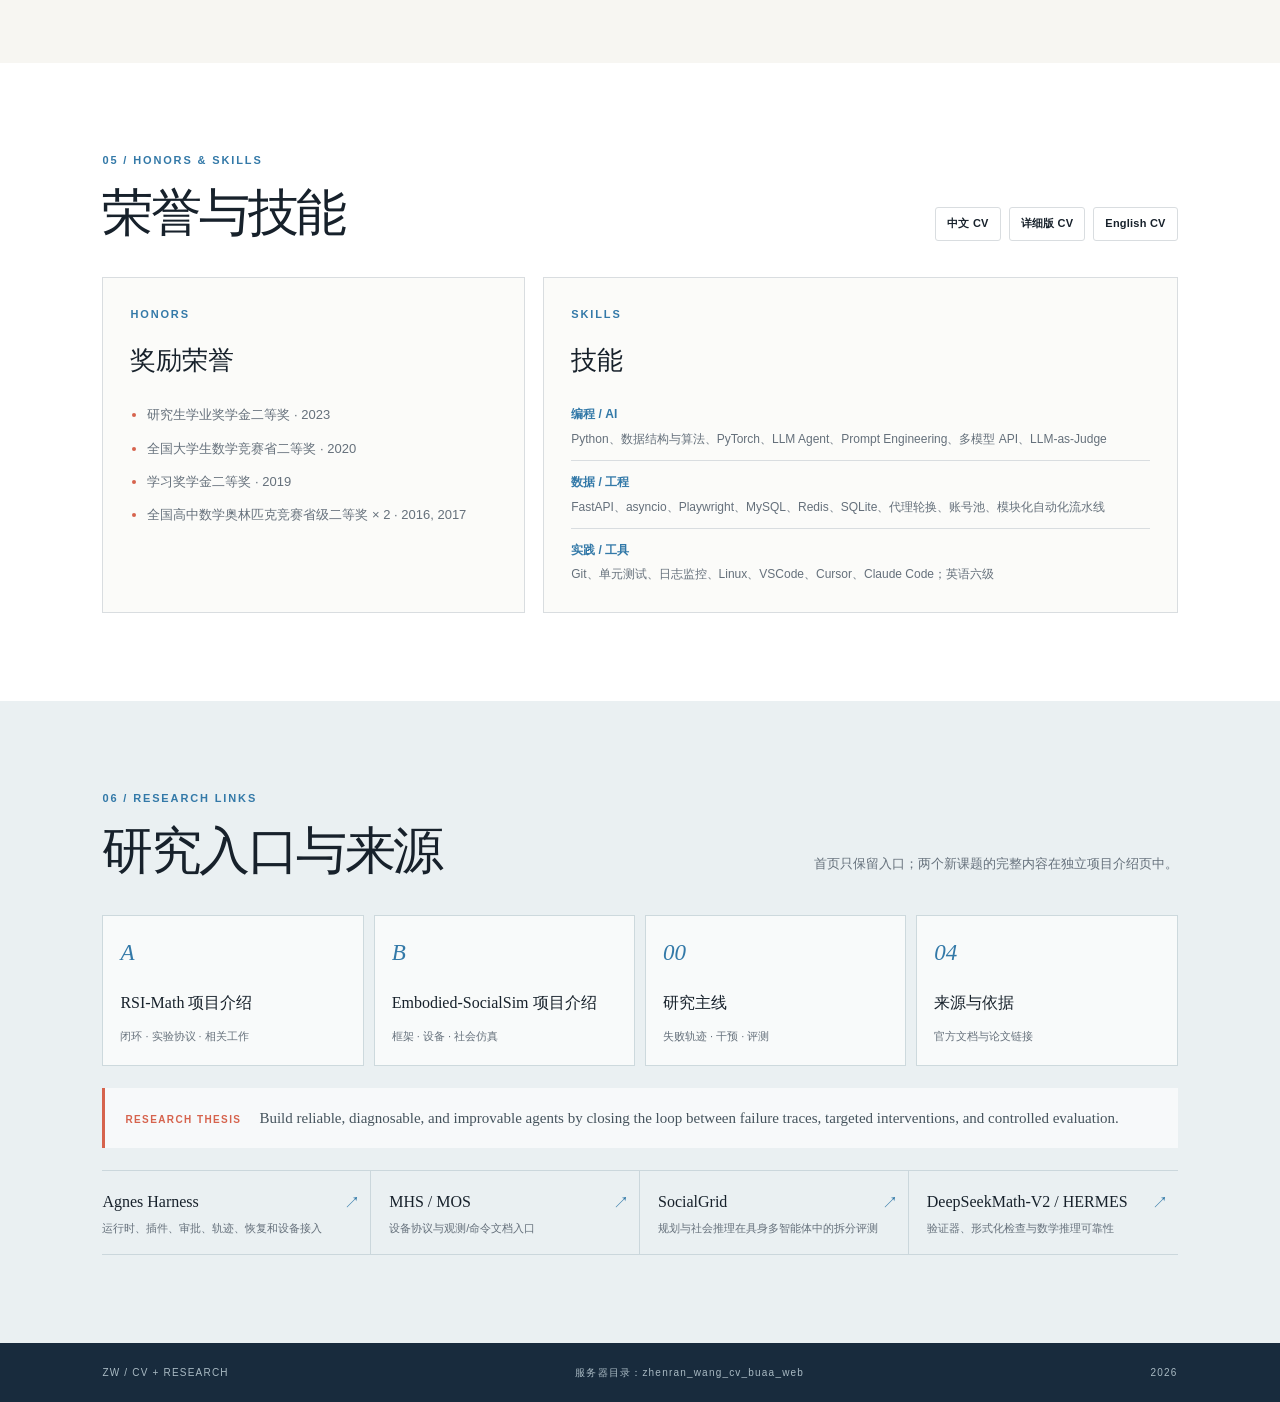
==== commit adb68055: "代表论文统一为两列卡片布局" ====
--- a/index.html
+++ b/index.html
@@ -65,7 +65,7 @@
             <p class="section-intro">以研究问题、方法和证据状态组织 8 项代表性工作；点击卡片可查看完整研究说明。</p>
           </div>
           <div class="paper-card-grid">
-            <a class="paper-card paper-card-featured" href="papers/embodied-socialsim.html">
+            <a class="paper-card" href="papers/embodied-socialsim.html">
               <div class="paper-card-top"><span>01</span><b>IN PREPARATION</b></div>
               <h3>Embodied-SocialSim</h3>
               <h4>A Device-Ready Agent Framework for Embodied Robots</h4>
@@ -86,7 +86,7 @@
               <p>提出 Retrospective Evaluation，以早期事件信息和匿名化实体评测社会事件走势与公众反应预测。</p>
               <div class="paper-card-foot"><span>Z. Wang†*, Z. Bian†, J. Li, Z. Qi*</span><i>阅读论文介绍 →</i></div>
             </a>
-            <a class="paper-card paper-card-wide" href="papers/groundbench.html">
+            <a class="paper-card" href="papers/groundbench.html">
               <div class="paper-card-top"><span>04</span><b>CVPR 2027 UNDER REVIEW</b></div>
               <h3>GroundBench</h3>
               <h4>Multi-Resolution Polygon Grounding Exposes the Geometry Gap in VLMs</h4>
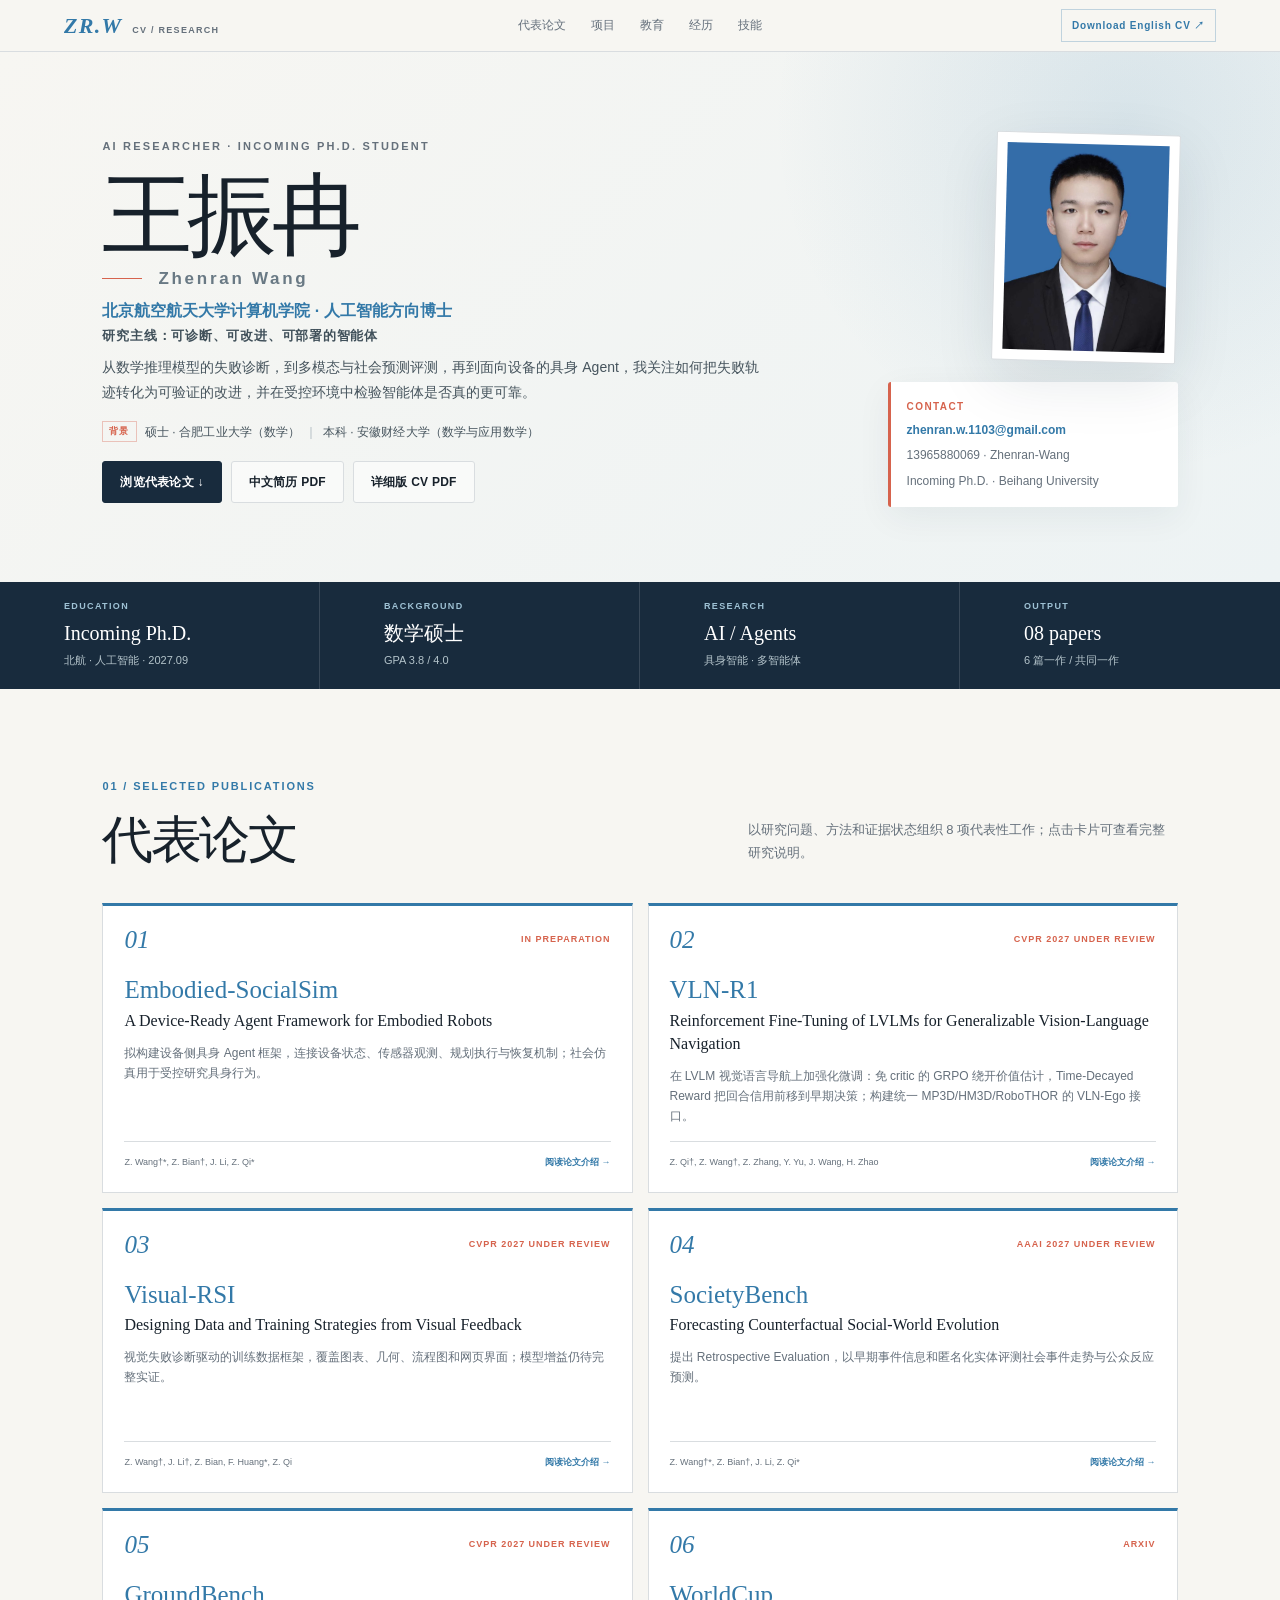
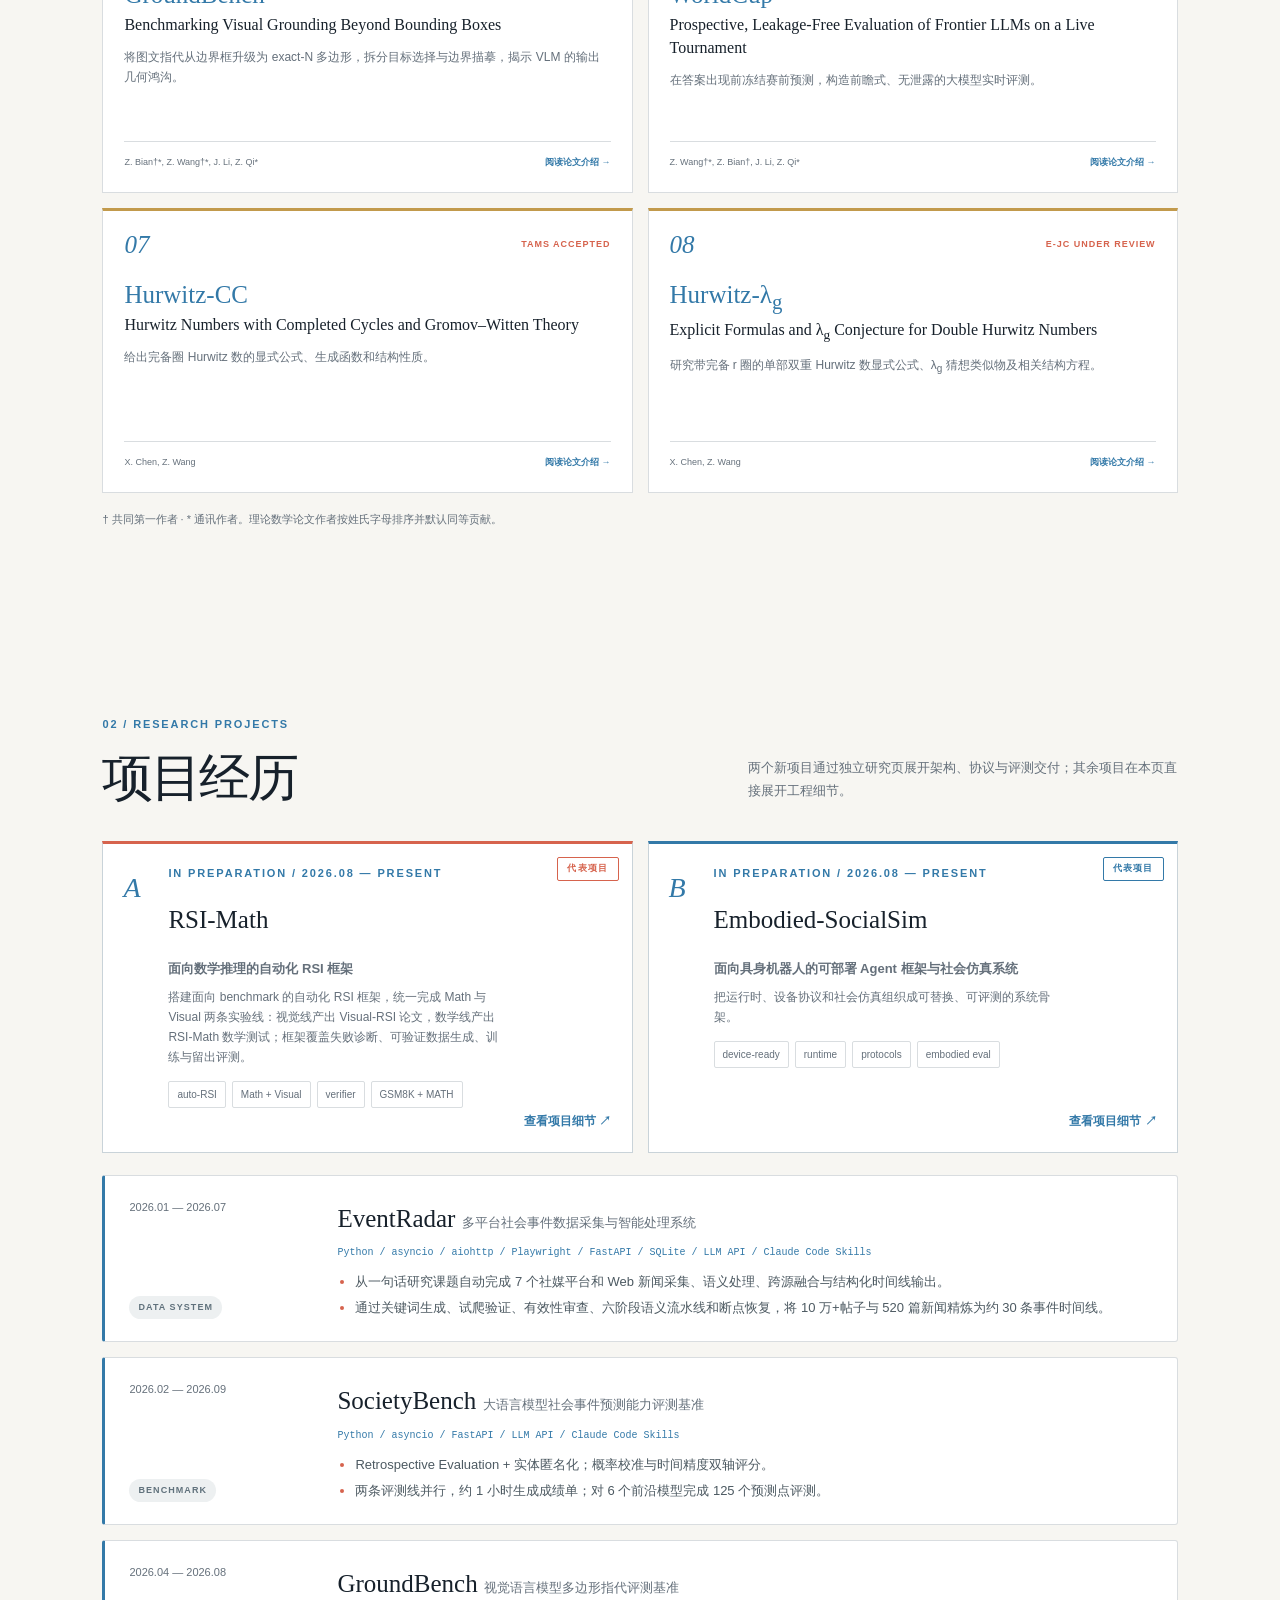
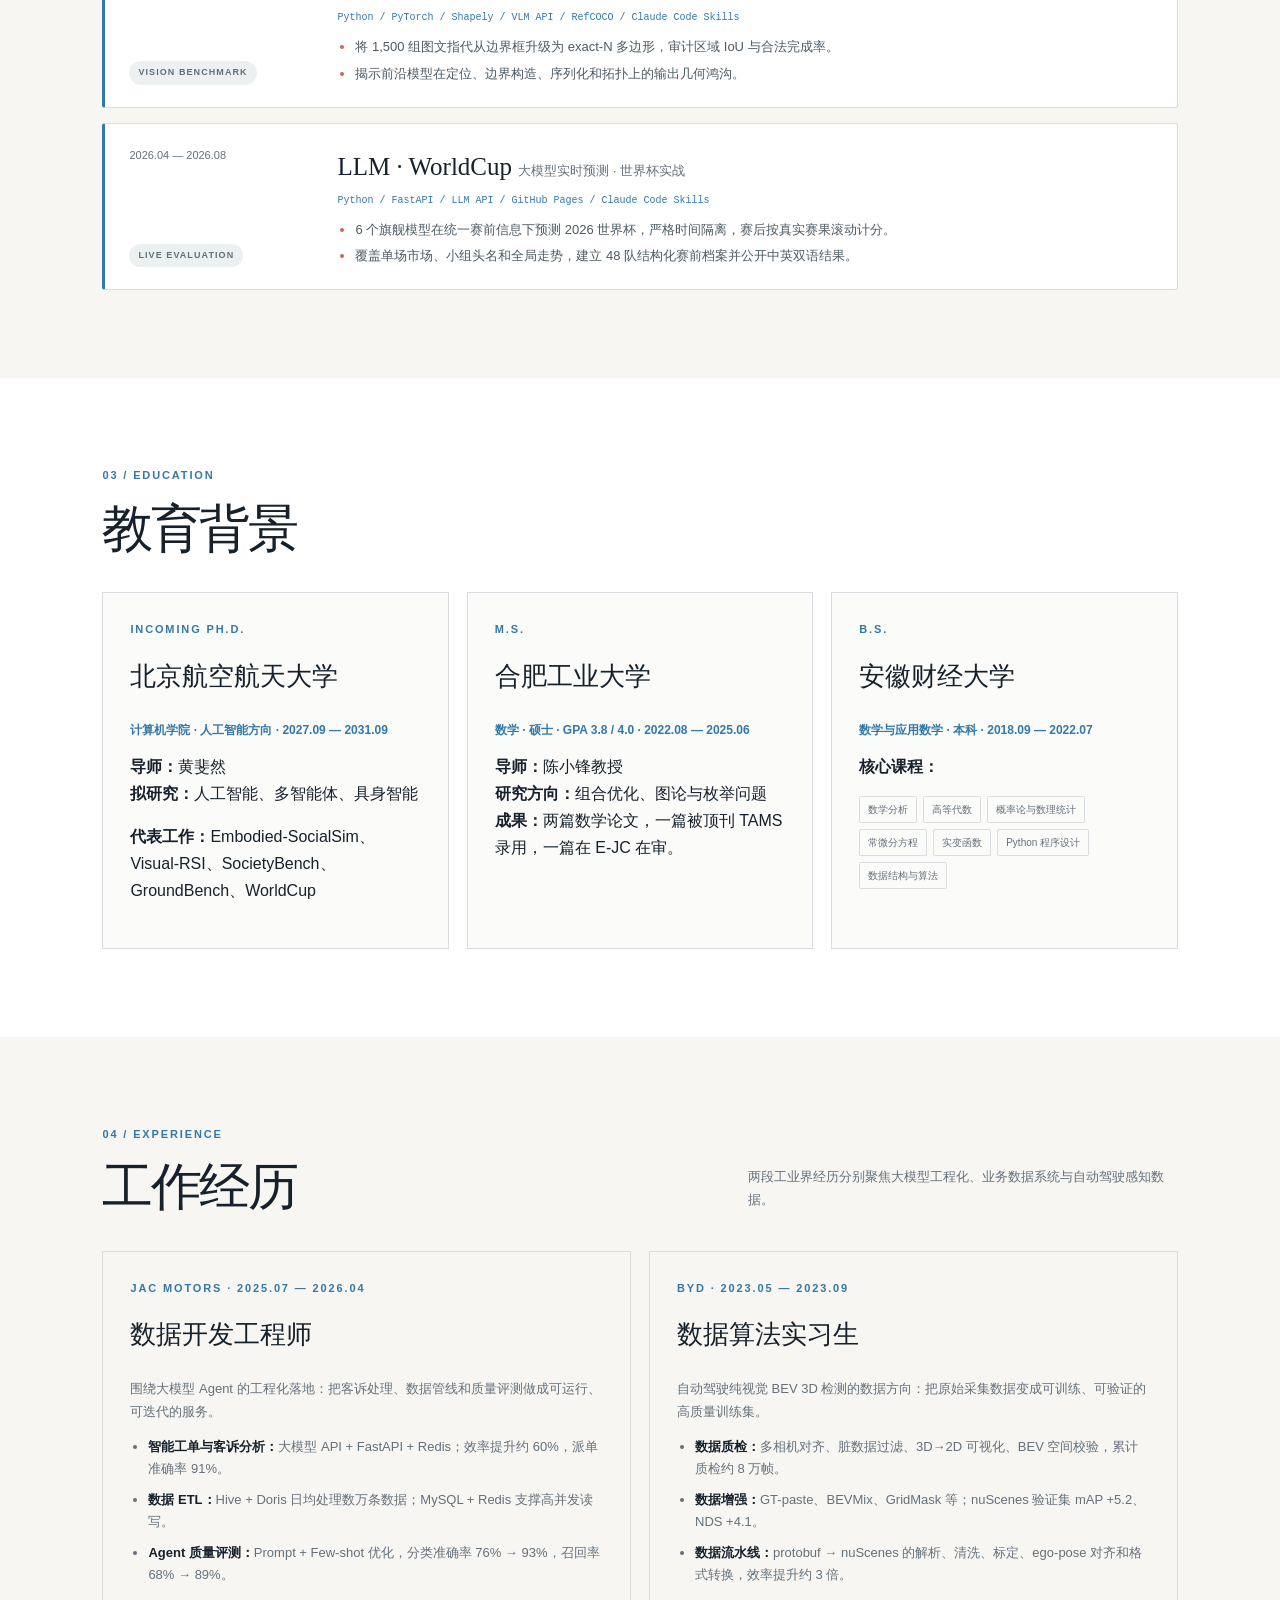
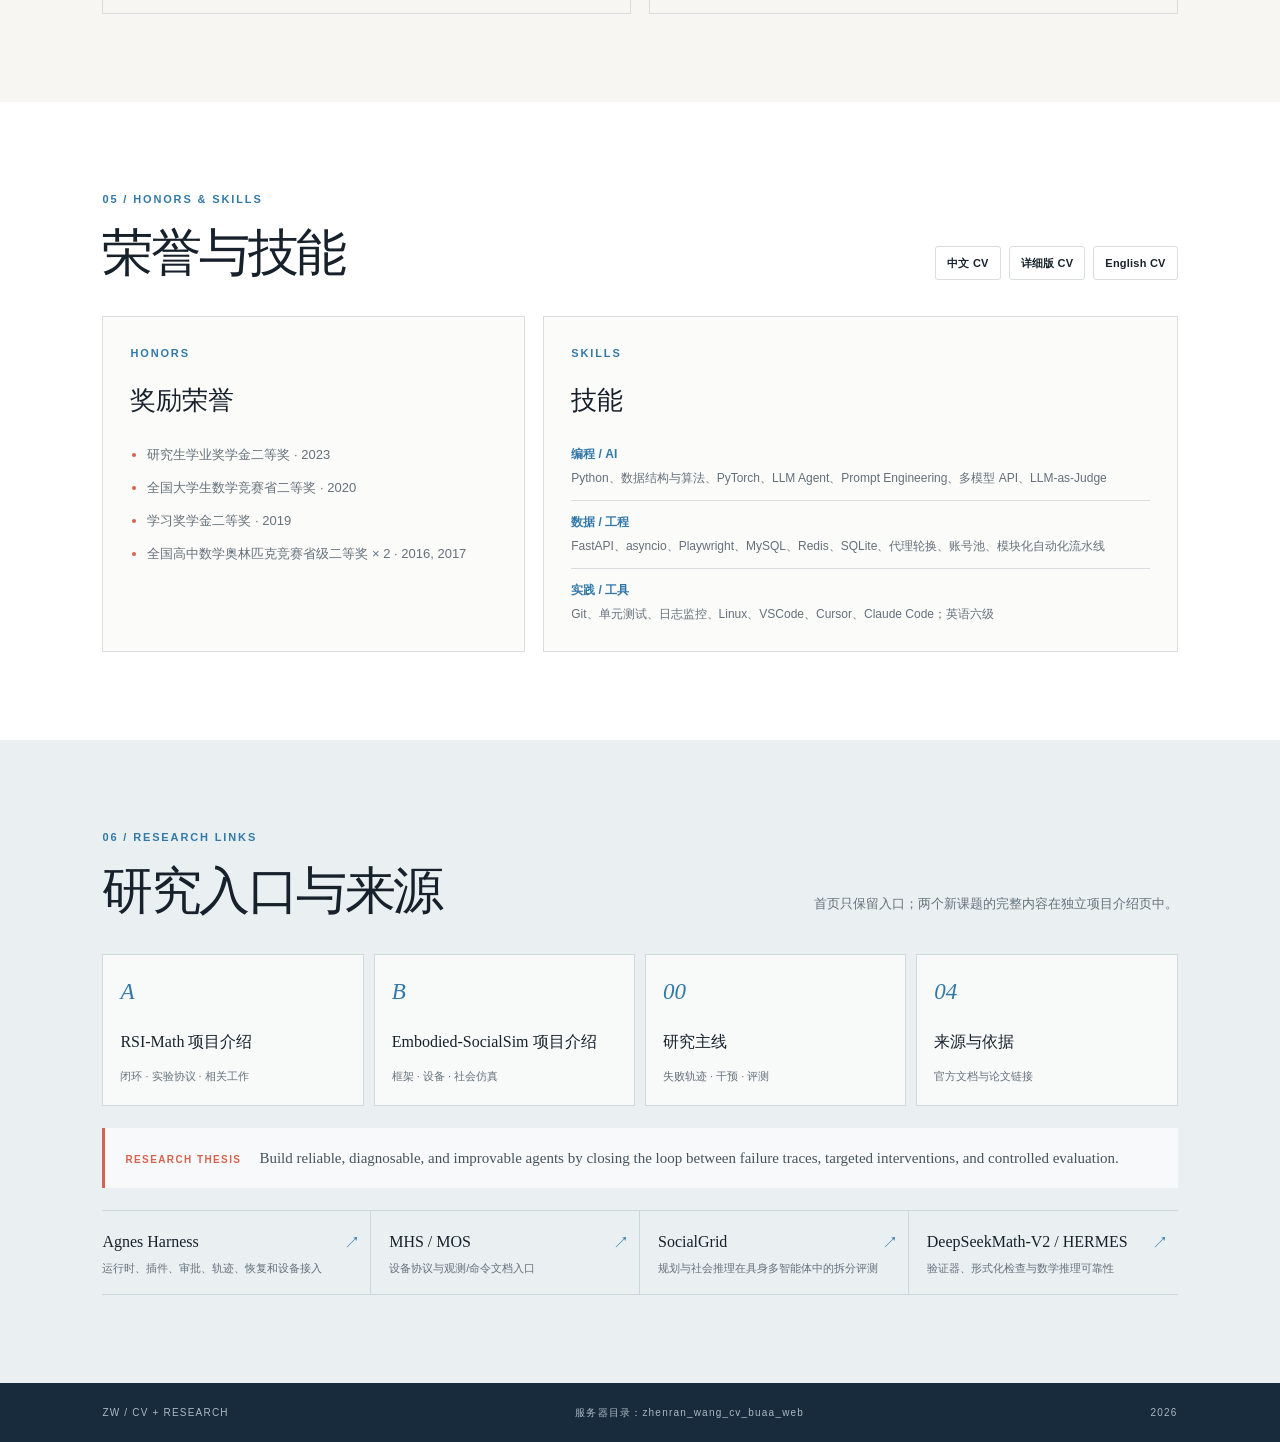
==== commit 7d038cda: "论文新标题、BUAA 博士、RSI-Math 重构为数学自动化 RSI 框架、VLN-R1 提到第2位；重编简历 PDF" ====
--- a/index.html
+++ b/index.html
@@ -72,33 +72,33 @@
               <p>拟构建设备侧具身 Agent 框架，连接设备状态、传感器观测、规划执行与恢复机制；社会仿真用于受控研究具身行为。</p>
               <div class="paper-card-foot"><span>Z. Wang†*, Z. Bian†, J. Li, Z. Qi*</span><i>阅读论文介绍 →</i></div>
             </a>
+            <a class="paper-card" href="papers/vln-r1.html">
+              <div class="paper-card-top"><span>02</span><b>CVPR 2027 UNDER REVIEW</b></div>
+              <h3>VLN-R1</h3>
+              <h4>Reinforcement Fine-Tuning of LVLMs for Generalizable Vision-Language Navigation</h4>
+              <p>在 LVLM 视觉语言导航上加强化微调：免 critic 的 GRPO 绕开价值估计，Time-Decayed Reward 把回合信用前移到早期决策；构建统一 MP3D/HM3D/RoboTHOR 的 VLN-Ego 接口。</p>
+              <div class="paper-card-foot"><span>Z. Qi†, Z. Wang†, Z. Zhang, Y. Yu, J. Wang, H. Zhao</span><i>阅读论文介绍 →</i></div>
+            </a>
             <a class="paper-card" href="papers/visual-rsi.html">
-              <div class="paper-card-top"><span>02</span><b>CVPR 2027 UNDER REVIEW</b></div>
+              <div class="paper-card-top"><span>03</span><b>CVPR 2027 UNDER REVIEW</b></div>
               <h3>Visual-RSI</h3>
-              <h4>Can Agents Turn Visual Evidence into Better Training Data?</h4>
+              <h4>Designing Data and Training Strategies from Visual Feedback</h4>
               <p>视觉失败诊断驱动的训练数据框架，覆盖图表、几何、流程图和网页界面；模型增益仍待完整实证。</p>
               <div class="paper-card-foot"><span>Z. Wang†, J. Li†, Z. Bian, F. Huang*, Z. Qi</span><i>阅读论文介绍 →</i></div>
             </a>
             <a class="paper-card" href="papers/societybench.html">
-              <div class="paper-card-top"><span>03</span><b>AAAI 2027 UNDER REVIEW</b></div>
+              <div class="paper-card-top"><span>04</span><b>AAAI 2027 UNDER REVIEW</b></div>
               <h3>SocietyBench</h3>
               <h4>Forecasting Counterfactual Social-World Evolution</h4>
               <p>提出 Retrospective Evaluation，以早期事件信息和匿名化实体评测社会事件走势与公众反应预测。</p>
               <div class="paper-card-foot"><span>Z. Wang†*, Z. Bian†, J. Li, Z. Qi*</span><i>阅读论文介绍 →</i></div>
             </a>
             <a class="paper-card" href="papers/groundbench.html">
-              <div class="paper-card-top"><span>04</span><b>CVPR 2027 UNDER REVIEW</b></div>
+              <div class="paper-card-top"><span>05</span><b>CVPR 2027 UNDER REVIEW</b></div>
               <h3>GroundBench</h3>
-              <h4>Multi-Resolution Polygon Grounding Exposes the Geometry Gap in VLMs</h4>
+              <h4>Benchmarking Visual Grounding Beyond Bounding Boxes</h4>
               <p>将图文指代从边界框升级为 exact-N 多边形，拆分目标选择与边界描摹，揭示 VLM 的输出几何鸿沟。</p>
               <div class="paper-card-foot"><span>Z. Bian†*, Z. Wang†*, J. Li, Z. Qi*</span><i>阅读论文介绍 →</i></div>
-            </a>
-            <a class="paper-card" href="papers/vln-r1.html">
-              <div class="paper-card-top"><span>05</span><b>CVPR 2027 UNDER REVIEW</b></div>
-              <h3>VLN-R1</h3>
-              <h4>Reinforcement Fine-Tuning of LVLMs for Generalizable Vision-Language Navigation</h4>
-              <p>在 LVLM 视觉语言导航上加强化微调：免 critic 的 GRPO 绕开价值估计，Time-Decayed Reward 把回合信用前移到早期决策；构建统一 MP3D/HM3D/RoboTHOR 的 VLN-Ego 接口。</p>
-              <div class="paper-card-foot"><span>Z. Qi†, Z. Wang†, Z. Zhang, Y. Yu, J. Wang, H. Zhao</span><i>阅读论文介绍 →</i></div>
             </a>
             <a class="paper-card" href="papers/worldcup.html">
               <div class="paper-card-top"><span>06</span><b>ARXIV</b></div>
@@ -131,7 +131,7 @@
             <p class="section-intro">两个新项目通过独立研究页展开架构、协议与评测交付；其余项目在本页直接展开工程细节。</p>
           </div>
           <div class="project-entry-grid">
-            <a class="project-entry project-entry-featured project-entry-coral" href="rsi-math.html"><span class="project-entry-badge">代表项目</span><span class="project-entry-number">A</span><div><p class="mini-kicker">IN PREPARATION / 2026.08 — PRESENT</p><h3>RSI-Math</h3><h4>数学推理模型的失败诊断与递归自改进数据框架</h4><p>围绕失败诊断、针对性干预与受控评测构建递归改进闭环。</p><div class="tag-row"><span>diagnosis</span><span>targeted data</span><span>verifier</span><span>controlled eval</span></div></div><i>查看项目细节 ↗</i></a>
+            <a class="project-entry project-entry-featured project-entry-coral" href="rsi-math.html"><span class="project-entry-badge">代表项目</span><span class="project-entry-number">A</span><div><p class="mini-kicker">IN PREPARATION / 2026.08 — PRESENT</p><h3>RSI-Math</h3><h4>面向数学推理的自动化 RSI 框架</h4><p>搭建面向 benchmark 的自动化 RSI 框架，统一完成 Math 与 Visual 两条实验线：视觉线产出 Visual-RSI 论文，数学线产出 RSI-Math 数学测试；框架覆盖失败诊断、可验证数据生成、训练与留出评测。</p><div class="tag-row"><span>auto-RSI</span><span>Math + Visual</span><span>verifier</span><span>GSM8K + MATH</span></div></div><i>查看项目细节 ↗</i></a>
             <a class="project-entry project-entry-featured project-entry-blue" href="embodied-socialsim.html"><span class="project-entry-badge">代表项目</span><span class="project-entry-number">B</span><div><p class="mini-kicker">IN PREPARATION / 2026.08 — PRESENT</p><h3>Embodied-SocialSim</h3><h4>面向具身机器人的可部署 Agent 框架与社会仿真系统</h4><p>把运行时、设备协议和社会仿真组织成可替换、可评测的系统骨架。</p><div class="tag-row"><span>device-ready</span><span>runtime</span><span>protocols</span><span>embodied eval</span></div></div><i>查看项目细节 ↗</i></a>
           </div>
           <div class="project-list homepage-project-list">
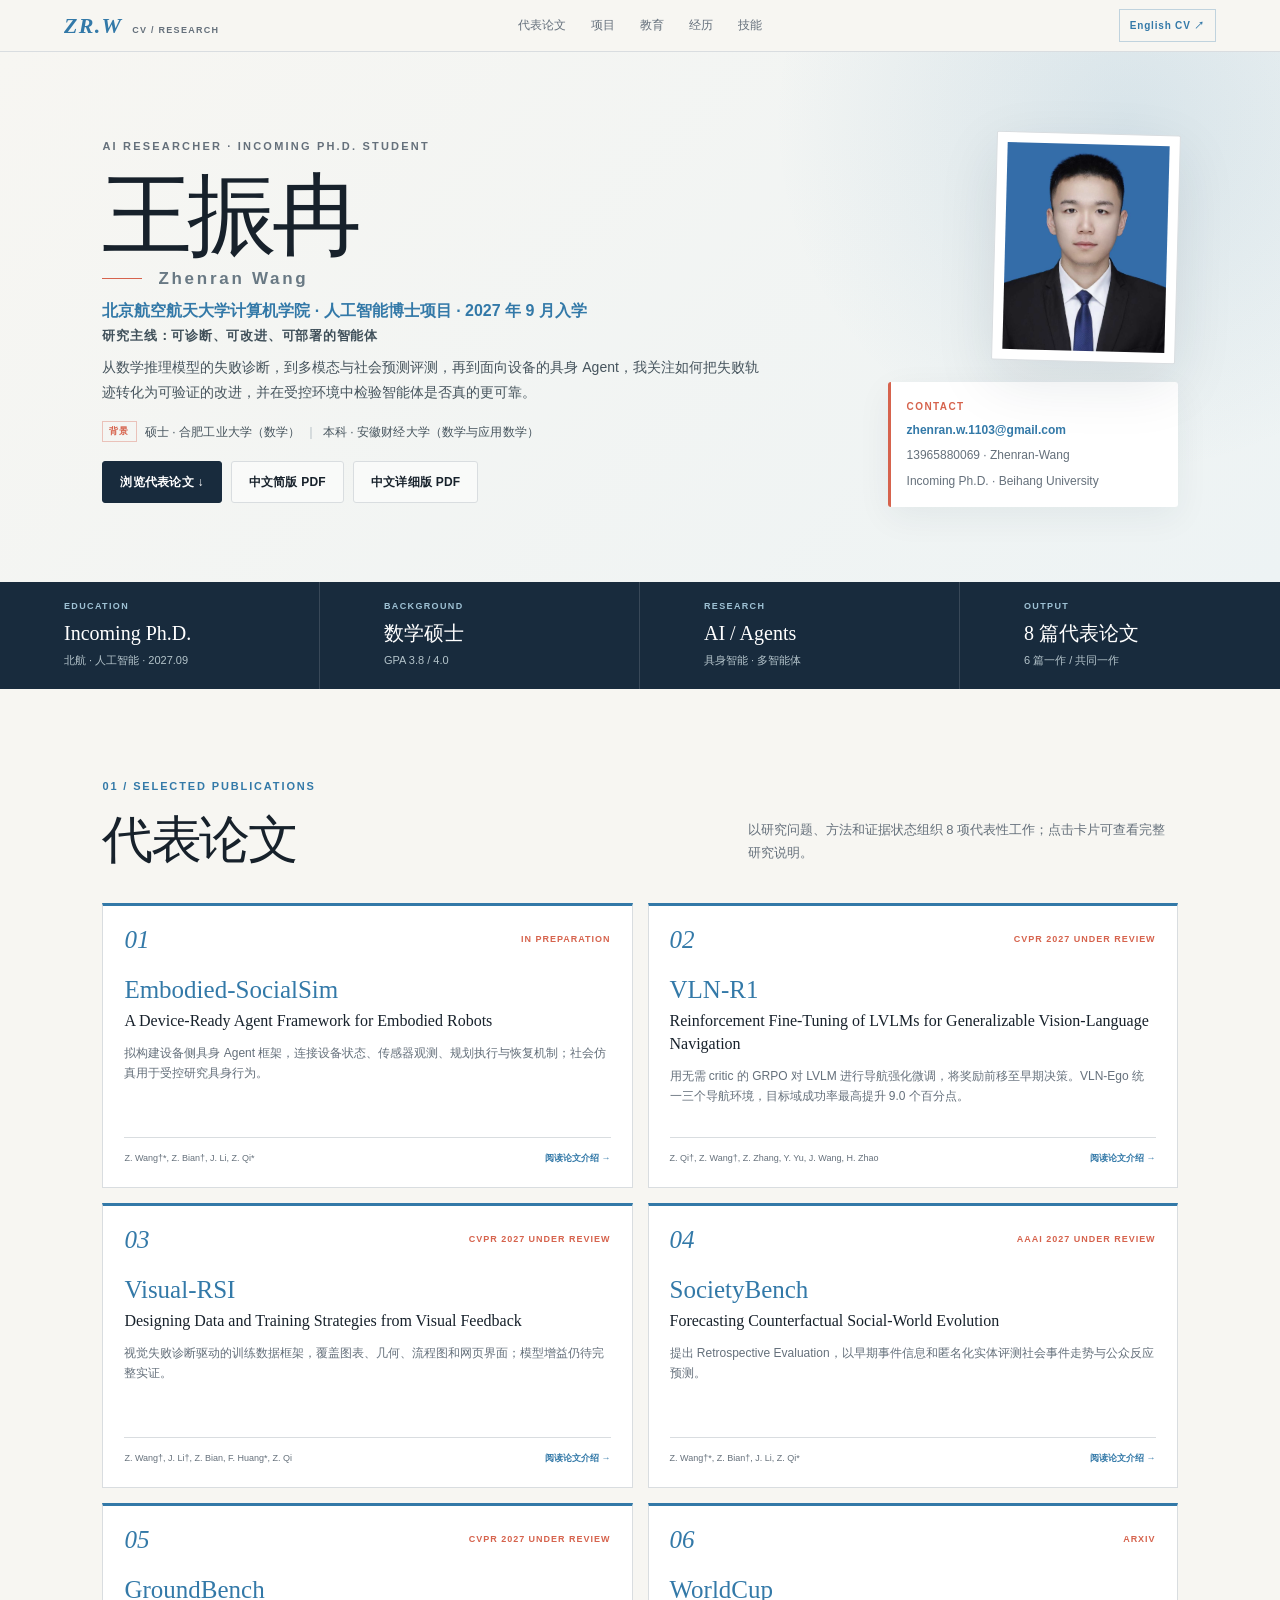
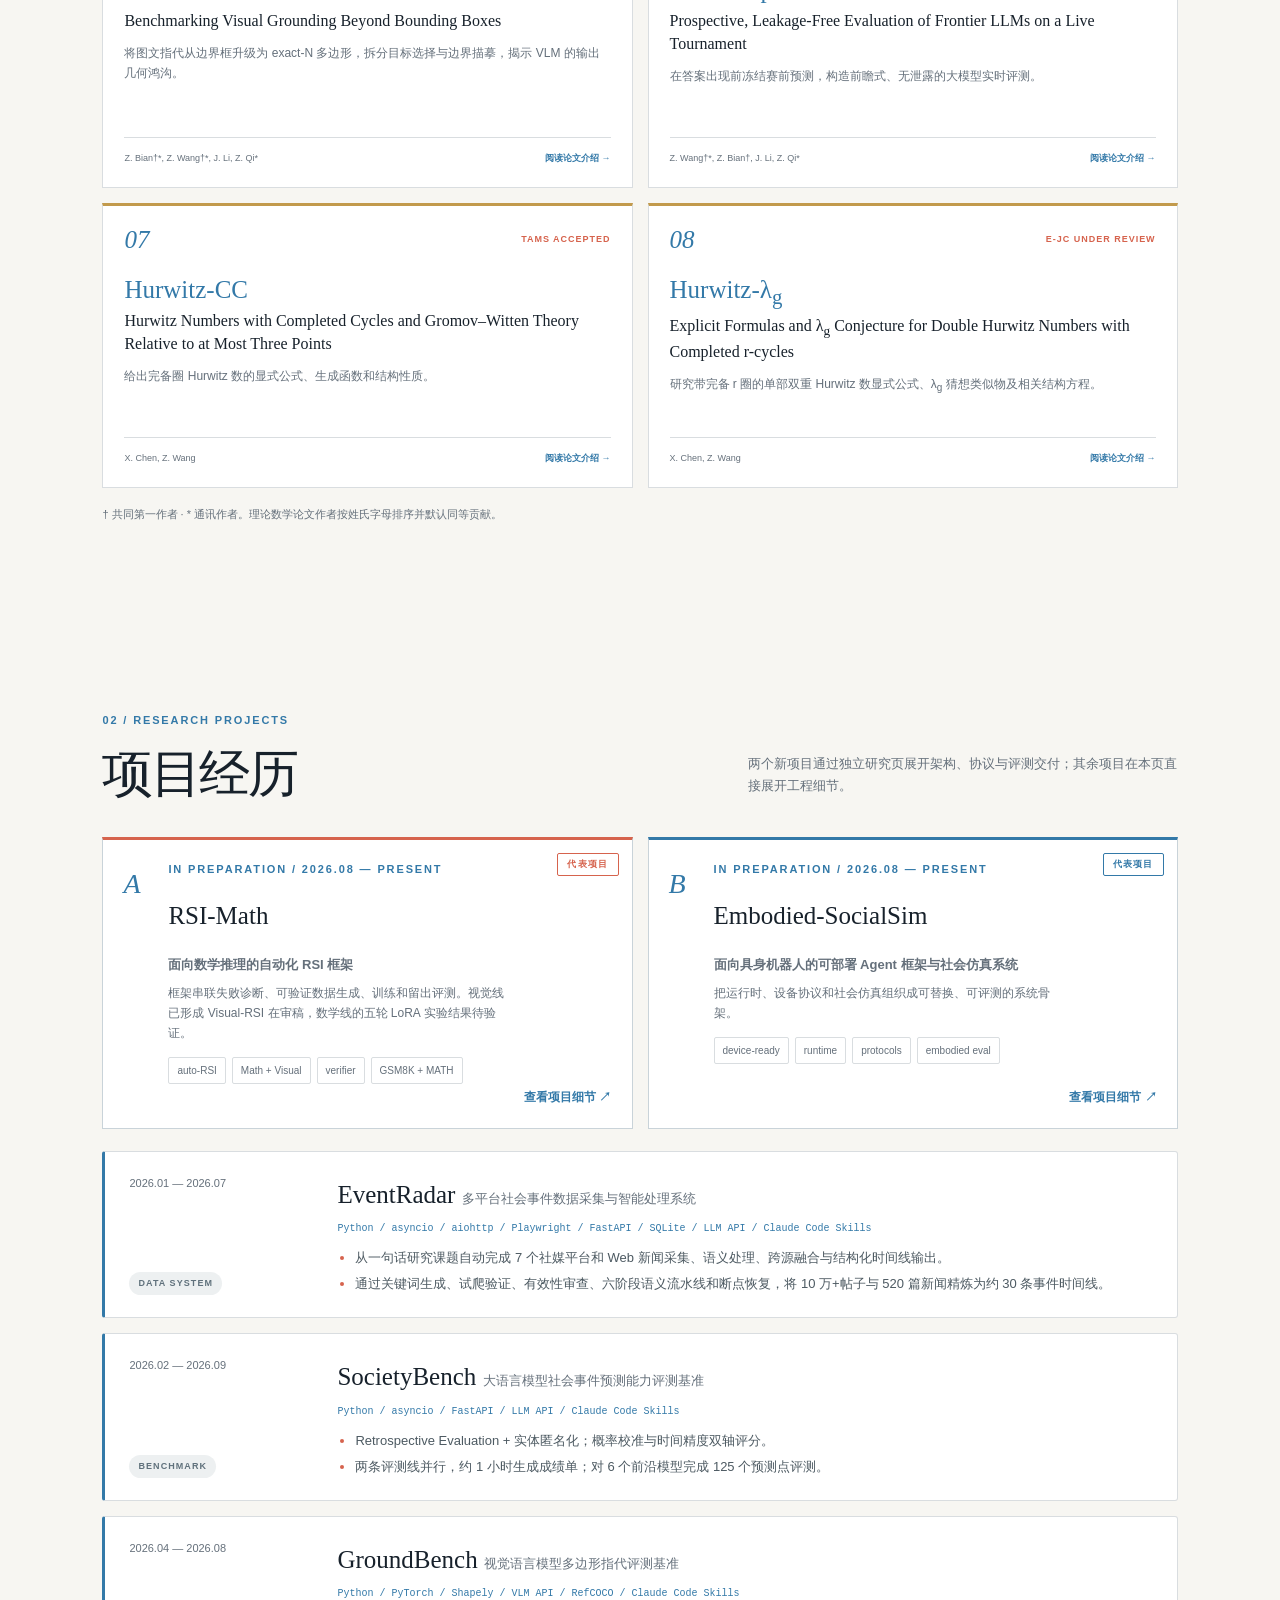
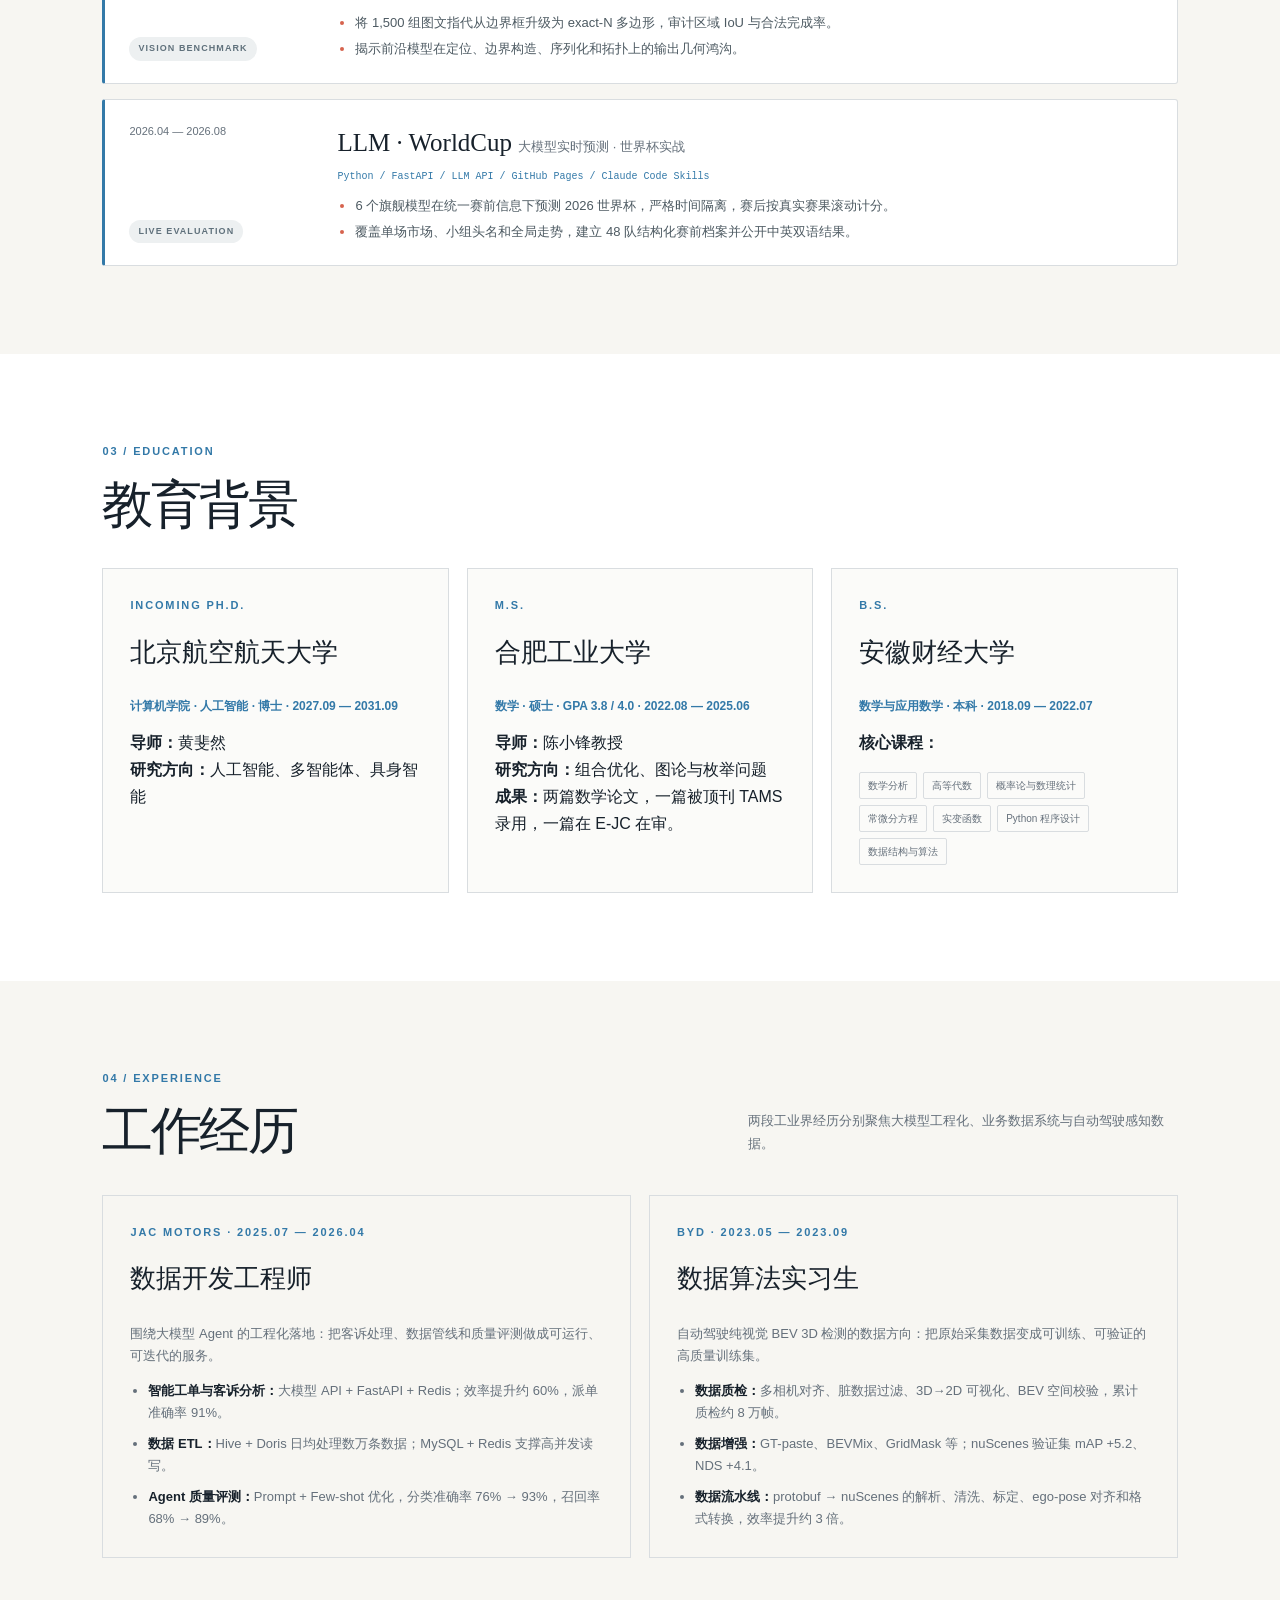
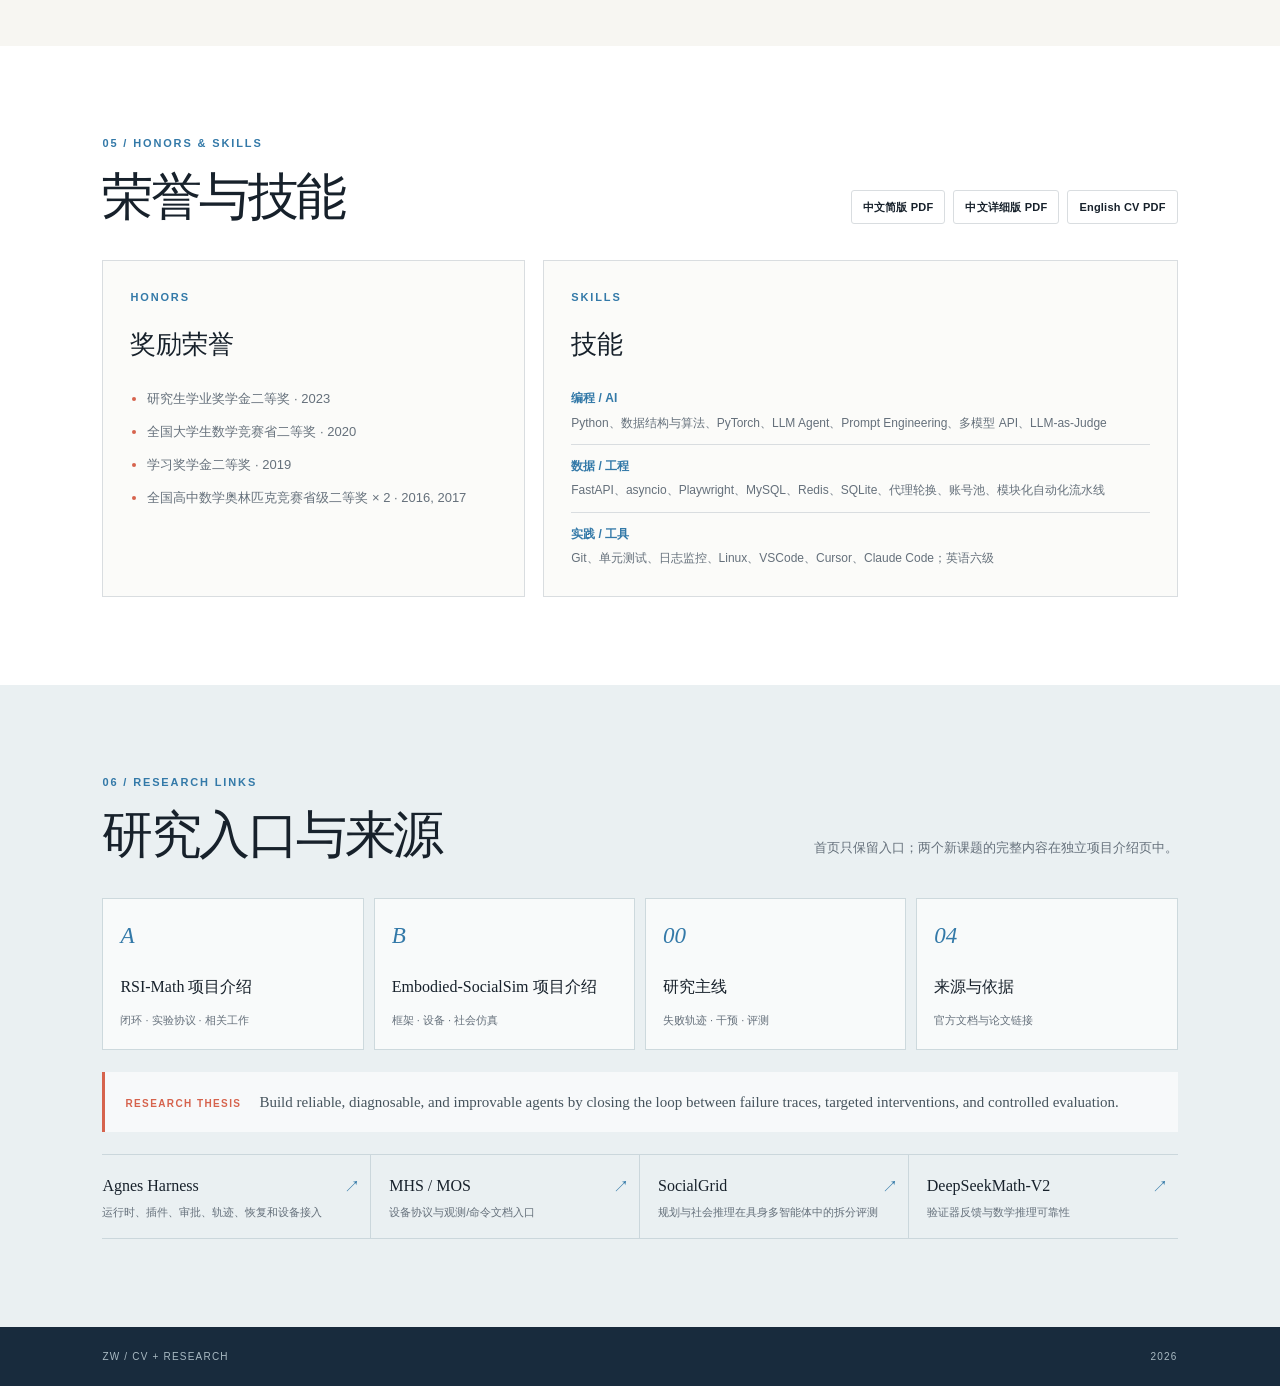
==== commit a9a32113: "校准北航版简历网站与中英文 PDF，恢复移动导航" ====
--- a/index.html
+++ b/index.html
@@ -4,12 +4,14 @@
     <meta charset="utf-8" />
     <meta name="viewport" content="width=device-width, initial-scale=1" />
     <meta name="description" content="Zhenran Wang · Incoming Ph.D. in AI at Beihang University · embodied agents, LLM evaluation, mathematical reasoning, and reliable agent systems." />
-    <meta property="og:title" content="Zhenran Wang · AI Researcher" />
+    <meta property="og:title" content="Zhenran Wang · CV &amp; Research" />
     <meta property="og:description" content="Research portfolio covering diagnosable reasoning, multimodal evaluation, and device-ready embodied agents." />
     <meta property="og:type" content="website" />
+    <meta property="og:url" content="https://co-minder.github.io/Zhenran.Wang-CV/" />
+    <link rel="canonical" href="https://co-minder.github.io/Zhenran.Wang-CV/" />
     <link rel="icon" href="assets/favicon.svg" type="image/svg+xml" />
     <title>Zhenran Wang · Incoming Ph.D. in AI</title>
-    <link rel="stylesheet" href="styles.css?v=20261101a" />
+    <link rel="stylesheet" href="styles.css?v=20261121a" />
   </head>
   <body class="homepage-new">
     <a class="skip-link" href="#main-content">跳到正文</a>
@@ -23,7 +25,7 @@
           <a href="#experience">经历</a>
           <a href="#skills">技能</a>
         </nav>
-        <a class="top-link" href="assets/cv/resume_en.pdf" download>Download English CV ↗</a>
+        <a class="top-link" href="assets/cv/resume_en.pdf" download>English CV ↗</a>
       </header>
 
       <main id="main-content">
@@ -31,14 +33,14 @@
           <div class="profile-hero-copy">
             <p class="eyebrow">AI RESEARCHER · INCOMING PH.D. STUDENT</p>
             <h1>王振冉<small>Zhenran Wang</small></h1>
-            <p class="profile-role">北京航空航天大学计算机学院 · 人工智能方向博士</p>
+            <p class="profile-role">北京航空航天大学计算机学院 · 人工智能博士项目 · 2027 年 9 月入学</p>
             <p class="profile-interests">研究主线：可诊断、可改进、可部署的智能体</p>
             <p class="profile-lede">从数学推理模型的失败诊断，到多模态与社会预测评测，再到面向设备的具身 Agent，我关注如何把失败轨迹转化为可验证的改进，并在受控环境中检验智能体是否真的更可靠。</p>
             <p class="profile-education"><b>背景</b><span>硕士 · 合肥工业大学（数学）</span><span>本科 · 安徽财经大学（数学与应用数学）</span></p>
             <div class="profile-actions">
               <a class="button button-primary" href="#publications">浏览代表论文 ↓</a>
-              <a class="button button-ghost" href="assets/cv/resume.pdf" download>中文简历 PDF</a>
-              <a class="button button-ghost" href="assets/cv/resume_detailed.pdf" download>详细版 CV PDF</a>
+              <a class="button button-ghost" href="assets/cv/resume.pdf" download>中文简版 PDF</a>
+              <a class="button button-ghost" href="assets/cv/resume_detailed.pdf" download>中文详细版 PDF</a>
             </div>
           </div>
           <div class="profile-hero-side">
@@ -56,7 +58,7 @@
           <div><span>EDUCATION</span><strong>Incoming Ph.D.</strong><small>北航 · 人工智能 · 2027.09</small></div>
           <div><span>BACKGROUND</span><strong>数学硕士</strong><small>GPA 3.8 / 4.0</small></div>
           <div><span>RESEARCH</span><strong>AI / Agents</strong><small>具身智能 · 多智能体</small></div>
-          <div><span>OUTPUT</span><strong>08 papers</strong><small>6 篇一作 / 共同一作</small></div>
+          <div><span>OUTPUT</span><strong>8 篇代表论文</strong><small>6 篇一作 / 共同一作</small></div>
         </section>
 
         <section class="section homepage-publications" id="publications">
@@ -76,7 +78,7 @@
               <div class="paper-card-top"><span>02</span><b>CVPR 2027 UNDER REVIEW</b></div>
               <h3>VLN-R1</h3>
               <h4>Reinforcement Fine-Tuning of LVLMs for Generalizable Vision-Language Navigation</h4>
-              <p>在 LVLM 视觉语言导航上加强化微调：免 critic 的 GRPO 绕开价值估计，Time-Decayed Reward 把回合信用前移到早期决策；构建统一 MP3D/HM3D/RoboTHOR 的 VLN-Ego 接口。</p>
+              <p>用无需 critic 的 GRPO 对 LVLM 进行导航强化微调，将奖励前移至早期决策。VLN-Ego 统一三个导航环境，目标域成功率最高提升 9.0 个百分点。</p>
               <div class="paper-card-foot"><span>Z. Qi†, Z. Wang†, Z. Zhang, Y. Yu, J. Wang, H. Zhao</span><i>阅读论文介绍 →</i></div>
             </a>
             <a class="paper-card" href="papers/visual-rsi.html">
@@ -110,14 +112,14 @@
             <a class="paper-card math-paper" href="papers/hurwitz-cc.html">
               <div class="paper-card-top"><span>07</span><b>TAMS ACCEPTED</b></div>
               <h3>Hurwitz-CC</h3>
-              <h4>Hurwitz Numbers with Completed Cycles and Gromov–Witten Theory</h4>
+              <h4>Hurwitz Numbers with Completed Cycles and Gromov–Witten Theory Relative to at Most Three Points</h4>
               <p>给出完备圈 Hurwitz 数的显式公式、生成函数和结构性质。</p>
               <div class="paper-card-foot"><span>X. Chen, Z. Wang</span><i>阅读论文介绍 →</i></div>
             </a>
             <a class="paper-card math-paper" href="papers/hurwitz-lambda.html">
               <div class="paper-card-top"><span>08</span><b>E-JC UNDER REVIEW</b></div>
               <h3>Hurwitz-λ<sub>g</sub></h3>
-              <h4>Explicit Formulas and λ<sub>g</sub> Conjecture for Double Hurwitz Numbers</h4>
+              <h4>Explicit Formulas and λ<sub>g</sub> Conjecture for Double Hurwitz Numbers with Completed r-cycles</h4>
               <p>研究带完备 r 圈的单部双重 Hurwitz 数显式公式、λ<sub>g</sub> 猜想类似物及相关结构方程。</p>
               <div class="paper-card-foot"><span>X. Chen, Z. Wang</span><i>阅读论文介绍 →</i></div>
             </a>
@@ -131,7 +133,7 @@
             <p class="section-intro">两个新项目通过独立研究页展开架构、协议与评测交付；其余项目在本页直接展开工程细节。</p>
           </div>
           <div class="project-entry-grid">
-            <a class="project-entry project-entry-featured project-entry-coral" href="rsi-math.html"><span class="project-entry-badge">代表项目</span><span class="project-entry-number">A</span><div><p class="mini-kicker">IN PREPARATION / 2026.08 — PRESENT</p><h3>RSI-Math</h3><h4>面向数学推理的自动化 RSI 框架</h4><p>搭建面向 benchmark 的自动化 RSI 框架，统一完成 Math 与 Visual 两条实验线：视觉线产出 Visual-RSI 论文，数学线产出 RSI-Math 数学测试；框架覆盖失败诊断、可验证数据生成、训练与留出评测。</p><div class="tag-row"><span>auto-RSI</span><span>Math + Visual</span><span>verifier</span><span>GSM8K + MATH</span></div></div><i>查看项目细节 ↗</i></a>
+            <a class="project-entry project-entry-featured project-entry-coral" href="rsi-math.html"><span class="project-entry-badge">代表项目</span><span class="project-entry-number">A</span><div><p class="mini-kicker">IN PREPARATION / 2026.08 — PRESENT</p><h3>RSI-Math</h3><h4>面向数学推理的自动化 RSI 框架</h4><p>框架串联失败诊断、可验证数据生成、训练和留出评测。视觉线已形成 Visual-RSI 在审稿，数学线的五轮 LoRA 实验结果待验证。</p><div class="tag-row"><span>auto-RSI</span><span>Math + Visual</span><span>verifier</span><span>GSM8K + MATH</span></div></div><i>查看项目细节 ↗</i></a>
             <a class="project-entry project-entry-featured project-entry-blue" href="embodied-socialsim.html"><span class="project-entry-badge">代表项目</span><span class="project-entry-number">B</span><div><p class="mini-kicker">IN PREPARATION / 2026.08 — PRESENT</p><h3>Embodied-SocialSim</h3><h4>面向具身机器人的可部署 Agent 框架与社会仿真系统</h4><p>把运行时、设备协议和社会仿真组织成可替换、可评测的系统骨架。</p><div class="tag-row"><span>device-ready</span><span>runtime</span><span>protocols</span><span>embodied eval</span></div></div><i>查看项目细节 ↗</i></a>
           </div>
           <div class="project-list homepage-project-list">
@@ -145,7 +147,7 @@
         <section class="section light-section" id="education">
           <div class="section-heading homepage-section-heading"><div><p class="eyebrow">03 / EDUCATION</p><h2>教育背景</h2></div></div>
           <div class="education-grid">
-            <article class="resume-block"><p class="mini-kicker">INCOMING PH.D.</p><h3>北京航空航天大学</h3><p class="degree-line">计算机学院 · 人工智能方向 · 2027.09 — 2031.09</p><p><b>导师：</b>黄斐然<br /><b>拟研究：</b>人工智能、多智能体、具身智能</p><p><b>代表工作：</b>Embodied-SocialSim、Visual-RSI、SocietyBench、GroundBench、WorldCup</p></article>
+            <article class="resume-block"><p class="mini-kicker">INCOMING PH.D.</p><h3>北京航空航天大学</h3><p class="degree-line">计算机学院 · 人工智能 · 博士 · 2027.09 — 2031.09</p><p><b>导师：</b>黄斐然<br /><b>研究方向：</b>人工智能、多智能体、具身智能</p></article>
             <article class="resume-block"><p class="mini-kicker">M.S.</p><h3>合肥工业大学</h3><p class="degree-line">数学 · 硕士 · GPA 3.8 / 4.0 · 2022.08 — 2025.06</p><p><b>导师：</b>陈小锋教授<br /><b>研究方向：</b>组合优化、图论与枚举问题<br /><b>成果：</b>两篇数学论文，一篇被顶刊 TAMS 录用，一篇在 E-JC 在审。</p></article>
             <article class="resume-block"><p class="mini-kicker">B.S.</p><h3>安徽财经大学</h3><p class="degree-line">数学与应用数学 · 本科 · 2018.09 — 2022.07</p><p><b>核心课程：</b></p><div class="tag-row course-tags"><span>数学分析</span><span>高等代数</span><span>概率论与数理统计</span><span>常微分方程</span><span>实变函数</span><span>Python 程序设计</span><span>数据结构与算法</span></div></article>
           </div>
@@ -160,7 +162,7 @@
         </section>
 
         <section class="section light-section" id="skills">
-          <div class="section-heading homepage-section-heading"><div><p class="eyebrow">05 / HONORS &amp; SKILLS</p><h2>荣誉与技能</h2></div><div class="download-group"><a class="button button-small" href="assets/cv/resume.pdf" download>中文 CV</a><a class="button button-small" href="assets/cv/resume_detailed.pdf" download>详细版 CV</a><a class="button button-small" href="assets/cv/resume_en.pdf" download>English CV</a></div></div>
+          <div class="section-heading homepage-section-heading"><div><p class="eyebrow">05 / HONORS &amp; SKILLS</p><h2>荣誉与技能</h2></div><div class="download-group"><a class="button button-small" href="assets/cv/resume.pdf" download>中文简版 PDF</a><a class="button button-small" href="assets/cv/resume_detailed.pdf" download>中文详细版 PDF</a><a class="button button-small" href="assets/cv/resume_en.pdf" download>English CV PDF</a></div></div>
           <div class="skill-columns"><article class="resume-block"><p class="mini-kicker">HONORS</p><h3>奖励荣誉</h3><ul class="plain-list"><li>研究生学业奖学金二等奖 · 2023</li><li>全国大学生数学竞赛省二等奖 · 2020</li><li>学习奖学金二等奖 · 2019</li><li>全国高中数学奥林匹克竞赛省级二等奖 × 2 · 2016, 2017</li></ul></article><article class="resume-block"><p class="mini-kicker">SKILLS</p><h3>技能</h3><div class="skill-group"><strong>编程 / AI</strong><p>Python、数据结构与算法、PyTorch、LLM Agent、Prompt Engineering、多模型 API、LLM-as-Judge</p></div><div class="skill-group"><strong>数据 / 工程</strong><p>FastAPI、asyncio、Playwright、MySQL、Redis、SQLite、代理轮换、账号池、模块化自动化流水线</p></div><div class="skill-group"><strong>实践 / 工具</strong><p>Git、单元测试、日志监控、Linux、VSCode、Cursor、Claude Code；英语六级</p></div></article></div>
         </section>
 
@@ -168,11 +170,11 @@
           <div class="section-heading homepage-section-heading"><div><p class="eyebrow">06 / RESEARCH LINKS</p><h2>研究入口与来源</h2></div><p class="section-intro">首页只保留入口；两个新课题的完整内容在独立项目介绍页中。</p></div>
           <div class="material-grid"><a class="material-card" href="rsi-math.html"><span>A</span><strong>RSI-Math 项目介绍</strong><small>闭环 · 实验协议 · 相关工作</small></a><a class="material-card" href="embodied-socialsim.html"><span>B</span><strong>Embodied-SocialSim 项目介绍</strong><small>框架 · 设备 · 社会仿真</small></a><a class="material-card" href="#research-note"><span>00</span><strong>研究主线</strong><small>失败轨迹 · 干预 · 评测</small></a><a class="material-card" href="#source-list"><span>04</span><strong>来源与依据</strong><small>官方文档与论文链接</small></a></div>
           <div id="research-note" class="research-note"><b>Research thesis</b><span>Build reliable, diagnosable, and improvable agents by closing the loop between failure traces, targeted interventions, and controlled evaluation.</span></div>
-          <div id="source-list" class="source-list"><a href="https://github.com/AgnesAI-Labs/agnes-harness" target="_blank" rel="noreferrer"><b>Agnes Harness</b><span>运行时、插件、审批、轨迹、恢复和设备接入</span><i>↗</i></a><a href="https://github.com/AgnesAI-Labs/agnes-harness/tree/main/docs" target="_blank" rel="noreferrer"><b>MHS / MOS</b><span>设备协议与观测/命令文档入口</span><i>↗</i></a><a href="https://arxiv.org/abs/2604.16022" target="_blank" rel="noreferrer"><b>SocialGrid</b><span>规划与社会推理在具身多智能体中的拆分评测</span><i>↗</i></a><a href="https://arxiv.org/abs/2511.22570" target="_blank" rel="noreferrer"><b>DeepSeekMath-V2 / HERMES</b><span>验证器、形式化检查与数学推理可靠性</span><i>↗</i></a></div>
+          <div id="source-list" class="source-list"><a href="https://github.com/AgnesAI-Labs/agnes-harness" target="_blank" rel="noreferrer"><b>Agnes Harness</b><span>运行时、插件、审批、轨迹、恢复和设备接入</span><i>↗</i></a><a href="https://github.com/AgnesAI-Labs/agnes-harness/tree/main/docs" target="_blank" rel="noreferrer"><b>MHS / MOS</b><span>设备协议与观测/命令文档入口</span><i>↗</i></a><a href="https://arxiv.org/abs/2604.16022" target="_blank" rel="noreferrer"><b>SocialGrid</b><span>规划与社会推理在具身多智能体中的拆分评测</span><i>↗</i></a><a href="https://arxiv.org/abs/2511.22570" target="_blank" rel="noreferrer"><b>DeepSeekMath-V2</b><span>验证器反馈与数学推理可靠性</span><i>↗</i></a></div>
         </section>
       </main>
 
-      <footer class="footer"><span>ZW / CV + RESEARCH</span><span>服务器目录：zhenran_wang_cv_buaa_web</span><span>2026</span></footer>
+      <footer class="footer"><span>ZW / CV + RESEARCH</span><span>2026</span></footer>
     </div>
     <script src="app.js?v=20261101a"></script>
   </body>
--- a/styles.css
+++ b/styles.css
@@ -177,8 +177,39 @@
 .project-entry { min-height: 215px; padding: 20px; }
 .project-entry h3 { font-size: 25px; }
 .project-entry p:not(.mini-kicker) { font-size: 12px; line-height: 1.65; }
+.homepage-new :is(main, section, #research-note, #source-list)[id] { scroll-margin-top: 64px; }
+
 @media (max-width: 900px) {
-  .homepage-new .topbar { padding-left: 5vw; padding-right: 5vw; }
+  .homepage-new .topbar {
+    height: auto;
+    grid-template-columns: 1fr auto;
+    grid-template-rows: 48px auto;
+    gap: 0 12px;
+  }
+
+  .homepage-new .topbar .top-link {
+    grid-column: 2;
+    grid-row: 1;
+  }
+
+  .homepage-new .topbar .topnav {
+    display: flex;
+    grid-column: 1 / -1;
+    justify-self: stretch;
+    justify-content: space-between;
+    gap: 4px 8px;
+    flex-wrap: wrap;
+    border-top: 1px solid var(--line);
+  }
+
+  .homepage-new .topbar .topnav a {
+    display: flex;
+    align-items: center;
+    min-height: 38px;
+    padding: 0 5px;
+  }
+
+  .homepage-new :is(main, section, #research-note, #source-list)[id] { scroll-margin-top: 100px; }
   .profile-hero { min-height: 0; padding-top: 56px; padding-bottom: 48px; }
 }
 @media (max-width: 560px) {
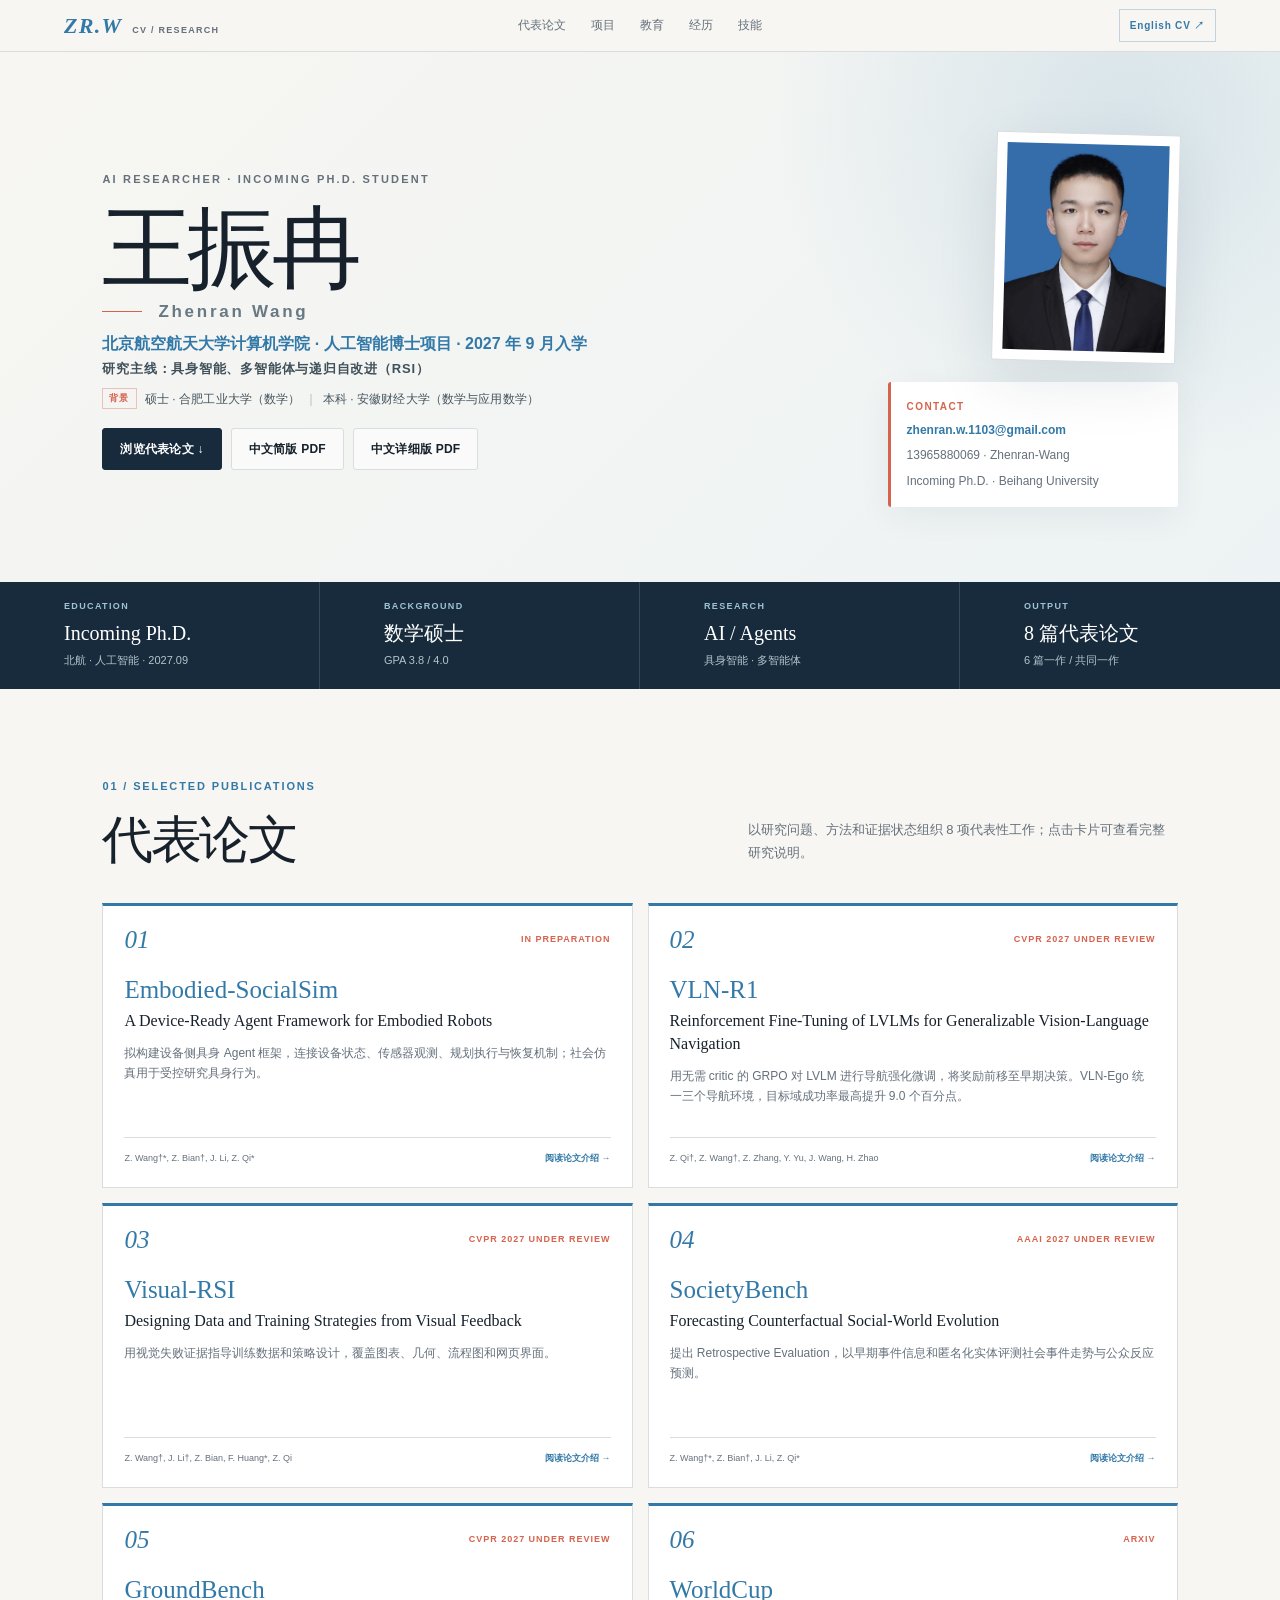
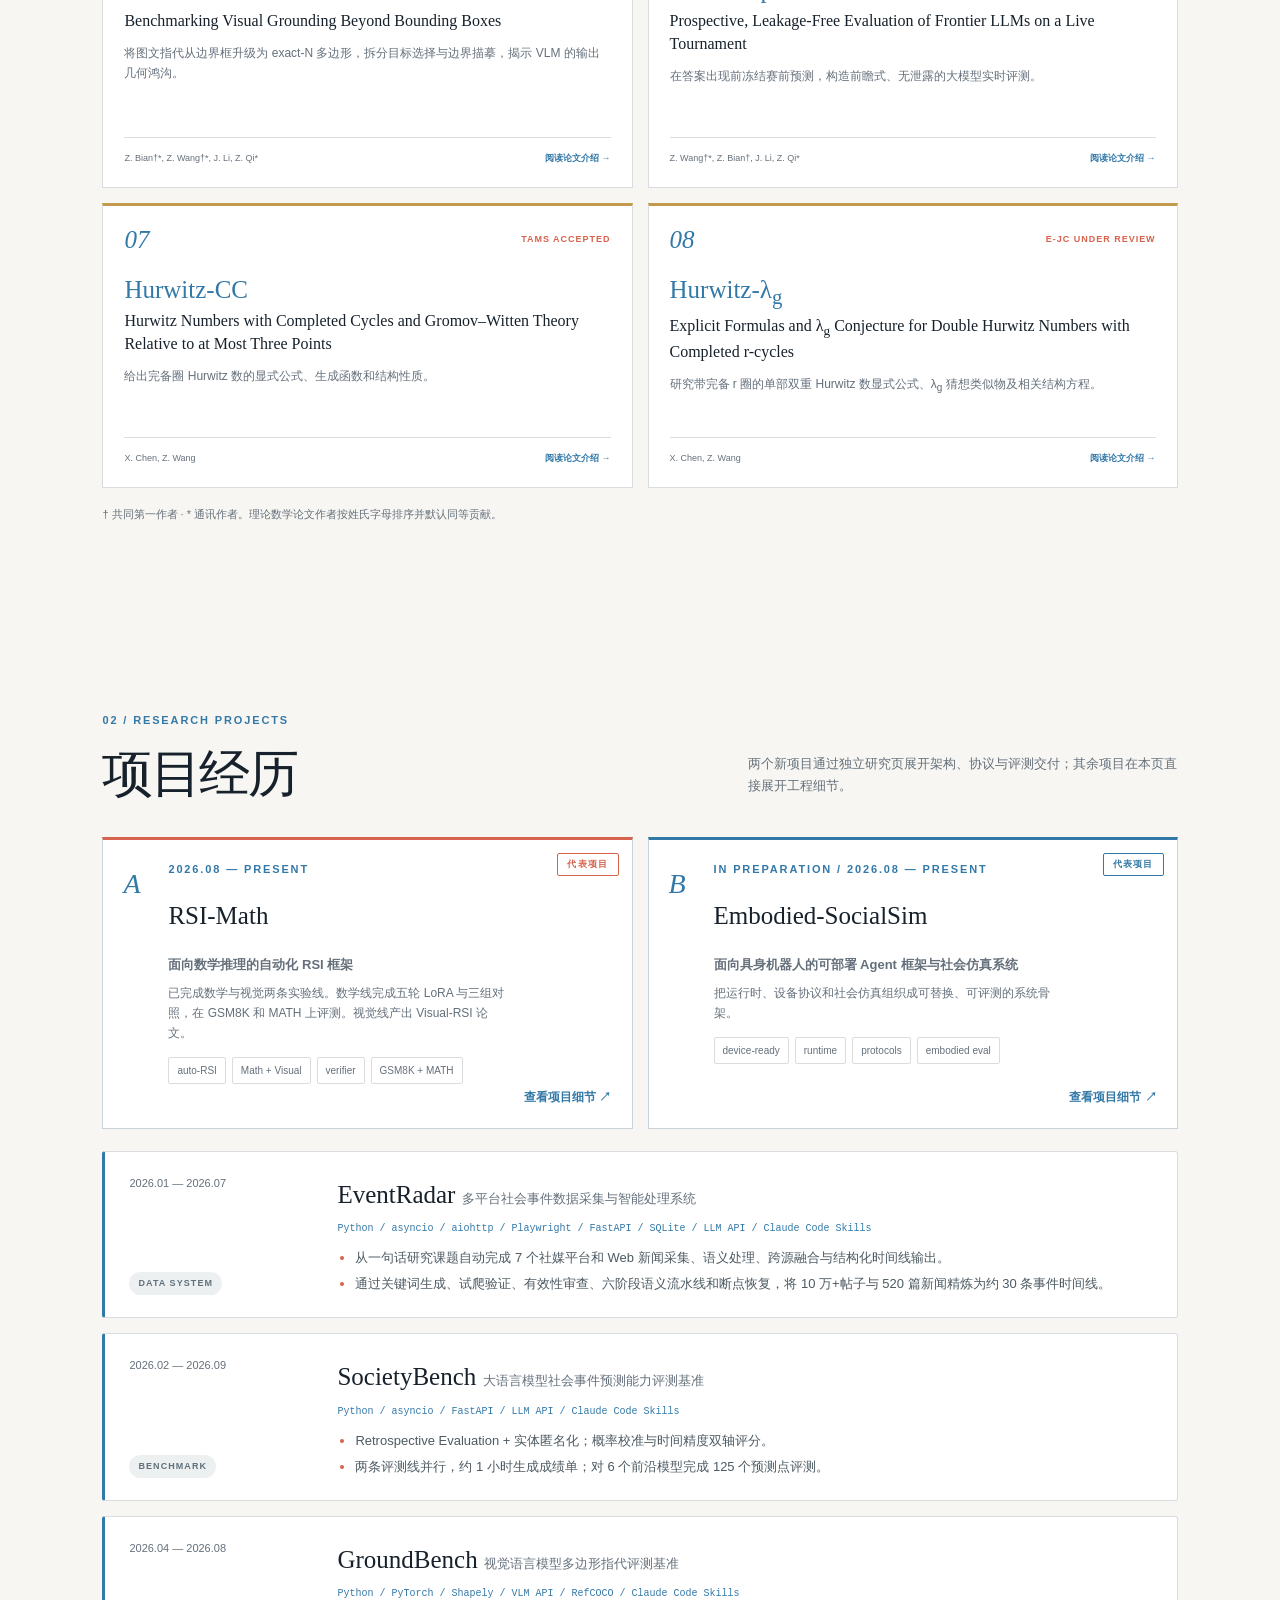
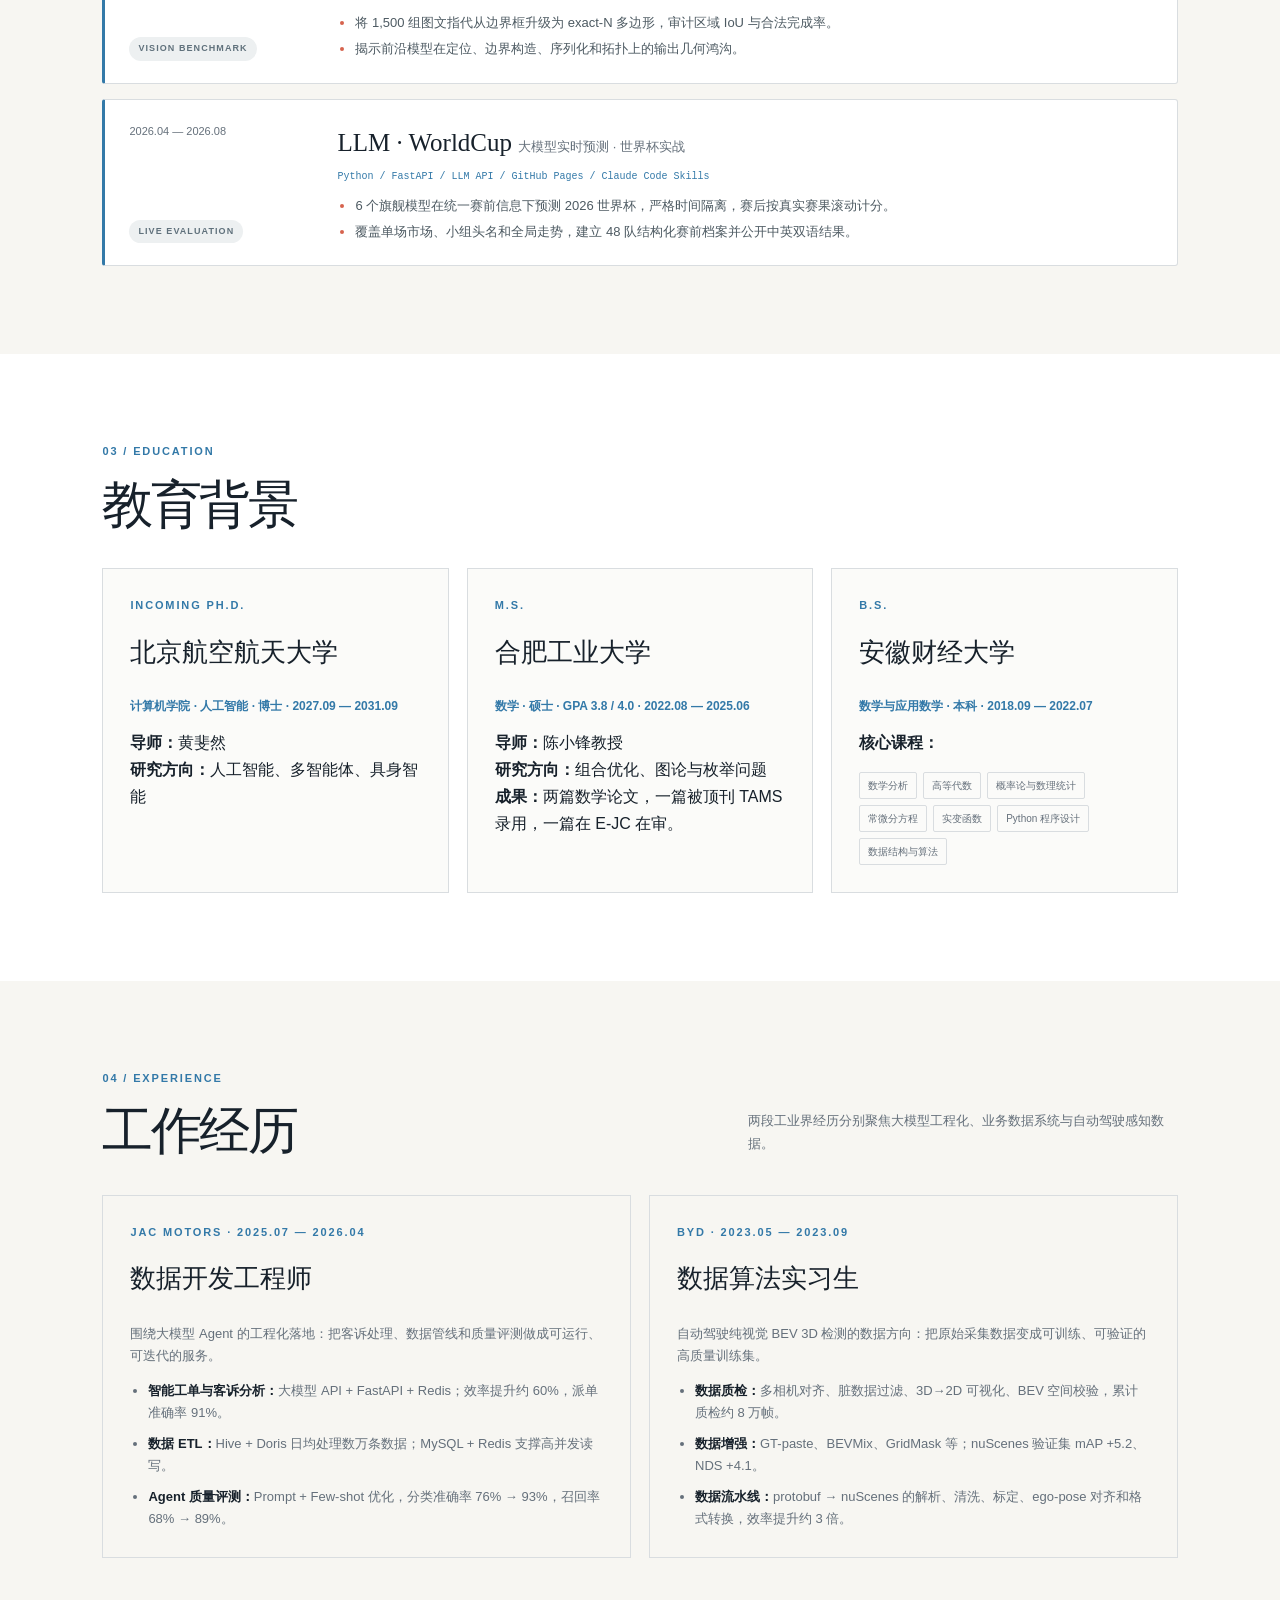
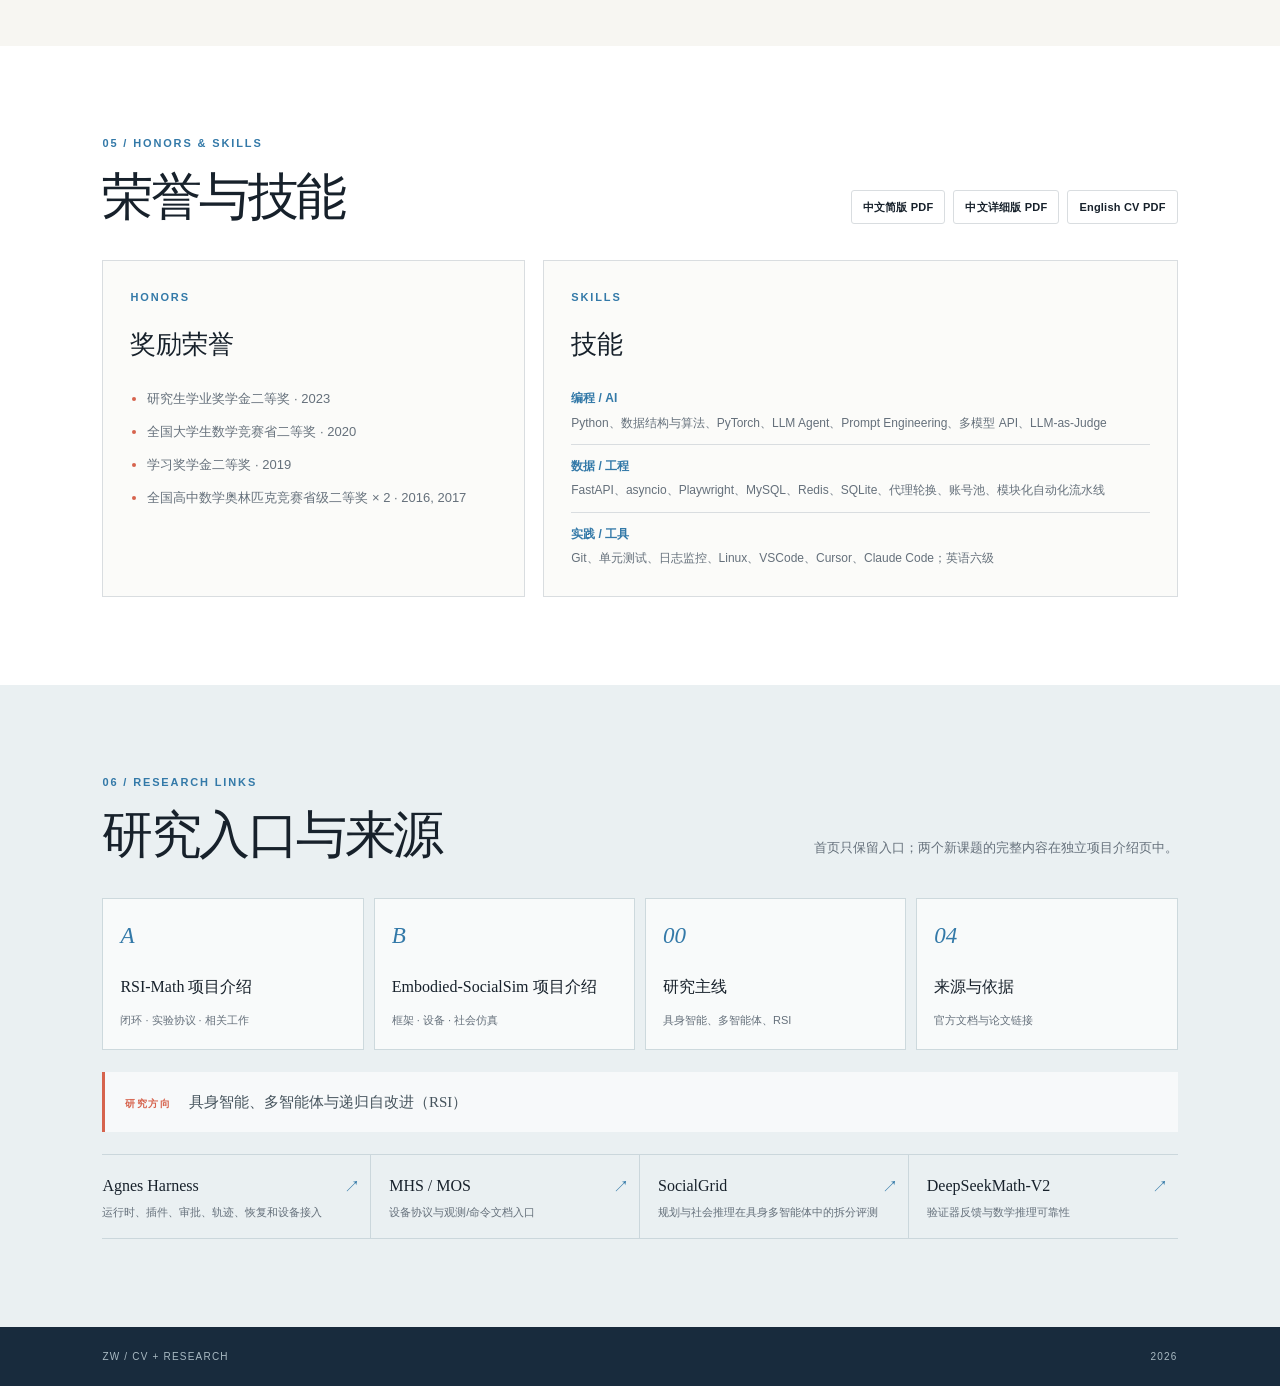
==== commit db86e545: "精简研究主线并同步已完成的 RSI-Math 实验" ====
--- a/index.html
+++ b/index.html
@@ -3,9 +3,9 @@
   <head>
     <meta charset="utf-8" />
     <meta name="viewport" content="width=device-width, initial-scale=1" />
-    <meta name="description" content="Zhenran Wang · Incoming Ph.D. in AI at Beihang University · embodied agents, LLM evaluation, mathematical reasoning, and reliable agent systems." />
+    <meta name="description" content="Zhenran Wang · Incoming Ph.D. in AI at Beihang University · embodied intelligence, multi-agent systems, and recursive self-improvement (RSI)." />
     <meta property="og:title" content="Zhenran Wang · CV &amp; Research" />
-    <meta property="og:description" content="Research portfolio covering diagnosable reasoning, multimodal evaluation, and device-ready embodied agents." />
+    <meta property="og:description" content="Research in embodied intelligence, multi-agent systems, and recursive self-improvement (RSI)." />
     <meta property="og:type" content="website" />
     <meta property="og:url" content="https://co-minder.github.io/Zhenran.Wang-CV/" />
     <link rel="canonical" href="https://co-minder.github.io/Zhenran.Wang-CV/" />
@@ -34,8 +34,7 @@
             <p class="eyebrow">AI RESEARCHER · INCOMING PH.D. STUDENT</p>
             <h1>王振冉<small>Zhenran Wang</small></h1>
             <p class="profile-role">北京航空航天大学计算机学院 · 人工智能博士项目 · 2027 年 9 月入学</p>
-            <p class="profile-interests">研究主线：可诊断、可改进、可部署的智能体</p>
-            <p class="profile-lede">从数学推理模型的失败诊断，到多模态与社会预测评测，再到面向设备的具身 Agent，我关注如何把失败轨迹转化为可验证的改进，并在受控环境中检验智能体是否真的更可靠。</p>
+            <p class="profile-interests">研究主线：具身智能、多智能体与递归自改进（RSI）</p>
             <p class="profile-education"><b>背景</b><span>硕士 · 合肥工业大学（数学）</span><span>本科 · 安徽财经大学（数学与应用数学）</span></p>
             <div class="profile-actions">
               <a class="button button-primary" href="#publications">浏览代表论文 ↓</a>
@@ -85,7 +84,7 @@
               <div class="paper-card-top"><span>03</span><b>CVPR 2027 UNDER REVIEW</b></div>
               <h3>Visual-RSI</h3>
               <h4>Designing Data and Training Strategies from Visual Feedback</h4>
-              <p>视觉失败诊断驱动的训练数据框架，覆盖图表、几何、流程图和网页界面；模型增益仍待完整实证。</p>
+              <p>用视觉失败证据指导训练数据和策略设计，覆盖图表、几何、流程图和网页界面。</p>
               <div class="paper-card-foot"><span>Z. Wang†, J. Li†, Z. Bian, F. Huang*, Z. Qi</span><i>阅读论文介绍 →</i></div>
             </a>
             <a class="paper-card" href="papers/societybench.html">
@@ -133,7 +132,7 @@
             <p class="section-intro">两个新项目通过独立研究页展开架构、协议与评测交付；其余项目在本页直接展开工程细节。</p>
           </div>
           <div class="project-entry-grid">
-            <a class="project-entry project-entry-featured project-entry-coral" href="rsi-math.html"><span class="project-entry-badge">代表项目</span><span class="project-entry-number">A</span><div><p class="mini-kicker">IN PREPARATION / 2026.08 — PRESENT</p><h3>RSI-Math</h3><h4>面向数学推理的自动化 RSI 框架</h4><p>框架串联失败诊断、可验证数据生成、训练和留出评测。视觉线已形成 Visual-RSI 在审稿，数学线的五轮 LoRA 实验结果待验证。</p><div class="tag-row"><span>auto-RSI</span><span>Math + Visual</span><span>verifier</span><span>GSM8K + MATH</span></div></div><i>查看项目细节 ↗</i></a>
+            <a class="project-entry project-entry-featured project-entry-coral" href="rsi-math.html"><span class="project-entry-badge">代表项目</span><span class="project-entry-number">A</span><div><p class="mini-kicker">2026.08 — PRESENT</p><h3>RSI-Math</h3><h4>面向数学推理的自动化 RSI 框架</h4><p>已完成数学与视觉两条实验线。数学线完成五轮 LoRA 与三组对照，在 GSM8K 和 MATH 上评测。视觉线产出 Visual-RSI 论文。</p><div class="tag-row"><span>auto-RSI</span><span>Math + Visual</span><span>verifier</span><span>GSM8K + MATH</span></div></div><i>查看项目细节 ↗</i></a>
             <a class="project-entry project-entry-featured project-entry-blue" href="embodied-socialsim.html"><span class="project-entry-badge">代表项目</span><span class="project-entry-number">B</span><div><p class="mini-kicker">IN PREPARATION / 2026.08 — PRESENT</p><h3>Embodied-SocialSim</h3><h4>面向具身机器人的可部署 Agent 框架与社会仿真系统</h4><p>把运行时、设备协议和社会仿真组织成可替换、可评测的系统骨架。</p><div class="tag-row"><span>device-ready</span><span>runtime</span><span>protocols</span><span>embodied eval</span></div></div><i>查看项目细节 ↗</i></a>
           </div>
           <div class="project-list homepage-project-list">
@@ -168,8 +167,8 @@
 
         <section class="section source-section" id="sources">
           <div class="section-heading homepage-section-heading"><div><p class="eyebrow">06 / RESEARCH LINKS</p><h2>研究入口与来源</h2></div><p class="section-intro">首页只保留入口；两个新课题的完整内容在独立项目介绍页中。</p></div>
-          <div class="material-grid"><a class="material-card" href="rsi-math.html"><span>A</span><strong>RSI-Math 项目介绍</strong><small>闭环 · 实验协议 · 相关工作</small></a><a class="material-card" href="embodied-socialsim.html"><span>B</span><strong>Embodied-SocialSim 项目介绍</strong><small>框架 · 设备 · 社会仿真</small></a><a class="material-card" href="#research-note"><span>00</span><strong>研究主线</strong><small>失败轨迹 · 干预 · 评测</small></a><a class="material-card" href="#source-list"><span>04</span><strong>来源与依据</strong><small>官方文档与论文链接</small></a></div>
-          <div id="research-note" class="research-note"><b>Research thesis</b><span>Build reliable, diagnosable, and improvable agents by closing the loop between failure traces, targeted interventions, and controlled evaluation.</span></div>
+          <div class="material-grid"><a class="material-card" href="rsi-math.html"><span>A</span><strong>RSI-Math 项目介绍</strong><small>闭环 · 实验协议 · 相关工作</small></a><a class="material-card" href="embodied-socialsim.html"><span>B</span><strong>Embodied-SocialSim 项目介绍</strong><small>框架 · 设备 · 社会仿真</small></a><a class="material-card" href="#research-note"><span>00</span><strong>研究主线</strong><small>具身智能、多智能体、RSI</small></a><a class="material-card" href="#source-list"><span>04</span><strong>来源与依据</strong><small>官方文档与论文链接</small></a></div>
+          <div id="research-note" class="research-note"><b>研究方向</b><span>具身智能、多智能体与递归自改进（RSI）</span></div>
           <div id="source-list" class="source-list"><a href="https://github.com/AgnesAI-Labs/agnes-harness" target="_blank" rel="noreferrer"><b>Agnes Harness</b><span>运行时、插件、审批、轨迹、恢复和设备接入</span><i>↗</i></a><a href="https://github.com/AgnesAI-Labs/agnes-harness/tree/main/docs" target="_blank" rel="noreferrer"><b>MHS / MOS</b><span>设备协议与观测/命令文档入口</span><i>↗</i></a><a href="https://arxiv.org/abs/2604.16022" target="_blank" rel="noreferrer"><b>SocialGrid</b><span>规划与社会推理在具身多智能体中的拆分评测</span><i>↗</i></a><a href="https://arxiv.org/abs/2511.22570" target="_blank" rel="noreferrer"><b>DeepSeekMath-V2</b><span>验证器反馈与数学推理可靠性</span><i>↗</i></a></div>
         </section>
       </main>
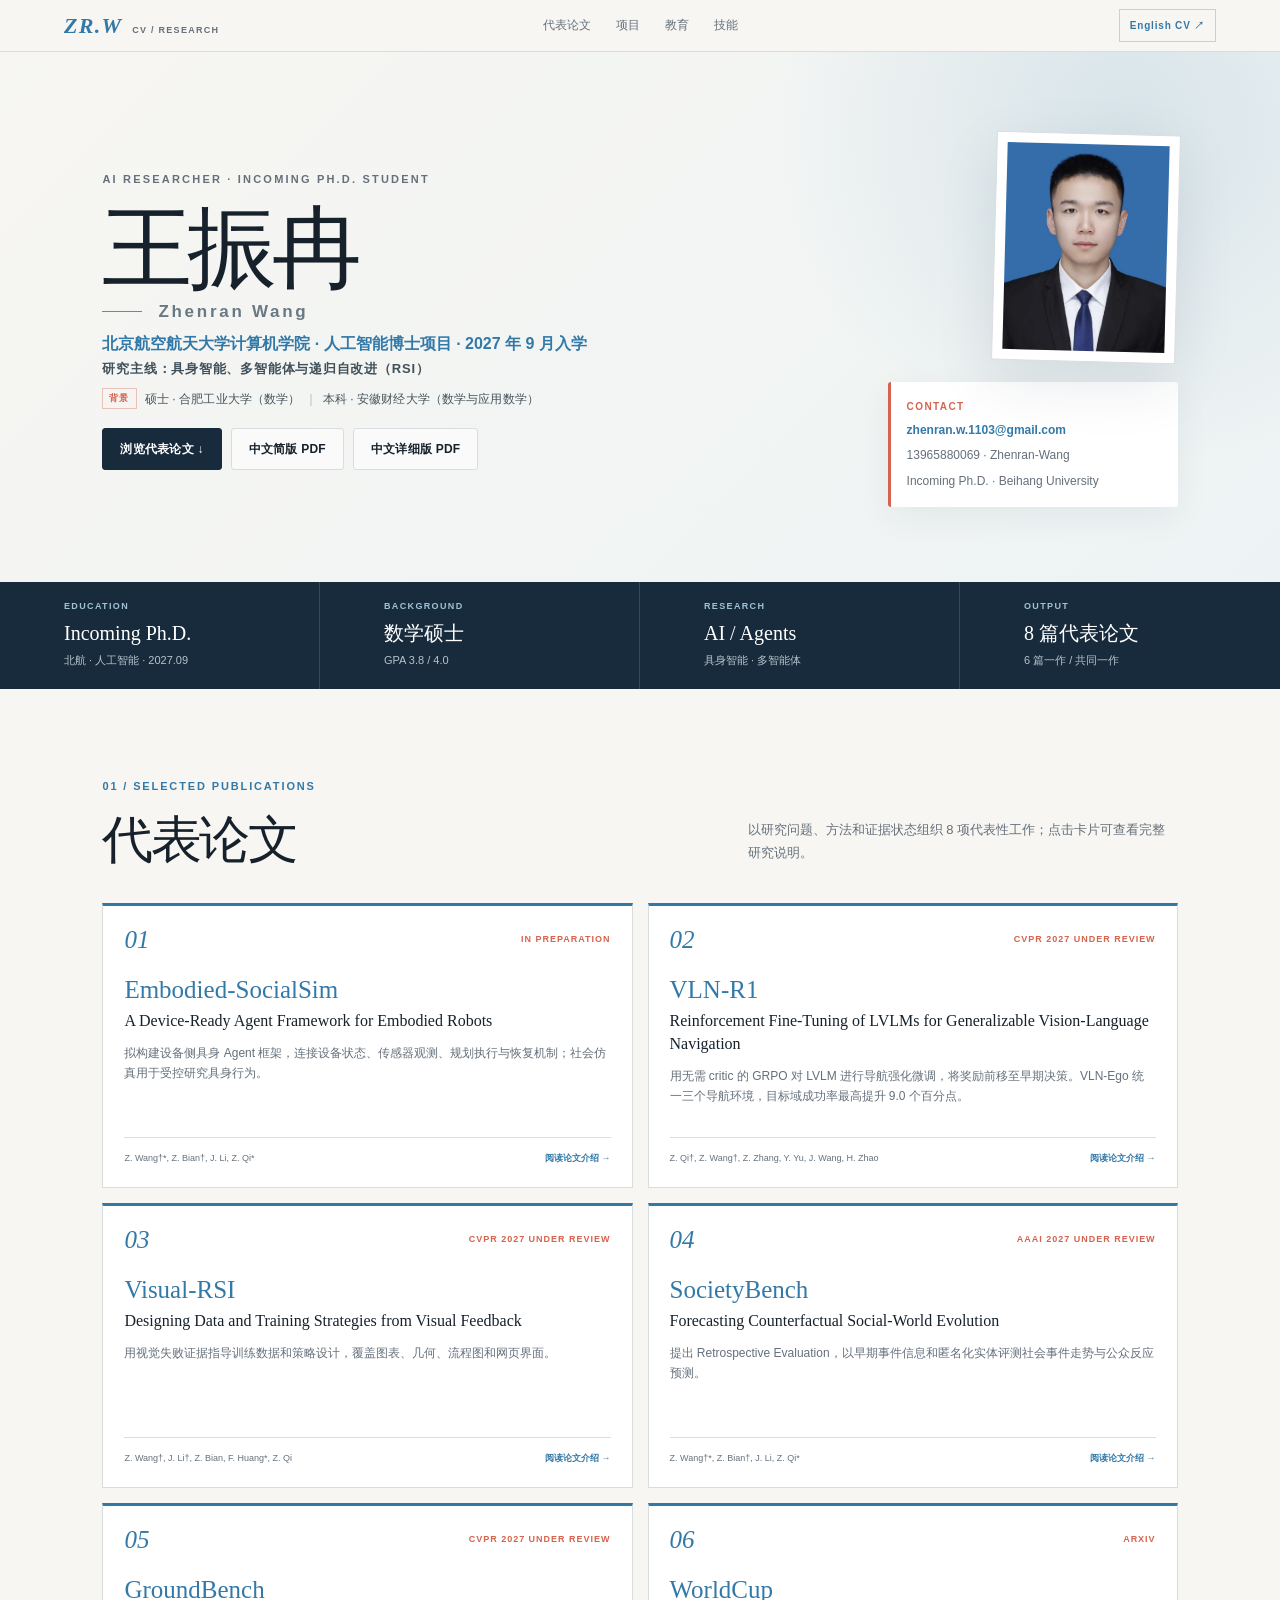
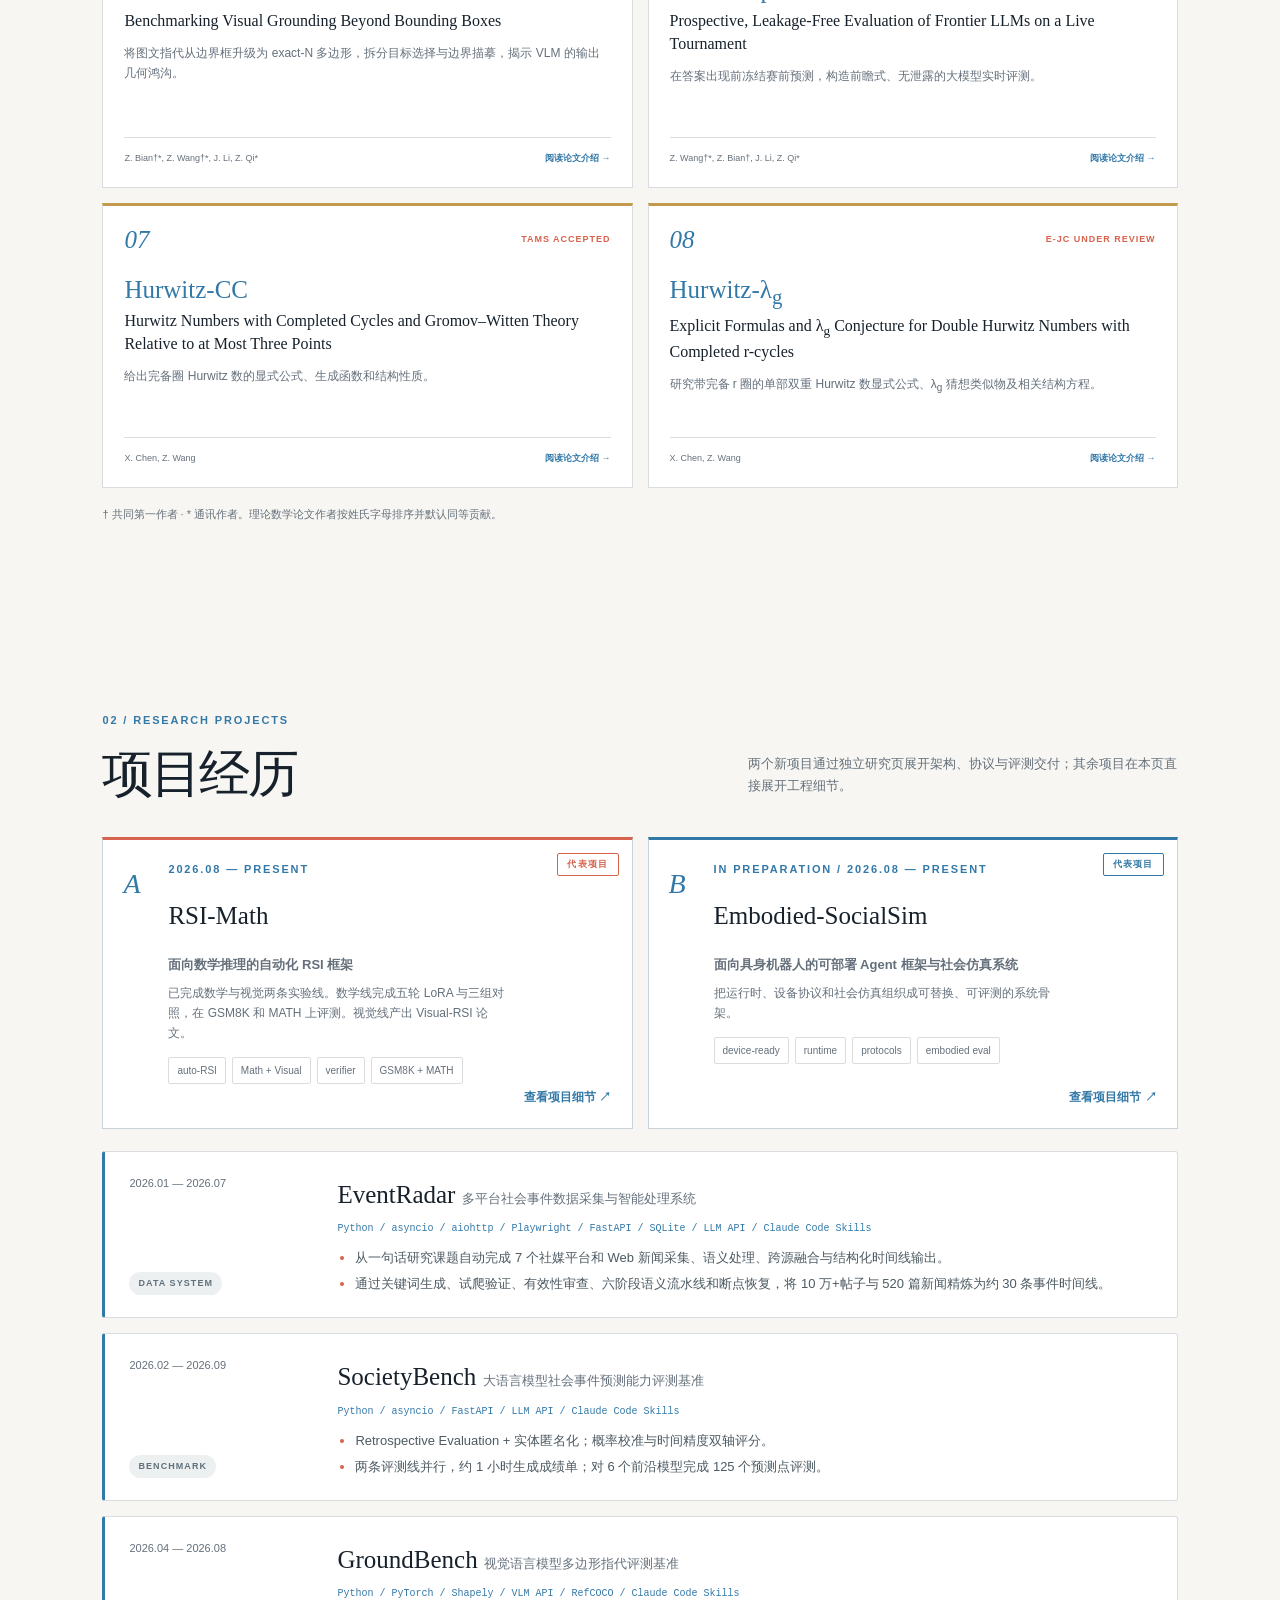
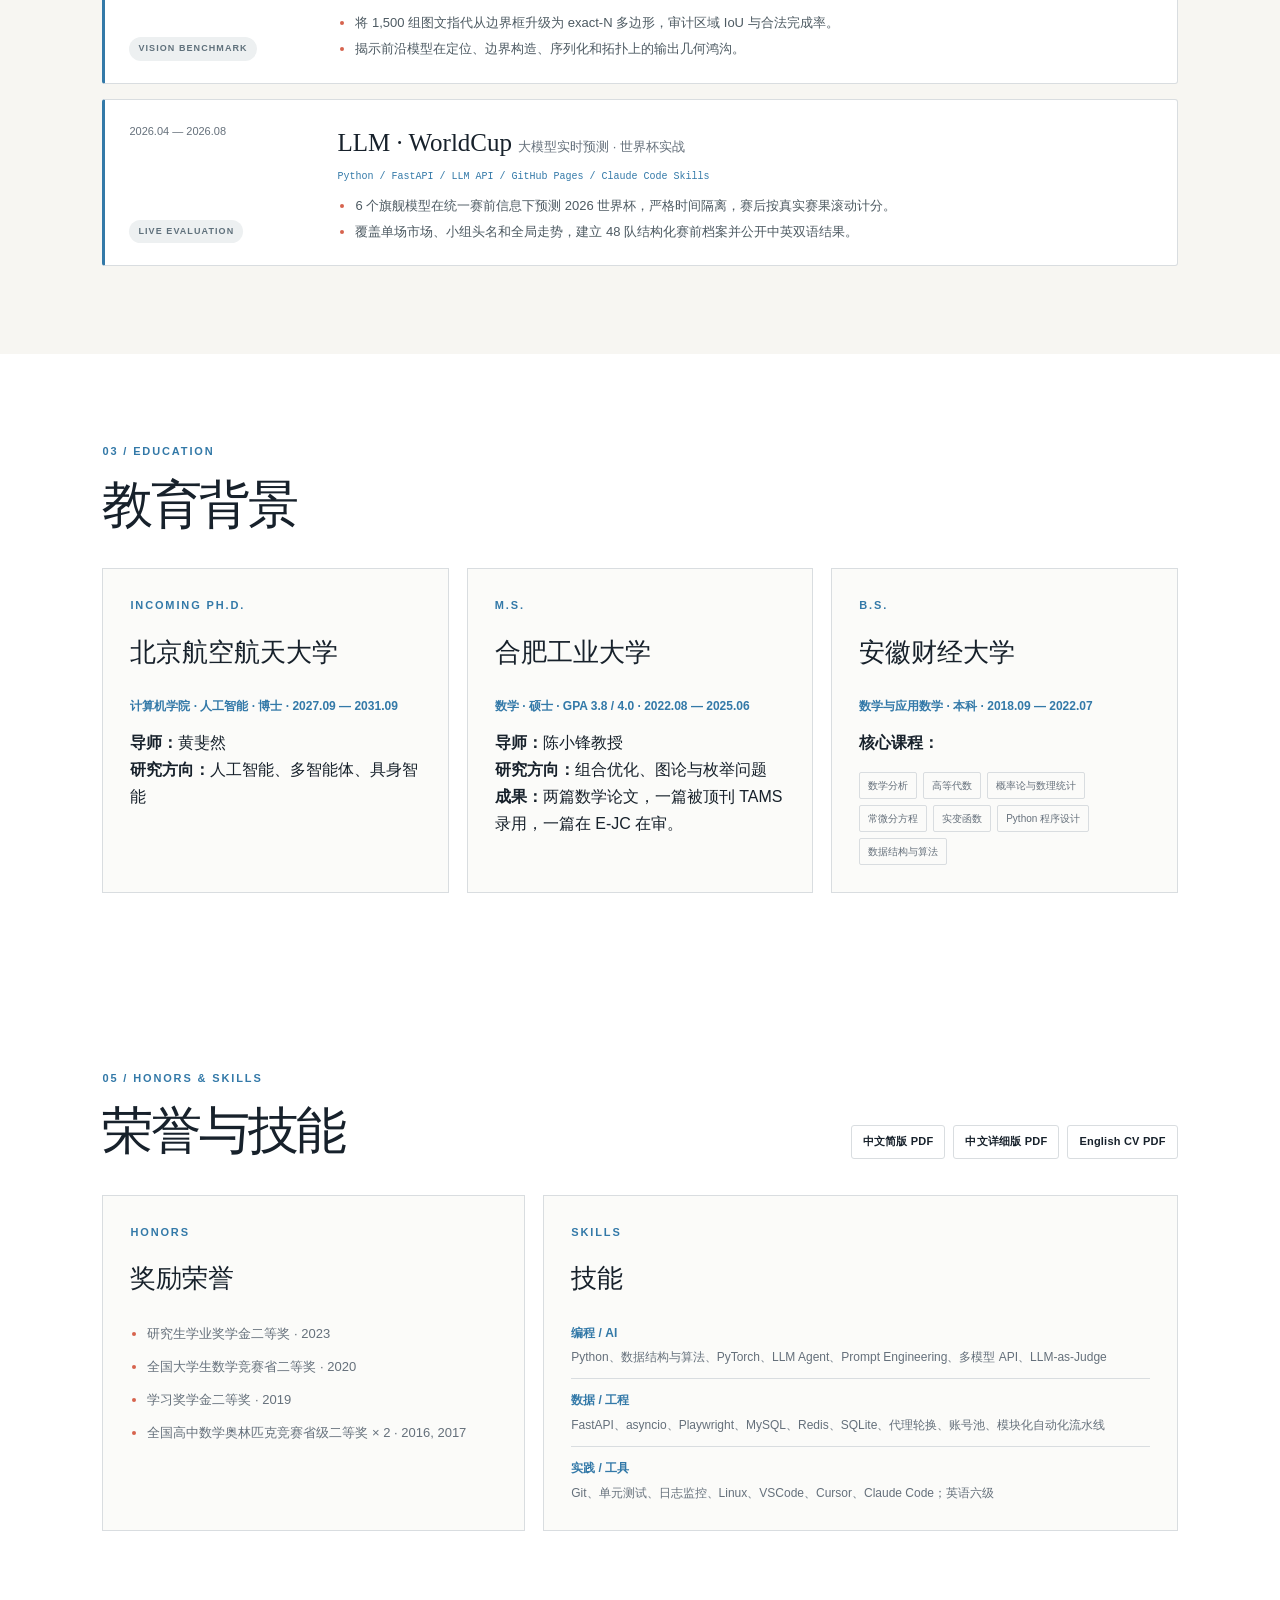
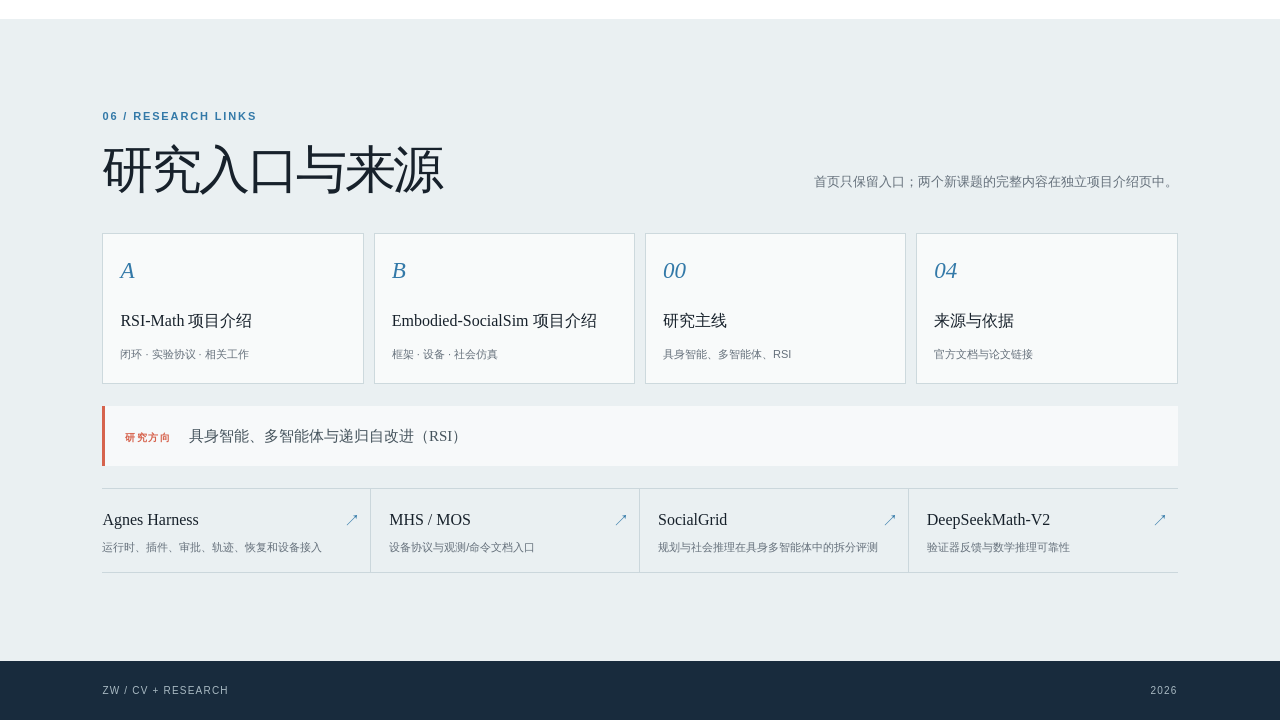
==== commit 2d00f9d3: "隐藏主页工作经历区块" ====
--- a/index.html
+++ b/index.html
@@ -22,7 +22,6 @@
           <a href="#publications">代表论文</a>
           <a href="#projects">项目</a>
           <a href="#education">教育</a>
-          <a href="#experience">经历</a>
           <a href="#skills">技能</a>
         </nav>
         <a class="top-link" href="assets/cv/resume_en.pdf" download>English CV ↗</a>
@@ -152,7 +151,7 @@
           </div>
         </section>
 
-        <section class="section" id="experience">
+        <section class="section" id="experience" hidden>
           <div class="section-heading homepage-section-heading"><div><p class="eyebrow">04 / EXPERIENCE</p><h2>工作经历</h2></div><p class="section-intro">两段工业界经历分别聚焦大模型工程化、业务数据系统与自动驾驶感知数据。</p></div>
           <div class="work-grid">
             <article class="resume-block"><p class="mini-kicker">JAC MOTORS · 2025.07 — 2026.04</p><h3>数据开发工程师</h3><p class="work-lead">围绕大模型 Agent 的工程化落地：把客诉处理、数据管线和质量评测做成可运行、可迭代的服务。</p><ul class="work-bullets"><li><b>智能工单与客诉分析：</b>大模型 API + FastAPI + Redis；效率提升约 60%，派单准确率 91%。</li><li><b>数据 ETL：</b>Hive + Doris 日均处理数万条数据；MySQL + Redis 支撑高并发读写。</li><li><b>Agent 质量评测：</b>Prompt + Few-shot 优化，分类准确率 76% → 93%，召回率 68% → 89%。</li></ul></article>
